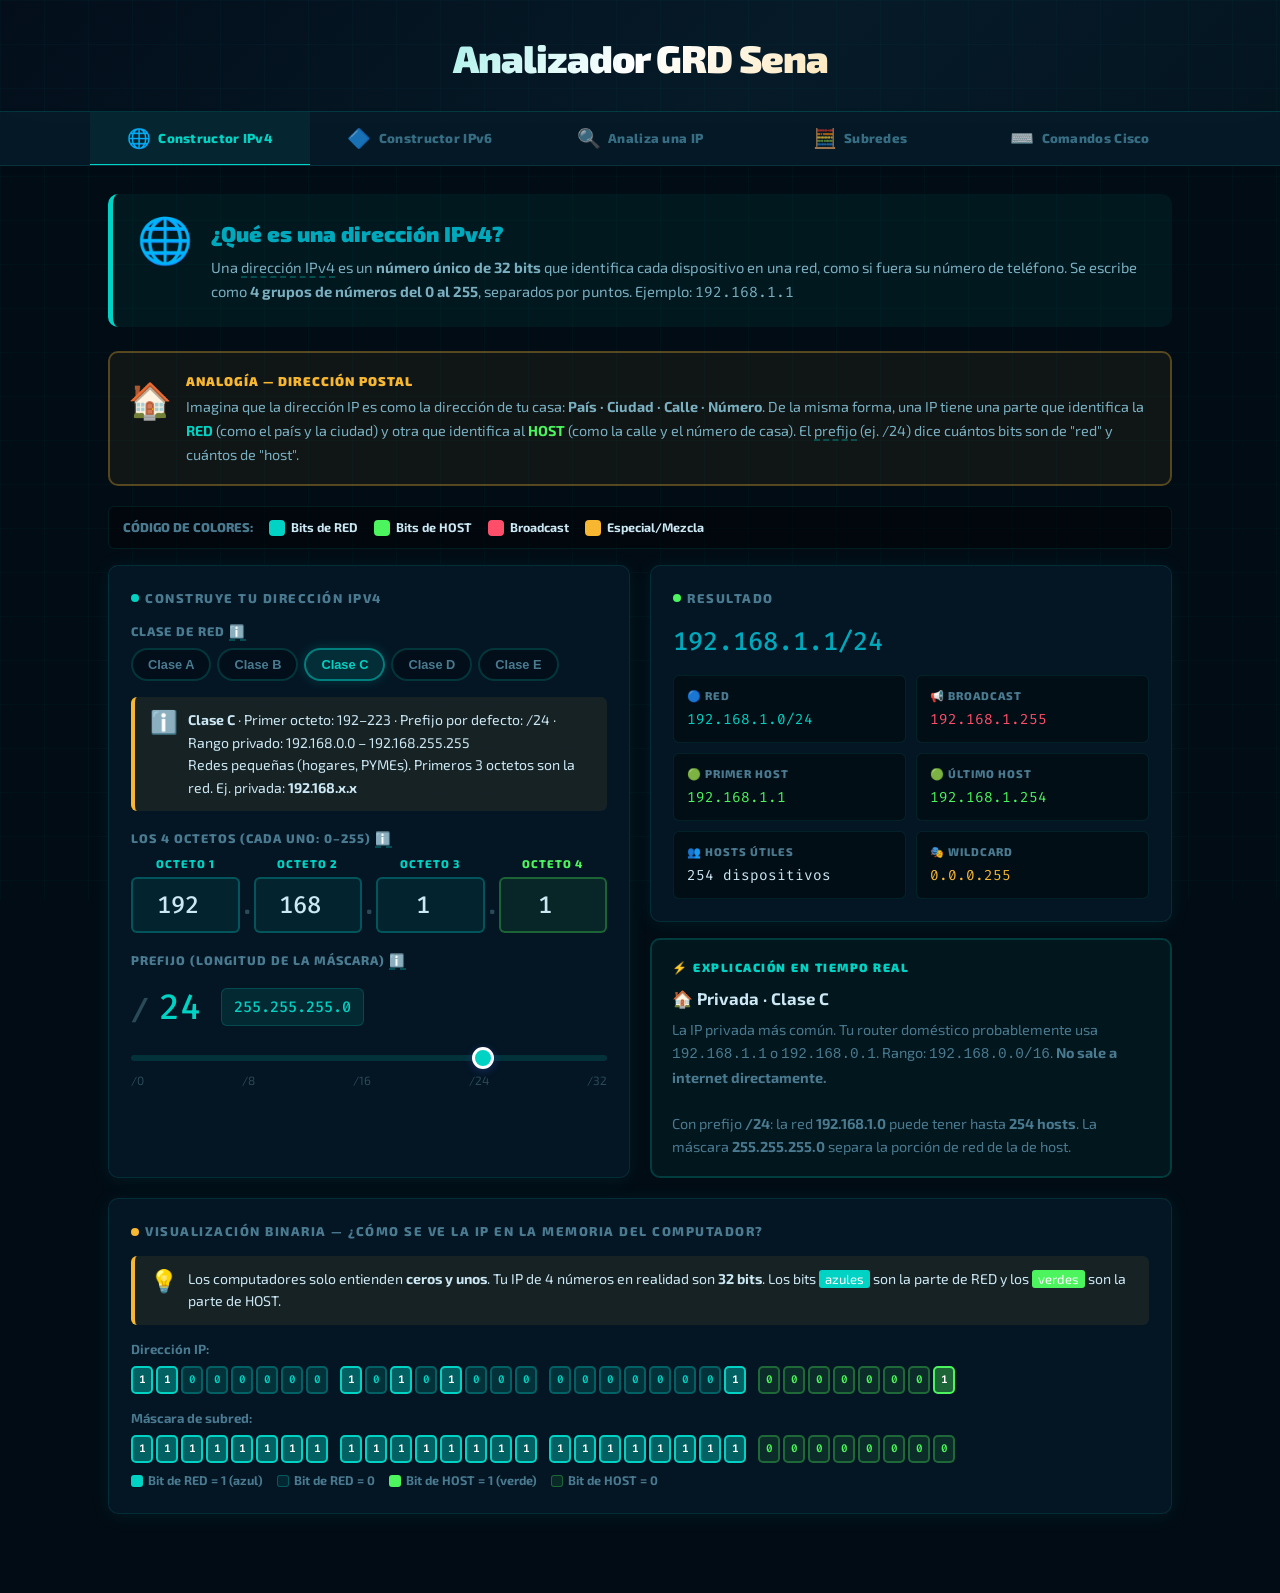
==== Analizador Redes de Datos SENA Dark.html @ 27288c52 "Add files via upload" ====
<!DOCTYPE html>
<html lang="es">
<head>
<meta charset="UTF-8">
<meta name="viewport" content="width=device-width, initial-scale=1.0">
<title>RedesAprende — Aprende Redes desde Cero</title>
<link href="https://fonts.googleapis.com/css2?family=Exo+2:ital,wght@0,300;0,400;0,600;0,700;0,800;0,900;1,300&family=Fira+Code:wght@300;400;500&display=swap" rel="stylesheet">
<style>
:root{
  --bg:#020c15;--white:#061a28;
  --blue:#00d2c3;--blue2:#00a8bc;--blue-l:rgba(0,210,195,0.09);--blue-m:rgba(0,210,195,0.3);
  --green:#4cf55e;--green-l:rgba(76,245,94,0.09);--green-m:rgba(76,245,94,0.3);
  --orange:#f7b731;--orange-l:rgba(247,183,49,0.09);--orange-m:rgba(247,183,49,0.3);
  --purple:#bd7cf6;--purple-l:rgba(189,124,246,0.09);--purple-m:rgba(189,124,246,0.3);
  --red:#ff4e6a;--red-l:rgba(255,78,106,0.09);--red-m:rgba(255,78,106,0.3);
  --yellow:#f7b731;--yellow-l:rgba(247,183,49,0.07);--yellow-m:rgba(247,183,49,0.25);
  --teal:#00d2c3;--teal-l:rgba(0,210,195,0.09);--teal-m:rgba(0,210,195,0.3);
  --g50:#020c15;--g100:#061a28;--g200:#0b2435;--g400:#2a4a58;--g600:#4a7a90;--g800:#7aafc0;--g900:#cce8f4;
  --sh:0 2px 20px rgba(0,210,195,0.08);--sh2:0 0 30px rgba(0,210,195,0.2);
  --r:10px;--r2:8px;--r3:6px;
  --font:'Exo 2',sans-serif;--mono:'Fira Code',monospace;
}
*{box-sizing:border-box;margin:0;padding:0}
body{background:var(--bg);color:var(--g900);font-family:var(--font);min-height:100vh;font-size:15px;line-height:1.6}
a{color:var(--blue)}
/* HEADER */
.hdr{background:linear-gradient(135deg,var(--blue2) 0%,var(--blue) 100%);color:#fff;padding:28px 24px 22px;text-align:center}
.hdr-logo{font-size:2.4rem;font-weight:900;letter-spacing:-1px}
.hdr-logo span{color:#a5b4fc}
.hdr-sub{font-size:1rem;opacity:.85;margin-top:4px;font-weight:600}
.hdr-pills{display:flex;justify-content:center;gap:8px;flex-wrap:wrap;margin-top:16px}
.hdr-pill{background:rgba(255,255,255,0.15);border:1px solid rgba(255,255,255,0.3);border-radius:20px;padding:4px 14px;font-size:.78rem;font-weight:700;letter-spacing:.5px}
/* TABS */
.tabs-wrap{background:rgba(6,26,40,0.8);border-bottom:2px solid var(--g100);position:sticky;top:0;z-index:100;box-shadow:0 2px 8px rgba(0,0,0,.06)}
.tabs{display:flex;overflow-x:auto;max-width:1100px;margin:0 auto}
.tabs::-webkit-scrollbar{height:3px}
.tabs::-webkit-scrollbar-thumb{background:var(--blue);border-radius:2px}
.tab{flex:1;min-width:140px;padding:14px 10px;font-family:var(--font);font-size:.82rem;font-weight:800;border:none;background:transparent;cursor:pointer;transition:all .2s;color:var(--g600);display:flex;align-items:center;justify-content:center;gap:7px;letter-spacing:.3px;border-bottom:3px solid transparent;margin-bottom:-2px;white-space:nowrap}
.tab:hover{color:var(--blue);background:var(--blue-l)}
.tab.act{color:var(--blue);border-bottom-color:var(--blue);background:var(--blue-l)}
.tab .ti{font-size:1.2rem}
/* CONTAINER */
.wrap{max-width:1100px;margin:0 auto;padding:28px 18px 80px}
/* PANELS */
.panel{display:none;animation:up .3s ease}
.panel.act{display:block}
@keyframes up{from{opacity:0;transform:translateY(10px)}to{opacity:1;transform:translateY(0)}}
/* CONCEPT BANNER */
.concept{border-radius:var(--r);padding:22px 24px;margin-bottom:24px;display:flex;gap:18px;align-items:flex-start}
.concept-icon{font-size:2.8rem;flex-shrink:0;line-height:1}
.concept-title{font-size:1.35rem;font-weight:900;margin-bottom:4px}
.concept-desc{font-size:.92rem;line-height:1.65;color:var(--g800)}
.concept-desc strong{color:inherit}
.cb{background:var(--blue-l);border-left:5px solid var(--blue)}
.cb .concept-title{color:var(--blue2)}
.cg{background:var(--green-l);border-left:5px solid var(--green)}
.cg .concept-title{color:#4cf55e}
.co{background:var(--orange-l);border-left:5px solid var(--orange)}
.co .concept-title{color:#f7b731}
.cv{background:var(--purple-l);border-left:5px solid var(--purple)}
.cv .concept-title{color:var(--purple)}
/* GRID */
.g2{display:grid;grid-template-columns:1fr 1fr;gap:20px;margin-bottom:20px}
.g3{display:grid;grid-template-columns:1fr 1fr 1fr;gap:16px;margin-bottom:20px}
@media(max-width:720px){.g2,.g3{grid-template-columns:1fr}}
/* CARD */
.card{background:rgba(6,26,40,0.8);border-radius:var(--r);padding:22px;box-shadow:var(--sh);border:1px solid var(--g100)}
.card-title{font-size:.8rem;font-weight:800;text-transform:uppercase;letter-spacing:1.5px;color:var(--g600);margin-bottom:14px;display:flex;align-items:center;gap:6px}
.card-title .dot{width:8px;height:8px;border-radius:50%;flex-shrink:0}
/* FORM */
.fl{display:block;font-size:.78rem;font-weight:800;text-transform:uppercase;letter-spacing:1px;color:var(--g600);margin-bottom:6px;margin-top:14px}
.fl:first-child{margin-top:0}
input[type="number"],input[type="text"],select,textarea{width:100%;background:rgba(6,26,40,0.8);border:2px solid var(--g200);border-radius:var(--r3);color:var(--g900);font-family:var(--font);font-size:.95rem;padding:10px 13px;outline:none;transition:border-color .2s,box-shadow .2s;-webkit-appearance:none;appearance:none}
input:focus,select:focus{border-color:var(--blue);box-shadow:0 0 0 3px rgba(67,97,238,.12)}
select option{background:#fff}
input[type="range"]{-webkit-appearance:none;width:100%;height:6px;background:var(--g200);border-radius:3px;outline:none;cursor:pointer}
input[type="range"]::-webkit-slider-thumb{-webkit-appearance:none;width:22px;height:22px;background:var(--blue);border-radius:50%;box-shadow:0 2px 8px rgba(67,97,238,.3);cursor:pointer;border:3px solid #fff}
.range-labels{display:flex;justify-content:space-between;font-size:.75rem;color:var(--g400);margin-top:4px}
/* OCTET GRID */
.oct-wrap{display:grid;grid-template-columns:repeat(4,1fr);gap:8px;margin:6px 0}
.oct-box{text-align:center}
.oct-box label{font-size:.7rem;font-weight:800;text-transform:uppercase;letter-spacing:1px;display:block;margin-bottom:4px}
.oct-box input{font-family:var(--mono);font-size:1.5rem;text-align:center;padding:10px 4px;border-width:2px;font-weight:500}
.oct-box.net label{color:var(--blue)}
.oct-box.net input{border-color:var(--blue-m);background:var(--blue-l)}
.oct-box.net input:focus{border-color:var(--blue)}
.oct-box.host label{color:var(--green)}
.oct-box.host input{border-color:var(--green-m);background:var(--green-l)}
.oct-box.host input:focus{border-color:var(--green)}
.oct-box.mix label{color:var(--orange)}
.oct-box.mix input{border-color:var(--orange-m);background:var(--orange-l)}
.oct-sep{display:flex;align-items:flex-end;justify-content:center;font-size:1.6rem;color:var(--g400);padding-bottom:8px;font-weight:800}
/* PREFIX DISPLAY */
.pfx-show{display:flex;align-items:center;gap:10px;margin:8px 0}
.pfx-num{font-family:var(--mono);font-size:2.2rem;font-weight:500;color:var(--blue);min-width:52px}
.pfx-slash{font-size:2rem;color:var(--g400);font-weight:700}
.pfx-mask{font-family:var(--mono);font-size:.95rem;background:var(--blue-l);color:var(--blue2);padding:6px 12px;border-radius:var(--r3);font-weight:500}
/* RESULT BADGE */
.rbadge{display:inline-flex;align-items:center;gap:6px;padding:6px 14px;border-radius:20px;font-size:.82rem;font-weight:800;letter-spacing:.3px}
.rb-blue{background:var(--blue-l);color:var(--blue2)}
.rb-green{background:var(--green-l);color:#4cf55e}
.rb-orange{background:var(--orange-l);color:#f7b731}
.rb-red{background:var(--red-l);color:#ff4e6a}
.rb-purple{background:var(--purple-l);color:var(--purple)}
.rb-yellow{background:var(--yellow-l);color:#7a5800}
/* INFO VALS */
.iv-grid{display:grid;grid-template-columns:repeat(auto-fit,minmax(170px,1fr));gap:10px}
.iv{background:var(--g50);border:1px solid var(--g100);border-radius:var(--r3);padding:11px 13px}
.iv-label{font-size:.7rem;font-weight:800;text-transform:uppercase;letter-spacing:1px;color:var(--g600);margin-bottom:3px}
.iv-val{font-family:var(--mono);font-size:.9rem;color:var(--g900);word-break:break-all}
.iv-val.blue{color:var(--blue2)}
.iv-val.green{color:#4cf55e}
.iv-val.red{color:var(--red)}
.iv-val.orange{color:#f7b731}
.iv-val.purple{color:var(--purple)}
/* BITS */
.bits-container{margin-top:10px}
.bits-label-row{display:flex;margin-bottom:2px}
.bits-row{display:flex;flex-wrap:wrap;gap:3px}
.bit-cell{width:22px;height:28px;display:flex;align-items:center;justify-content:center;font-family:var(--mono);font-size:11px;border-radius:5px;font-weight:600;border:2px solid transparent;transition:all .15s;flex-shrink:0}
.bit-net{background:var(--blue-l);border-color:var(--blue-m);color:var(--blue2)}
.bit-net.one{background:var(--blue);border-color:var(--blue2);color:#fff}
.bit-host{background:var(--green-l);border-color:var(--green-m);color:#4cf55e}
.bit-host.one{background:var(--green);border-color:#4cf55e;color:#fff}
.bit-sep{width:6px;flex-shrink:0}
.bits-legend{display:flex;gap:14px;margin-top:8px;flex-wrap:wrap}
.bl-item{display:flex;align-items:center;gap:5px;font-size:.78rem;font-weight:700;color:var(--g600)}
.bl-dot{width:12px;height:12px;border-radius:3px}
/* TOOLTIP */
.tooltip{position:relative;cursor:help;border-bottom:2px dashed var(--blue-m)}
.tooltip::after{content:attr(data-tip);position:absolute;bottom:calc(100%+8px);left:50%;transform:translateX(-50%);background:var(--g800);color:#fff;font-size:.75rem;padding:6px 10px;border-radius:var(--r3);white-space:nowrap;opacity:0;pointer-events:none;transition:opacity .2s;z-index:200;font-family:var(--font);font-weight:600;max-width:240px;white-space:normal;text-align:center;line-height:1.4}
.tooltip:hover::after{opacity:1}
/* TIP BOX */
.tipbox{border-radius:var(--r3);padding:12px 15px;font-size:.88rem;line-height:1.6;display:flex;gap:10px;margin-top:14px}
.tipbox-y{background:var(--yellow-l);border-left:4px solid var(--yellow)}
.tipbox-b{background:var(--blue-l);border-left:4px solid var(--blue)}
.tipbox-g{background:var(--green-l);border-left:4px solid var(--green)}
.tipbox-o{background:var(--orange-l);border-left:4px solid var(--orange)}
.tipbox .tip-ico{font-size:1.4rem;flex-shrink:0;line-height:1.2}
.tipbox strong{color:var(--g900)}
/* STEP */
.step-list{counter-reset:steps}
.step-item{display:flex;gap:14px;padding:14px 0;border-bottom:1px solid var(--g100);align-items:flex-start}
.step-item:last-child{border-bottom:none;padding-bottom:0}
.step-num{width:30px;height:30px;border-radius:50%;display:flex;align-items:center;justify-content:center;font-weight:900;font-size:.88rem;flex-shrink:0}
.sn-blue{background:var(--blue);color:#fff}
.sn-green{background:var(--green);color:#fff}
.sn-orange{background:var(--orange);color:#fff}
.sn-purple{background:var(--purple);color:#fff}
.step-text{font-size:.9rem;line-height:1.65;color:var(--g800)}
.step-text strong{color:var(--g900)}
.step-text code{font-family:var(--mono);font-size:.82rem;background:var(--g100);padding:1px 6px;border-radius:4px;color:var(--blue2)}
/* TABS IP CLASS */
.cls-tabs{display:flex;gap:6px;flex-wrap:wrap;margin-bottom:16px}
.cls-tab{padding:7px 15px;border-radius:20px;border:2px solid var(--g200);background:rgba(6,26,40,0.8);font-size:.8rem;font-weight:800;cursor:pointer;transition:all .2s;color:var(--g600)}
.cls-tab:hover{border-color:var(--blue);color:var(--blue)}
.cls-tab.act{background:var(--blue);border-color:var(--blue);color:#fff;box-shadow:0 3px 10px rgba(67,97,238,.3)}
/* LIVE EXPLAIN */
.live-explain{background:rgba(0,210,195,0.06);border:2px solid var(--blue-m);border-radius:var(--r);padding:18px 20px;margin-top:16px}
.live-explain .le-title{font-size:.75rem;font-weight:900;text-transform:uppercase;letter-spacing:1.5px;color:var(--blue);margin-bottom:8px;display:flex;align-items:center;gap:6px}
.live-explain .le-main{font-size:1.05rem;font-weight:700;color:var(--g900);margin-bottom:6px}
.live-explain .le-sub{font-size:.9rem;color:var(--g600);line-height:1.6}
/* ANALYZER */
.ana-input-wrap{position:relative}
.ana-input-wrap input{font-family:var(--mono);font-size:1.3rem;padding:15px 130px 15px 18px;border-radius:var(--r);border-width:2px}
.ana-input-wrap input:focus{border-color:var(--teal);box-shadow:0 0 0 3px rgba(0,150,199,.12)}
.ana-btn{position:absolute;right:8px;top:50%;transform:translateY(-50%);padding:9px 20px;background:var(--teal);border:none;border-radius:var(--r3);color:#fff;font-family:var(--font);font-weight:800;font-size:.82rem;cursor:pointer;letter-spacing:.5px;transition:background .2s}
.ana-btn:hover{background:var(--blue)}
/* CLASS CARD */
.cls-card{border-radius:var(--r);padding:20px;display:flex;gap:16px;align-items:center;flex-wrap:wrap;margin-bottom:16px}
.cls-letter{font-family:var(--mono);font-size:3rem;font-weight:700;line-height:1}
.cls-info h3{font-size:1.15rem;font-weight:900;margin-bottom:3px}
.cls-info p{font-size:.88rem;line-height:1.55;color:var(--g700)}
/* OCTET VIS */
.oct-vis-row{display:flex;gap:4px;align-items:stretch;flex-wrap:wrap;margin:12px 0}
.oct-vis{flex:1;min-width:64px;border-radius:var(--r3);padding:10px 8px;text-align:center;border:2px solid transparent}
.oct-vis .ov-num{font-family:var(--mono);font-size:1.8rem;font-weight:500;line-height:1}
.oct-vis .ov-bin{font-family:var(--mono);font-size:9px;color:var(--g600);margin-top:4px;letter-spacing:.5px}
.oct-vis .ov-role{font-size:9px;font-weight:800;text-transform:uppercase;letter-spacing:1.5px;margin-top:5px;opacity:.7}
.oct-dot{display:flex;align-items:center;padding:0 2px;font-size:1.5rem;color:var(--g300);font-weight:800;padding-bottom:10px}
/* SUBNET */
.sub-mode-btns{display:grid;grid-template-columns:1fr 1fr;gap:10px;margin-bottom:16px}
.smb{border:2px solid var(--g200);border-radius:var(--r3);padding:14px;text-align:center;cursor:pointer;transition:all .2s;background:#fff}
.smb:hover{border-color:var(--purple)}
.smb.act{border-color:var(--purple);background:var(--purple-l);box-shadow:0 0 0 3px rgba(123,45,139,.1)}
.smb .smb-icon{font-size:1.8rem;margin-bottom:4px}
.smb .smb-title{font-weight:800;color:var(--purple);font-size:.9rem}
.smb .smb-desc{font-size:.78rem;color:var(--g600);margin-top:2px}
.sub-calc-btn{width:100%;padding:14px;background:linear-gradient(135deg,var(--purple),var(--blue));border:none;border-radius:var(--r3);color:#fff;font-family:var(--font);font-weight:800;font-size:.95rem;cursor:pointer;letter-spacing:.5px;transition:opacity .2s;margin-top:6px}
.sub-calc-btn:hover{opacity:.88}
/* STATS ROW */
.stats-row{display:grid;grid-template-columns:repeat(auto-fit,minmax(140px,1fr));gap:12px;margin-bottom:20px}
.stat-box{background:rgba(6,26,40,0.7);border-radius:var(--r3);padding:14px;text-align:center;border:1px solid var(--g100);box-shadow:var(--sh)}
.stat-box .sv{font-family:var(--mono);font-size:1.4rem;font-weight:500;color:var(--blue2)}
.stat-box .sl{font-size:.72rem;font-weight:800;text-transform:uppercase;letter-spacing:1px;color:var(--g600);margin-top:4px}
/* SUBNET DIAGRAM */
.sdiag{border-radius:var(--r3);overflow:hidden;border:2px solid var(--g100);margin-bottom:20px}
.sdiag-header{background:linear-gradient(90deg,var(--purple),var(--blue));color:#fff;padding:10px 16px;font-size:.82rem;font-weight:800}
.sdiag-body{padding:16px;background:rgba(6,26,40,0.8);overflow-x:auto}
.sdiag-net{background:var(--g50);border:2px dashed var(--g300);border-radius:var(--r3);padding:12px 14px;margin-bottom:12px;font-family:var(--mono);font-size:.9rem;color:var(--g800)}
.sdiag-blocks{display:flex;flex-wrap:wrap;gap:8px}
.sdiag-block{border-radius:var(--r3);padding:10px 12px;cursor:default;transition:transform .15s,box-shadow .15s;min-width:120px;flex:1}
.sdiag-block:hover{transform:translateY(-2px);box-shadow:0 4px 16px rgba(0,0,0,.12)}
.sdiag-block .sb-idx{font-size:.7rem;font-weight:800;text-transform:uppercase;letter-spacing:1px;opacity:.75;margin-bottom:3px}
.sdiag-block .sb-net{font-family:var(--mono);font-size:.85rem;font-weight:500}
.sdiag-block .sb-info{font-size:.73rem;margin-top:3px;opacity:.75}
/* TABLE */
.tbl-wrap{border-radius:var(--r3);overflow:hidden;border:1px solid var(--g200);margin-bottom:20px}
.tbl{width:100%;border-collapse:collapse}
.tbl th{background:var(--g50);font-size:.73rem;font-weight:800;text-transform:uppercase;letter-spacing:1px;color:var(--g600);padding:10px 14px;text-align:left;border-bottom:2px solid var(--g200)}
.tbl td{font-family:var(--mono);font-size:.82rem;padding:9px 14px;border-bottom:1px solid var(--g100);color:var(--g800)}
.tbl tr:last-child td{border-bottom:none}
.tbl tr:hover td{background:var(--blue-l)}
/* CISCO */
.topic-grid{display:grid;grid-template-columns:repeat(auto-fit,minmax(150px,1fr));gap:10px;margin-bottom:22px}
.topic-card{background:rgba(6,26,40,0.8);border-radius:var(--r3);border:2px solid var(--g200);padding:16px 12px;text-align:center;cursor:pointer;transition:all .2s;box-shadow:var(--sh)}
.topic-card:hover{border-color:var(--blue);transform:translateY(-2px)}
.topic-card.act{border-color:var(--blue);background:var(--blue-l);box-shadow:0 4px 16px rgba(67,97,238,.2)}
.topic-card .tc-i{font-size:1.8rem;margin-bottom:6px}
.topic-card .tc-n{font-size:.82rem;font-weight:800;color:var(--blue2)}
.topic-card .tc-d{font-size:.72rem;color:var(--g600);margin-top:2px}
.cisco-form{background:rgba(6,26,40,0.8);border-radius:var(--r);padding:22px;box-shadow:var(--sh);border:1px solid var(--g100);margin-bottom:20px}
.vlan-table{width:100%;border-collapse:collapse;margin-bottom:12px}
.vlan-table th{font-size:.72rem;font-weight:800;text-transform:uppercase;letter-spacing:1px;color:var(--g600);padding:8px 10px;border-bottom:2px solid var(--g200);text-align:left;background:var(--g50)}
.vlan-table td{padding:5px 5px}
.vlan-table td input,.vlan-table td select{padding:7px 9px;font-size:.85rem;border-width:1.5px}
.vlan-table tr:hover td{background:var(--g50)}
.add-btn{padding:6px 16px;border:2px dashed var(--blue-m);border-radius:var(--r3);background:transparent;color:var(--blue);font-family:var(--font);font-size:.8rem;font-weight:800;cursor:pointer;transition:all .2s}
.add-btn:hover{background:var(--blue-l)}
.del-btn{padding:4px 10px;border:1.5px solid var(--red-m);border-radius:var(--r3);background:rgba(6,26,40,0.8);color:var(--red);font-size:.82rem;cursor:pointer;transition:all .2s}
.del-btn:hover{background:var(--red-l)}
.gen-btn{width:100%;padding:13px;background:linear-gradient(135deg,var(--blue2),var(--blue));border:none;border-radius:var(--r3);color:#fff;font-family:var(--font);font-weight:800;font-size:.95rem;cursor:pointer;margin-top:10px;transition:opacity .2s;letter-spacing:.5px}
.gen-btn:hover{opacity:.88}
/* CLI OUTPUT */
.cli-wrap{background:#1e1e2e;border-radius:var(--r);overflow:hidden;border:2px solid #313244}
.cli-topbar{background:#313244;padding:10px 16px;display:flex;justify-content:space-between;align-items:center}
.cli-title{font-size:.78rem;font-weight:800;color:#cdd6f4;letter-spacing:1px}
.cli-copy{padding:5px 14px;background:#89b4fa;border:none;border-radius:5px;color:#1e1e2e;font-family:var(--font);font-size:.75rem;font-weight:800;cursor:pointer;transition:background .2s}
.cli-copy:hover{background:#b4cef7}
.cli-body{padding:18px 20px;overflow-x:auto}
.cli-pre{font-family:var(--mono);font-size:.82rem;line-height:2;color:#cdd6f4;white-space:pre}
.cc{color:#6c7086;font-style:italic}
.ck{color:#89b4fa;font-weight:500}
.cv2{color:#a6e3a1}
.cm{color:#f9e2af}
.cp2{color:#cba6f7}
/* EXPLAIN PANEL */
.exp-panel{background:rgba(6,26,40,0.8);border-radius:var(--r);padding:22px;box-shadow:var(--sh);border:1px solid var(--g100);margin-top:16px}
.exp-title{font-size:.9rem;font-weight:900;color:var(--g900);margin-bottom:14px;display:flex;align-items:center;gap:8px}
.cmd-explain{display:flex;gap:12px;padding:11px 0;border-bottom:1px solid var(--g100);align-items:flex-start}
.cmd-explain:last-child{border-bottom:none;padding-bottom:0}
.cmd-explain .ce-cmd{font-family:var(--mono);font-size:.8rem;background:var(--g800);color:#a6e3a1;padding:4px 10px;border-radius:5px;flex-shrink:0;white-space:nowrap}
.cmd-explain .ce-txt{font-size:.85rem;color:var(--g700);line-height:1.55}
.cmd-explain .ce-txt strong{color:var(--g900)}
/* LEGEND STRIP */
.legend-strip{display:flex;gap:16px;flex-wrap:wrap;padding:10px 14px;background:var(--g50);border-radius:var(--r3);margin-bottom:16px;align-items:center}
.ls-item{display:flex;align-items:center;gap:6px;font-size:.78rem;font-weight:700}
.ls-swatch{width:16px;height:16px;border-radius:4px}
/* ERROR */
.err-msg{color:var(--red);font-size:.82rem;font-weight:700;margin-top:5px;display:none}
.err-msg.show{display:block}
/* BTN COPY SMALL */
.copy-sm{padding:4px 12px;border:1.5px solid var(--g200);border-radius:5px;background:rgba(6,26,40,0.8);font-family:var(--font);font-size:.75rem;font-weight:700;cursor:pointer;color:var(--g600);transition:all .2s}
.copy-sm:hover{border-color:var(--blue);color:var(--blue)}
.copy-sm.ok{border-color:var(--green);color:var(--green)}
/* ANALOGY CARD */
.analogy{background:rgba(247,183,49,0.07);border:2px solid var(--yellow-m);border-radius:var(--r);padding:18px;margin-bottom:20px;display:flex;gap:14px;align-items:flex-start}
.analogy .an-ico{font-size:2.2rem;flex-shrink:0}
.analogy .an-title{font-size:.8rem;font-weight:900;text-transform:uppercase;letter-spacing:1px;color:var(--yellow);margin-bottom:4px}
.analogy .an-text{font-size:.9rem;line-height:1.65;color:var(--g800)}
/* IPv6 TYPE CARDS */
.v6-type-grid{display:grid;grid-template-columns:repeat(auto-fit,minmax(148px,1fr));gap:10px;margin-bottom:4px}
.v6tcard{background:var(--g50);border:2px solid var(--g200);border-radius:var(--r3);padding:13px 10px;text-align:center;cursor:pointer;transition:all .2s}
.v6tcard:hover{border-color:var(--purple);background:var(--purple-l)}
.v6tcard.act{background:var(--purple-l);border-color:var(--purple);box-shadow:0 0 0 3px rgba(123,45,139,.1)}
.v6tcard .v6t-ico{font-size:1.6rem;margin-bottom:5px}
.v6tcard .v6t-name{font-size:.82rem;font-weight:800;color:var(--purple)}
.v6tcard .v6t-range{font-family:var(--mono);font-size:.72rem;color:var(--g600);margin-top:2px}
.v6tcard .v6t-desc{font-size:.72rem;color:var(--g600);margin-top:5px;line-height:1.4}
/* HEX GRID */
.hex-grid{display:flex;align-items:flex-end;flex-wrap:wrap;gap:2px;margin-bottom:4px}
.hx-group{display:flex;flex-direction:column;flex:1;min-width:70px}
.hx-lbl{font-size:.65rem;font-weight:800;text-transform:uppercase;letter-spacing:.8px;color:var(--purple);margin-bottom:4px;text-align:center}
.hx-inp{font-family:var(--mono);font-size:1rem;text-align:center;padding:9px 4px;border:2px solid var(--purple-m);background:var(--purple-l);color:var(--purple);border-radius:var(--r3);width:100%;outline:none;text-transform:uppercase}
.hx-inp:focus{border-color:var(--purple);box-shadow:0 0 0 3px rgba(123,45,139,.12)}
.hx-inp:disabled{opacity:.4;background:var(--g50)}
.hx-sep{padding:0 2px;font-size:1.5rem;color:var(--g400);font-weight:700;padding-bottom:10px;flex-shrink:0}
.hx-sep-mid{color:var(--purple);font-weight:900}
/* IPv6 BIT CELLS */
.bit-net6{background:var(--purple-l);border:2px solid var(--purple-m);color:var(--purple)}
.bit-net6.one{background:var(--purple);border-color:#5a1a6a;color:#fff}
.bit-iid{background:var(--teal-l);border:2px solid var(--teal-m);color:var(--teal)}
.bit-iid.one{background:var(--teal);border-color:#006994;color:#fff}
/* COMPRESSION EXAMPLES */
.v6-example-list{display:flex;flex-direction:column;gap:8px}
.v6ex{background:var(--g50);border:1px solid var(--g200);border-radius:var(--r3);padding:8px 12px}
.v6ex-full{font-family:var(--mono);font-size:.72rem;color:var(--g600);margin-bottom:3px}
.v6ex-arrow{font-size:.75rem;color:var(--g400);margin:1px 0}
.v6ex-comp{font-family:var(--mono);font-size:.85rem;color:#4cf55e;font-weight:600}

::-webkit-scrollbar{width:6px;height:6px}
::-webkit-scrollbar-track{background:var(--g50)}
::-webkit-scrollbar-thumb{background:var(--g400);border-radius:3px}
::-webkit-scrollbar-thumb:hover{background:var(--blue)}


/* NET COLOR BLOCKS */
.blk1{background:rgba(0,210,195,0.1);border:2px solid rgba(0,210,195,0.4);color:#00d2c3}
.blk2{background:rgba(76,245,94,0.1);border:2px solid rgba(76,245,94,0.4);color:#4cf55e}
.blk3{background:rgba(255,78,106,0.1);border:2px solid rgba(255,78,106,0.4);color:#ff4e6a}
.blk4{background:rgba(247,183,49,0.1);border:2px solid rgba(247,183,49,0.4);color:#f7b731}
.blk5{background:rgba(189,124,246,0.1);border:2px solid rgba(189,124,246,0.4);color:#bd7cf6}
.blk6{background:rgba(0,210,195,0.08);border:2px solid rgba(0,210,195,0.35);color:#7fd4ee}
.blk7{background:rgba(189,124,246,0.08);border:2px solid rgba(189,124,246,0.35);color:#d4a8f8}
.blk8{background:rgba(76,245,94,0.08);border:2px solid rgba(76,245,94,0.35);color:#8effa0}
.blk9{background:rgba(247,183,49,0.08);border:2px solid rgba(247,183,49,0.35);color:#ffd066}
.blkc0{background:rgba(100,160,200,0.1);border:2px solid rgba(100,160,200,0.35);color:#7aafc0}
.blkc1{background:rgba(255,78,106,0.08);border:2px solid rgba(255,78,106,0.3);color:#ff7090}
.blkc2{background:rgba(0,210,195,0.08);border:2px solid rgba(0,210,195,0.3);color:#00d2c3}

/* ═══ DARK THEME OVERRIDES ═══ */
/* Grid background */
body::before{content:'';position:fixed;inset:0;background-image:linear-gradient(rgba(0,210,195,0.03) 1px,transparent 1px),linear-gradient(90deg,rgba(0,210,195,0.03) 1px,transparent 1px);background-size:44px 44px;pointer-events:none;z-index:0}
.wrap{position:relative;z-index:1}

/* Header glow */
.hdr{background:linear-gradient(135deg,#030e1a 0%,#061a28 60%,#041520 100%);border-bottom:1px solid rgba(0,210,195,0.2);box-shadow:0 4px 30px rgba(0,210,195,0.1)}
.hdr-logo{background:linear-gradient(135deg,#00d2c3,#fff,#f7b731);-webkit-background-clip:text;-webkit-text-fill-color:transparent;background-clip:text;text-shadow:none}
.hdr-logo span{-webkit-text-fill-color:transparent}

/* Tabs dark */
.tabs-wrap{background:rgba(6,26,40,0.95);border-bottom:1px solid rgba(0,210,195,0.15);backdrop-filter:blur(10px)}
.tab{color:rgba(76,145,170,0.7)}
.tab:hover{color:#00d2c3;background:rgba(0,210,195,0.06)}
.tab.act{color:#00d2c3;border-bottom-color:#00d2c3;background:rgba(0,210,195,0.07)}

/* Cards glow borders */
.card{background:rgba(6,26,40,0.8);border:1px solid rgba(0,210,195,0.12);backdrop-filter:blur(4px)}
.card:hover{border-color:rgba(0,210,195,0.22)}

/* Concept banners dark */
.concept.cb{background:rgba(0,210,195,0.06);border-left-color:#00d2c3}
.concept.cg{background:rgba(76,245,94,0.06);border-left-color:#4cf55e}
.concept.co{background:rgba(247,183,49,0.06);border-left-color:#f7b731}
.concept.cv{background:rgba(189,124,246,0.06);border-left-color:#bd7cf6}
.concept-title{color:#cce8f4}

/* Inputs dark */
input[type="number"],input[type="text"],select,textarea{background:rgba(0,0,0,0.4);border-color:rgba(0,210,195,0.2);color:#cce8f4}
input:focus,select:focus{border-color:#00d2c3;box-shadow:0 0 0 3px rgba(0,210,195,0.12)}
select option{background:#061a28}
input[type="range"]{background:rgba(0,210,195,0.15)}

/* Octets */
.oct-box.net input{background:rgba(0,210,195,0.07);border-color:rgba(0,210,195,0.3)}
.oct-box.host input{background:rgba(76,245,94,0.07);border-color:rgba(76,245,94,0.3)}
.oct-box.mix input{background:rgba(247,183,49,0.07);border-color:rgba(247,183,49,0.3)}

/* Prefix display */
.pfx-mask{background:rgba(0,210,195,0.1);color:#00d2c3;border:1px solid rgba(0,210,195,0.2)}

/* Results */
.iv{background:rgba(0,0,0,0.35);border-color:rgba(0,210,195,0.1)}
.iv-val{color:#cce8f4}
.iv-val.blue{color:#00d2c3}
.iv-val.green{color:#4cf55e}
.iv-val.red{color:#ff4e6a}
.iv-val.orange{color:#f7b731}
.iv-val.purple{color:#bd7cf6}

/* Live explain */
.live-explain{background:rgba(0,210,195,0.05);border-color:rgba(0,210,195,0.2)}

/* Analogy */
.analogy{background:rgba(247,183,49,0.06);border-color:rgba(247,183,49,0.3)}

/* Tip boxes */
.tipbox-y{background:rgba(247,183,49,0.07);border-left-color:#f7b731}
.tipbox-b{background:rgba(0,210,195,0.07);border-left-color:#00d2c3}
.tipbox-g{background:rgba(76,245,94,0.07);border-left-color:#4cf55e}
.tipbox-o{background:rgba(247,183,49,0.07);border-left-color:#f7b731}

/* Steps */
.step-item{border-bottom-color:rgba(0,210,195,0.1)}

/* Legend strip */
.legend-strip{background:rgba(0,0,0,0.35);border:1px solid rgba(0,210,195,0.1)}

/* Class tabs */
.cls-tab{background:rgba(0,0,0,0.3);border-color:rgba(0,210,195,0.2);color:#4a7a90}
.cls-tab.act{background:rgba(0,210,195,0.12);border-color:rgba(0,210,195,0.5);color:#00d2c3;box-shadow:0 0 12px rgba(0,210,195,0.2)}

/* IPv6 type cards */
.v6tcard{background:rgba(0,0,0,0.3);border-color:rgba(189,124,246,0.2)}
.v6tcard:hover{background:rgba(189,124,246,0.07);border-color:rgba(189,124,246,0.4)}
.v6tcard.act{background:rgba(189,124,246,0.1);border-color:rgba(189,124,246,0.5);box-shadow:0 0 14px rgba(189,124,246,0.2)}
.hx-inp{background:rgba(0,0,0,0.4);border-color:rgba(189,124,246,0.3);color:#bd7cf6}
.hx-inp:focus{border-color:#bd7cf6;box-shadow:0 0 0 3px rgba(189,124,246,0.12)}
.hx-inp:disabled{background:rgba(0,0,0,0.2)}

/* Subnet */
.smb{background:rgba(0,0,0,0.3);border-color:rgba(189,124,246,0.2)}
.smb:hover{border-color:rgba(189,124,246,0.5)}
.smb.act{background:rgba(189,124,246,0.1);border-color:rgba(189,124,246,0.5);box-shadow:0 0 12px rgba(189,124,246,0.2)}
.sub-calc-btn{background:linear-gradient(135deg,rgba(189,124,246,0.2),rgba(0,210,195,0.1));border-color:rgba(189,124,246,0.4)}
.sub-calc-btn:hover{background:linear-gradient(135deg,rgba(189,124,246,0.35),rgba(0,210,195,0.2));box-shadow:0 0 20px rgba(189,124,246,0.25)}
.stat-box{background:rgba(6,26,40,0.8);border-color:rgba(0,210,195,0.12)}
.stat-box .sv{color:#00d2c3}
.sdiag{border-color:rgba(189,124,246,0.2)}
.sdiag-header{background:linear-gradient(90deg,rgba(189,124,246,0.5),rgba(0,210,195,0.3))}
.sdiag-body{background:rgba(6,26,40,0.7)}
.sdiag-net{background:rgba(0,0,0,0.3);border-color:rgba(189,124,246,0.25);color:#8ab0c0}
.tbl-wrap{border-color:rgba(0,210,195,0.15)}
.tbl th{background:rgba(0,210,195,0.07);color:#00d2c3;border-bottom-color:rgba(0,210,195,0.2)}
.tbl td{border-bottom-color:rgba(0,210,195,0.07);color:#cce8f4}
.tbl tr:hover td{background:rgba(0,210,195,0.05)}

/* Cisco */
.topic-card{background:rgba(6,26,40,0.8);border-color:rgba(0,210,195,0.15)}
.topic-card:hover{border-color:#00d2c3;transform:translateY(-2px);box-shadow:0 4px 20px rgba(0,210,195,0.15)}
.topic-card.act{background:rgba(0,210,195,0.1);border-color:rgba(0,210,195,0.5);box-shadow:0 0 20px rgba(0,210,195,0.2)}
.topic-card .tc-n{color:#00d2c3}
.cisco-form{background:rgba(6,26,40,0.8);border-color:rgba(0,210,195,0.12)}
.vlan-table th{background:rgba(0,0,0,0.3);color:#4a7a90}
.vlan-table tr:hover td{background:rgba(0,210,195,0.04)}
.add-btn{border-color:rgba(0,210,195,0.3);color:#00d2c3}
.add-btn:hover{background:rgba(0,210,195,0.08)}
.gen-btn{background:linear-gradient(135deg,rgba(0,210,195,0.2),rgba(0,210,195,0.07));border-color:rgba(0,210,195,0.4);color:#00d2c3}
.gen-btn:hover{background:linear-gradient(135deg,rgba(0,210,195,0.35),rgba(0,210,195,0.15));box-shadow:0 0 20px rgba(0,210,195,0.2)}
.exp-panel{background:rgba(6,26,40,0.8);border-color:rgba(0,210,195,0.12)}
.cmd-explain{border-bottom-color:rgba(0,210,195,0.08)}

/* Toasts dark */
.toast{background:rgba(6,26,40,0.95);border:1px solid rgba(0,210,195,0.2);backdrop-filter:blur(10px)}
.toast-title{color:#cce8f4}
.toast-msg{color:#4a7a90}
.toast-msg strong{color:#cce8f4}
.toast-close{color:#4a7a90}
.toast-close:hover{color:#cce8f4}
.toast-info{border-left-color:#00d2c3}
.toast-tip{border-left-color:#f7b731}
.toast-success{border-left-color:#4cf55e}
.toast-warning{border-left-color:#f7b731}
.toast-network{border-left-color:#bd7cf6}
.toast-concept{border-left-color:#00d2c3}

/* Comparison cards */
.cls-card{border-color:rgba(0,210,195,0.15)!important}

/* Badges */
.rbadge.rb-blue{background:rgba(0,210,195,0.12);color:#00d2c3}
.rbadge.rb-green{background:rgba(76,245,94,0.12);color:#4cf55e}
.rbadge.rb-orange{background:rgba(247,183,49,0.12);color:#f7b731}
.rbadge.rb-red{background:rgba(255,78,106,0.12);color:#ff4e6a}
.rbadge.rb-purple{background:rgba(189,124,246,0.12);color:#bd7cf6}
.rbadge.rb-yellow{background:rgba(247,183,49,0.12);color:#f7b731}

/* Error */
.err-msg{color:#ff4e6a}

/* Copy button */
.copy-sm{background:rgba(0,0,0,0.3);border-color:rgba(0,210,195,0.2);color:#4a7a90}
.copy-sm:hover{border-color:#00d2c3;color:#00d2c3}
.copy-sm.ok{border-color:#4cf55e;color:#4cf55e}

/* Bits - update for dark */
.bit-net{background:rgba(0,210,195,0.15);border-color:rgba(0,210,195,0.3);color:#00d2c3}
.bit-net.one{background:rgba(0,210,195,0.4);border-color:#00d2c3;color:#fff}
.bit-host{background:rgba(76,245,94,0.1);border-color:rgba(76,245,94,0.3);color:#4cf55e}
.bit-host.one{background:rgba(76,245,94,0.35);border-color:#4cf55e;color:#fff}
.bit-net6{background:rgba(189,124,246,0.12);border-color:rgba(189,124,246,0.3);color:#bd7cf6}
.bit-net6.one{background:rgba(189,124,246,0.4);border-color:#bd7cf6;color:#fff}
.bit-iid{background:rgba(0,210,195,0.1);border-color:rgba(0,210,195,0.25);color:#00d2c3}
.bit-iid.one{background:rgba(0,210,195,0.35);border-color:#00d2c3;color:#fff}

/* IPv6 examples */
.v6ex{background:rgba(0,0,0,0.3);border-color:rgba(0,210,195,0.1)}
.v6ex-full{color:#4a7a90}
.v6ex-comp{color:#4cf55e}

/* ANA input */
.ana-wrap input:focus{border-color:#00d2c3;box-shadow:0 0 0 3px rgba(0,210,195,0.12)}
.ana-btn{background:linear-gradient(135deg,#00d2c3,#0096c7)}
.ana-btn:hover{background:linear-gradient(135deg,#00a8bc,#0078a0)}

/* Pfx display */
.pfx-val{color:#00d2c3;text-shadow:0 0 12px rgba(0,210,195,0.4)}

/* Scrollbar */
::-webkit-scrollbar-track{background:rgba(6,26,40,0.5)}
::-webkit-scrollbar-thumb{background:#2a4a58}
::-webkit-scrollbar-thumb:hover{background:#00d2c3}

</style>
</head>
<body>

<div class="hdr">
  <div class="hdr-logo">Analizador <span>GRD Sena</span></div>
</div>

<div class="tabs-wrap">
  <div class="tabs">
    <button class="tab act" onclick="swTab('ipv4',this)"><span class="ti">🌐</span>Constructor IPv4</button>
    <button class="tab" onclick="swTab('ipv6',this)"><span class="ti">🔷</span>Constructor IPv6</button>
    <button class="tab" onclick="swTab('ana',this)"><span class="ti">🔍</span>Analiza una IP</button>
    <button class="tab" onclick="swTab('sub',this)"><span class="ti">🧮</span>Subredes</button>
    <button class="tab" onclick="swTab('cisco',this)"><span class="ti">⌨️</span>Comandos Cisco</button>
  </div>
</div>

<div class="wrap">

<!-- ═══════════════════════════════════════
     PANEL 1 — IPv4 BUILDER
═══════════════════════════════════════ -->
<div class="panel act" id="panel-ipv4">

  <div class="concept cb">
    <div class="concept-icon">🌐</div>
    <div>
      <div class="concept-title">¿Qué es una dirección IPv4?</div>
      <div class="concept-desc">
        Una <span class="tooltip" data-tip="Protocolo de Internet versión 4 — el sistema de direcciones más usado en redes hoy">dirección IPv4</span> es un <strong>número único de 32 bits</strong> que identifica cada dispositivo en una red, como si fuera su número de teléfono. Se escribe como <strong>4 grupos de números del 0 al 255</strong>, separados por puntos. Ejemplo: <code style="font-family:var(--mono)">192.168.1.1</code>
      </div>
    </div>
  </div>

  <div class="analogy">
    <div class="an-ico">🏠</div>
    <div>
      <div class="an-title">Analogía — Dirección Postal</div>
      <div class="an-text">
        Imagina que la dirección IP es como la dirección de tu casa: <strong>País · Ciudad · Calle · Número</strong>. De la misma forma, una IP tiene una parte que identifica la <strong style="color:var(--blue)">RED</strong> (como el país y la ciudad) y otra que identifica al <strong style="color:var(--green)">HOST</strong> (como la calle y el número de casa). El <span class="tooltip" data-tip="Longitud del prefijo: cuántos bits identifican la red. A mayor prefijo, red más pequeña">prefijo</span> (ej. /24) dice cuántos bits son de "red" y cuántos de "host".
      </div>
    </div>
  </div>

  <div class="legend-strip">
    <span style="font-size:.8rem;font-weight:800;color:var(--g600)">CÓDIGO DE COLORES:</span>
    <div class="ls-item"><div class="ls-swatch" style="background:var(--blue)"></div> Bits de RED</div>
    <div class="ls-item"><div class="ls-swatch" style="background:var(--green)"></div> Bits de HOST</div>
    <div class="ls-item"><div class="ls-swatch" style="background:var(--red)"></div> Broadcast</div>
    <div class="ls-item"><div class="ls-swatch" style="background:var(--orange)"></div> Especial/Mezcla</div>
  </div>

  <div class="g2">
    <!-- LEFT: Builder -->
    <div class="card">
      <div class="card-title"><div class="dot" style="background:var(--blue)"></div>Construye tu dirección IPv4</div>

      <label class="fl">Clase de red <span class="tooltip" data-tip="A/B/C definen el tamaño de la red. Las más usadas son A (redes enormes), B (medianas) y C (pequeñas, las más comunes)">ℹ️</span></label>
      <div class="cls-tabs" id="cls-tabs">
        <button class="cls-tab act" onclick="setCls('A',this)">Clase A</button>
        <button class="cls-tab" onclick="setCls('B',this)">Clase B</button>
        <button class="cls-tab" onclick="setCls('C',this)">Clase C</button>
        <button class="cls-tab" onclick="setCls('D',this)">Clase D</button>
        <button class="cls-tab" onclick="setCls('E',this)">Clase E</button>
      </div>

      <div class="tipbox tipbox-b" id="cls-tip">
        <span class="tip-ico">ℹ️</span>
        <div>Selecciona una clase para ver qué significa.</div>
      </div>

      <label class="fl" style="margin-top:18px">Los 4 octetos (cada uno: 0–255) <span class="tooltip" data-tip="Un octeto = 8 bits = un número del 0 al 255. La IP tiene 4 octetos = 32 bits en total">ℹ️</span></label>
      <div style="display:flex;align-items:flex-end;gap:4px">
        <div class="oct-box" id="ob1" style="flex:1"><label>Octeto 1</label><input type="number" id="o1" min="0" max="255" placeholder="192" oninput="vOct(this);upd4()"></div>
        <div class="oct-sep">.</div>
        <div class="oct-box" id="ob2" style="flex:1"><label>Octeto 2</label><input type="number" id="o2" min="0" max="255" placeholder="168" oninput="vOct(this);upd4()"></div>
        <div class="oct-sep">.</div>
        <div class="oct-box" id="ob3" style="flex:1"><label>Octeto 3</label><input type="number" id="o3" min="0" max="255" placeholder="1" oninput="vOct(this);upd4()"></div>
        <div class="oct-sep">.</div>
        <div class="oct-box" id="ob4" style="flex:1"><label>Octeto 4</label><input type="number" id="o4" min="0" max="255" placeholder="1" oninput="vOct(this);upd4()"></div>
      </div>

      <label class="fl" style="margin-top:18px">Prefijo (longitud de la máscara) <span class="tooltip" data-tip="Define cuántos bits son de RED. /8=Clase A · /16=Clase B · /24=Clase C">ℹ️</span></label>
      <div class="pfx-show">
        <span class="pfx-slash">/</span>
        <span class="pfx-num" id="pfx-num">24</span>
        <span class="pfx-mask" id="pfx-mask">255.255.255.0</span>
      </div>
      <input type="range" id="pfx-slider" min="0" max="32" value="24" oninput="upd4()">
      <div class="range-labels"><span>/0</span><span>/8</span><span>/16</span><span>/24</span><span>/32</span></div>
    </div>

    <!-- RIGHT: Live explanation -->
    <div>
      <div class="card" style="margin-bottom:16px">
        <div class="card-title"><div class="dot" style="background:var(--green)"></div>Resultado</div>
        <div style="font-family:var(--mono);font-size:1.6rem;font-weight:500;color:var(--blue2);margin-bottom:12px" id="ip-full">—.—.—.—/—</div>
        <div class="iv-grid">
          <div class="iv"><div class="iv-label">🔵 Red</div><div class="iv-val blue" id="res-net">—</div></div>
          <div class="iv"><div class="iv-label">📢 Broadcast</div><div class="iv-val red" id="res-bc">—</div></div>
          <div class="iv"><div class="iv-label">🟢 Primer Host</div><div class="iv-val green" id="res-fh">—</div></div>
          <div class="iv"><div class="iv-label">🟢 Último Host</div><div class="iv-val green" id="res-lh">—</div></div>
          <div class="iv"><div class="iv-label">👥 Hosts útiles</div><div class="iv-val" id="res-hs">—</div></div>
          <div class="iv"><div class="iv-label">🎭 Wildcard</div><div class="iv-val orange" id="res-wc">—</div></div>
        </div>
      </div>

      <div class="live-explain" id="live-exp">
        <div class="le-title">⚡ Explicación en tiempo real</div>
        <div class="le-main" id="le-main">Completa la dirección IP para ver la explicación</div>
        <div class="le-sub" id="le-sub"></div>
      </div>
    </div>
  </div>

  <!-- BITS VISUALIZATION -->
  <div class="card">
    <div class="card-title"><div class="dot" style="background:var(--orange)"></div>Visualización Binaria — ¿Cómo se ve la IP en la memoria del computador?</div>
    <div class="tipbox tipbox-y" style="margin-bottom:14px">
      <span class="tip-ico">💡</span>
      <div>Los computadores solo entienden <strong>ceros y unos</strong>. Tu IP de 4 números en realidad son <strong>32 bits</strong>. Los bits <span style="background:var(--blue);color:#fff;padding:1px 6px;border-radius:3px;font-size:.82rem">azules</span> son la parte de RED y los <span style="background:var(--green);color:#fff;padding:1px 6px;border-radius:3px;font-size:.82rem">verdes</span> son la parte de HOST.</div>
    </div>
    <div style="font-size:.82rem;font-weight:700;color:var(--g600);margin-bottom:6px">Dirección IP:</div>
    <div class="bits-row" id="addr-bits"></div>
    <div style="font-size:.82rem;font-weight:700;color:var(--g600);margin:14px 0 6px">Máscara de subred:</div>
    <div class="bits-row" id="mask-bits"></div>
    <div class="bits-legend" id="bits-legend">
      <div class="bl-item"><div class="bl-dot" style="background:var(--blue)"></div>Bit de RED = 1 (azul)</div>
      <div class="bl-item"><div class="bl-dot" style="background:var(--blue-l);border:1.5px solid var(--blue-m)"></div>Bit de RED = 0</div>
      <div class="bl-item"><div class="bl-dot" style="background:var(--green)"></div>Bit de HOST = 1 (verde)</div>
      <div class="bl-item"><div class="bl-dot" style="background:var(--green-l);border:1.5px solid var(--green-m)"></div>Bit de HOST = 0</div>
    </div>
  </div>
</div>

<!-- ═══════════════════════════════════════
     PANEL 2 — IPv6 BUILDER
═══════════════════════════════════════ -->
<div class="panel" id="panel-ipv6">

  <div class="concept" style="background:rgba(189,124,246,0.07);border-left:5px solid var(--purple)">
    <div class="concept-icon">🔷</div>
    <div>
      <div class="concept-title" style="color:var(--purple)">¿Qué es una dirección IPv6?</div>
      <div class="concept-desc">
        IPv4 se está quedando sin direcciones — solo hay ~4,300 millones y ya se agotaron. <strong>IPv6 tiene 340 sextillones de direcciones</strong> (un 3 seguido de 38 ceros). En lugar de 32 bits, usa <span class="tooltip" data-tip="128 bits = 16 bytes = 8 grupos de 16 bits cada uno">128 bits</span> escritos en <strong>8 grupos hexadecimales</strong> separados por dos puntos. Ejemplo: <code style="font-family:var(--mono)">2001:0db8:85a3::8a2e:0370:7334</code>
      </div>
    </div>
  </div>

  <div class="analogy">
    <div class="an-ico">🏙️</div>
    <div>
      <div class="an-title">Analogía — De casa a ciudad galáctica</div>
      <div class="an-text">
        IPv4 es como tener códigos postales de 4 dígitos — pronto se acaban. IPv6 es como si cada <strong>átomo del universo</strong> tuviera su propio número de teléfono y aún sobraran números. La dirección tiene dos partes: <strong style="color:var(--purple)">Prefijo de Red</strong> (los primeros 64 bits, como el país+ciudad) e <strong style="color:var(--teal)">Interface ID</strong> (los últimos 64 bits, como el número de casa).
      </div>
    </div>
  </div>

  <!-- IPv6 vs IPv4 comparison -->
  <div class="g2" style="margin-bottom:20px">
    <div class="card" style="border-left:4px solid var(--blue)">
      <div class="card-title"><div class="dot" style="background:var(--blue)"></div>IPv4 — Lo que ya conoces</div>
      <div style="font-family:var(--mono);font-size:1.1rem;color:var(--blue2);margin-bottom:8px">192.168.1.1</div>
      <div class="iv-grid">
        <div class="iv"><div class="iv-label">Bits</div><div class="iv-val">32 bits</div></div>
        <div class="iv"><div class="iv-label">Notación</div><div class="iv-val">Decimal (0–255)</div></div>
        <div class="iv"><div class="iv-label">Grupos</div><div class="iv-val">4 octetos</div></div>
        <div class="iv"><div class="iv-label">Total dirs.</div><div class="iv-val">~4,300 millones</div></div>
      </div>
    </div>
    <div class="card" style="border-left:4px solid var(--purple)">
      <div class="card-title"><div class="dot" style="background:var(--purple)"></div>IPv6 — La nueva generación</div>
      <div style="font-family:var(--mono);font-size:.95rem;color:var(--purple);margin-bottom:8px">2001:0db8::1</div>
      <div class="iv-grid">
        <div class="iv"><div class="iv-label">Bits</div><div class="iv-val blue" style="color:var(--purple)">128 bits</div></div>
        <div class="iv"><div class="iv-label">Notación</div><div class="iv-val" style="color:var(--purple)">Hexadecimal (0–F)</div></div>
        <div class="iv"><div class="iv-label">Grupos</div><div class="iv-val" style="color:var(--purple)">8 hextets</div></div>
        <div class="iv"><div class="iv-label">Total dirs.</div><div class="iv-val green">340 sextillones</div></div>
      </div>
    </div>
  </div>

  <div class="legend-strip">
    <span style="font-size:.8rem;font-weight:800;color:var(--g600)">CÓDIGO DE COLORES IPv6:</span>
    <div class="ls-item"><div class="ls-swatch" style="background:var(--purple)"></div> Prefijo de Red (primeros 64 bits)</div>
    <div class="ls-item"><div class="ls-swatch" style="background:var(--teal)"></div> Interface ID (últimos 64 bits)</div>
    <div class="ls-item"><div class="ls-swatch" style="background:var(--orange)"></div> Bits del tipo de dirección</div>
  </div>

  <!-- TYPE SELECTOR -->
  <div class="card" style="margin-bottom:20px">
    <div class="card-title"><div class="dot" style="background:var(--purple)"></div>Tipos de dirección IPv6 — ¿Cuál necesitas?</div>
    <div class="v6-type-grid" id="v6-type-grid">
      <div class="v6tcard act" onclick="setV6Type('global',this)">
        <div class="v6t-ico">🌍</div>
        <div class="v6t-name">Global Unicast</div>
        <div class="v6t-range">2000::/3</div>
        <div class="v6t-desc">Equivale a una IP pública de IPv4. Enrutable en internet.</div>
      </div>
      <div class="v6tcard" onclick="setV6Type('link-local',this)">
        <div class="v6t-ico">🔗</div>
        <div class="v6t-name">Link-Local</div>
        <div class="v6t-range">FE80::/10</div>
        <div class="v6t-desc">Solo funciona en el enlace local (tu red directa). Como APIPA en IPv4.</div>
      </div>
      <div class="v6tcard" onclick="setV6Type('unique-local',this)">
        <div class="v6t-ico">🏢</div>
        <div class="v6t-name">Unique Local</div>
        <div class="v6t-range">FC00::/7</div>
        <div class="v6t-desc">Equivale a las IPs privadas de IPv4. Usada dentro de organizaciones.</div>
      </div>
      <div class="v6tcard" onclick="setV6Type('loopback',this)">
        <div class="v6t-ico">🔄</div>
        <div class="v6t-name">Loopback</div>
        <div class="v6t-range">::1/128</div>
        <div class="v6t-desc">El mismo dispositivo. Equivale a 127.0.0.1 en IPv4.</div>
      </div>
      <div class="v6tcard" onclick="setV6Type('multicast',this)">
        <div class="v6t-ico">📡</div>
        <div class="v6t-name">Multicast</div>
        <div class="v6t-range">FF00::/8</div>
        <div class="v6t-desc">Para grupos de dispositivos. Reemplaza al broadcast de IPv4.</div>
      </div>
      <div class="v6tcard" onclick="setV6Type('custom',this)">
        <div class="v6t-ico">✏️</div>
        <div class="v6t-name">Personalizado</div>
        <div class="v6t-range">Manual</div>
        <div class="v6t-desc">Ingresa cualquier valor en los 8 grupos.</div>
      </div>
    </div>
    <div class="tipbox tipbox-b" id="v6-type-tip" style="margin-top:14px">
      <span class="tip-ico">ℹ️</span>
      <div id="v6-type-tip-txt">Las <strong>Global Unicast</strong> son las más comunes — funcionan en internet igual que las IPs públicas de IPv4. Tu ISP te asigna un prefijo /48 o /56 y tú subneteás desde ahí.</div>
    </div>
  </div>

  <div class="g2">
    <!-- LEFT: Builder -->
    <div class="card">
      <div class="card-title"><div class="dot" style="background:var(--purple)"></div>Construye tu dirección IPv6</div>

      <label class="fl">Los 8 grupos hexadecimales <span class="tooltip" data-tip="Cada grupo = 16 bits = 4 dígitos hexadecimales (0-9 y A-F). Total: 8 × 16 = 128 bits">ℹ️</span></label>
      <div class="tipbox tipbox-y" style="margin-bottom:12px;padding:8px 12px">
        <span class="tip-ico" style="font-size:1rem">💡</span>
        <div style="font-size:.82rem">El hexadecimal usa los dígitos <strong>0–9</strong> y las letras <strong>A–F</strong>. Por ejemplo: F = 15, FF = 255, FFFF = 65535.</div>
      </div>
      <div class="hex-grid" id="hex-grid">
        <div class="hx-group" id="hg0"><label class="hx-lbl">Grupo 1</label><input type="text" class="hx-inp" maxlength="4" placeholder="2001" oninput="sanHex(this);updV6()"></div>
        <div class="hx-sep">:</div>
        <div class="hx-group" id="hg1"><label class="hx-lbl">Grupo 2</label><input type="text" class="hx-inp" maxlength="4" placeholder="0db8" oninput="sanHex(this);updV6()"></div>
        <div class="hx-sep">:</div>
        <div class="hx-group" id="hg2"><label class="hx-lbl">Grupo 3</label><input type="text" class="hx-inp" maxlength="4" placeholder="85a3" oninput="sanHex(this);updV6()"></div>
        <div class="hx-sep">:</div>
        <div class="hx-group" id="hg3"><label class="hx-lbl">Grupo 4</label><input type="text" class="hx-inp" maxlength="4" placeholder="0000" oninput="sanHex(this);updV6()"></div>
        <div class="hx-sep hx-sep-mid">:</div>
        <div class="hx-group" id="hg4"><label class="hx-lbl">Grupo 5</label><input type="text" class="hx-inp" maxlength="4" placeholder="0000" oninput="sanHex(this);updV6()"></div>
        <div class="hx-sep">:</div>
        <div class="hx-group" id="hg5"><label class="hx-lbl">Grupo 6</label><input type="text" class="hx-inp" maxlength="4" placeholder="8a2e" oninput="sanHex(this);updV6()"></div>
        <div class="hx-sep">:</div>
        <div class="hx-group" id="hg6"><label class="hx-lbl">Grupo 7</label><input type="text" class="hx-inp" maxlength="4" placeholder="0370" oninput="sanHex(this);updV6()"></div>
        <div class="hx-sep">:</div>
        <div class="hx-group" id="hg7"><label class="hx-lbl">Grupo 8</label><input type="text" class="hx-inp" maxlength="4" placeholder="7334" oninput="sanHex(this);updV6()"></div>
      </div>

      <label class="fl" style="margin-top:18px">Longitud de prefijo <span class="tooltip" data-tip="En IPv6 casi siempre es /64: los primeros 64 bits son la red y los últimos 64 son el host. /128 = un solo host.">ℹ️</span></label>
      <div class="pfx-show">
        <span class="pfx-slash">/</span>
        <span class="pfx-num" style="color:var(--purple)" id="v6pfx-num">64</span>
        <span class="pfx-mask" style="background:var(--purple-l);color:var(--purple)" id="v6pfx-hint">Red /64 · Interface ID /64</span>
      </div>
      <input type="range" id="v6-pfx" min="0" max="128" value="64" oninput="updV6()" style="accent-color:var(--purple)">
      <div class="range-labels"><span>/0</span><span>/32</span><span>/64</span><span>/96</span><span>/128</span></div>

      <div class="tipbox tipbox-b" style="margin-top:14px">
        <span class="tip-ico">📏</span>
        <div style="font-size:.85rem"><strong>Prefijos más comunes:</strong> <code>/64</code> = subred estándar (el 99% de los casos) · <code>/48</code> = asignado a una organización · <code>/128</code> = un solo dispositivo · <code>/10</code> = link-local</div>
      </div>
    </div>

    <!-- RIGHT: Results -->
    <div>
      <div class="card" style="margin-bottom:16px">
        <div class="card-title"><div class="dot" style="background:var(--purple)"></div>Dirección Resultante</div>
        <div style="margin-bottom:10px">
          <div class="rl" style="font-size:.72rem;font-weight:800;color:var(--g600);text-transform:uppercase;letter-spacing:1px;margin-bottom:4px">Completa (128 bits):</div>
          <div style="font-family:var(--mono);font-size:.95rem;color:var(--purple);word-break:break-all;font-weight:500;background:var(--purple-l);padding:8px 12px;border-radius:var(--r3)" id="v6-full">—</div>
        </div>
        <div style="margin-bottom:10px">
          <div class="rl" style="font-size:.72rem;font-weight:800;color:var(--g600);text-transform:uppercase;letter-spacing:1px;margin-bottom:4px">🗜️ Comprimida (RFC 5952) — la que se usa en la práctica:</div>
          <div style="display:flex;align-items:center;gap:8px">
            <div style="font-family:var(--mono);font-size:1rem;color:#4cf55e;word-break:break-all;font-weight:600;background:var(--green-l);padding:8px 12px;border-radius:var(--r3);flex:1" id="v6-comp">—</div>
            <button class="copy-sm" onclick="cpV6()">Copiar</button>
          </div>
        </div>
        <div class="iv-grid">
          <div class="iv"><div class="iv-label">🔷 Prefijo de Red</div><div class="iv-val" style="color:var(--purple);font-size:.82rem" id="v6-net">—</div></div>
          <div class="iv"><div class="iv-label">🔗 Interface ID</div><div class="iv-val" style="color:var(--teal);font-size:.82rem" id="v6-iid">—</div></div>
          <div class="iv"><div class="iv-label">📏 Prefijo</div><div class="iv-val" style="color:var(--purple)" id="v6-pfxv">—</div></div>
          <div class="iv"><div class="iv-label">📦 Espacio de dirs.</div><div class="iv-val green" id="v6-space">—</div></div>
        </div>
      </div>

      <div class="card" style="background:rgba(189,124,246,0.06);border:2px solid var(--purple-m)">
        <div class="card-title"><div class="dot" style="background:var(--purple)"></div>⚡ Explicación en tiempo real</div>
        <div style="font-size:1rem;font-weight:800;color:var(--purple);margin-bottom:6px" id="v6-le-main">Selecciona un tipo y completa los grupos</div>
        <div style="font-size:.88rem;color:var(--g700);line-height:1.65" id="v6-le-sub"></div>
      </div>
    </div>
  </div>

  <!-- COMPRESSION RULES -->
  <div class="card" style="margin-bottom:20px">
    <div class="card-title"><div class="dot" style="background:var(--orange)"></div>📐 Las 2 Reglas de Compresión de IPv6 — ¡Muy importante!</div>
    <div class="g2">
      <div>
        <div class="tipbox tipbox-b" style="margin-bottom:12px">
          <span class="tip-ico">1️⃣</span>
          <div>
            <strong>Omitir ceros a la izquierda</strong> dentro de cada grupo.<br>
            <code style="font-family:var(--mono)">0db8</code> → <code style="font-family:var(--mono)">db8</code> &nbsp;·&nbsp; <code style="font-family:var(--mono)">0001</code> → <code style="font-family:var(--mono)">1</code> &nbsp;·&nbsp; <code style="font-family:var(--mono)">0000</code> → <code style="font-family:var(--mono)">0</code>
          </div>
        </div>
        <div class="tipbox tipbox-g">
          <span class="tip-ico">2️⃣</span>
          <div>
            <strong>Reemplazar grupos consecutivos de 0000 con ::</strong> (solo una vez).<br>
            <code style="font-family:var(--mono)">2001:0db8:0000:0000:0000:0000:0000:0001</code><br>
            → <code style="font-family:var(--mono)">2001:db8::1</code>
          </div>
        </div>
      </div>
      <div>
        <div style="font-size:.82rem;font-weight:800;color:var(--g600);margin-bottom:8px;text-transform:uppercase;letter-spacing:1px">Ejemplos reales de compresión:</div>
        <div class="v6-example-list">
          <div class="v6ex"><div class="v6ex-full">FE80:0000:0000:0000:0200:00FF:FE00:0001</div><div class="v6ex-arrow">→</div><div class="v6ex-comp">fe80::200:ff:fe00:1</div></div>
          <div class="v6ex"><div class="v6ex-full">0000:0000:0000:0000:0000:0000:0000:0001</div><div class="v6ex-arrow">→</div><div class="v6ex-comp">::1</div></div>
          <div class="v6ex"><div class="v6ex-full">2001:0DB8:0000:0001:0000:0000:0000:0001</div><div class="v6ex-arrow">→</div><div class="v6ex-comp">2001:db8:0:1::1</div></div>
          <div class="v6ex"><div class="v6ex-full">FF02:0000:0000:0000:0000:0000:0000:0001</div><div class="v6ex-arrow">→</div><div class="v6ex-comp">ff02::1</div></div>
        </div>
      </div>
    </div>
  </div>

  <!-- BITS VISUALIZATION -->
  <div class="card">
    <div class="card-title"><div class="dot" style="background:var(--orange)"></div>Visualización de los 128 bits (primeros 64 bits)</div>
    <div class="tipbox tipbox-y" style="margin-bottom:14px">
      <span class="tip-ico">💡</span>
      <div>IPv6 tiene 128 bits en total — mostrar todos haría la pantalla muy pequeña. Aquí se muestran los <strong>primeros 64 bits</strong> (los 4 primeros grupos). Los bits <span style="background:var(--purple);color:#fff;padding:1px 6px;border-radius:3px;font-size:.82rem">morados</span> son la parte de RED y los <span style="background:var(--teal);color:#fff;padding:1px 6px;border-radius:3px;font-size:.82rem">teal</span> son parte del Interface ID.</div>
    </div>
    <div style="font-size:.82rem;font-weight:700;color:var(--g600);margin-bottom:6px">Grupos 1–4 (bits 0–63):</div>
    <div class="bits-row" id="v6-bits-row"></div>
    <div class="bits-legend" style="margin-top:10px">
      <div class="bl-item"><div class="bl-dot" style="background:var(--purple)"></div>Bit de RED = 1</div>
      <div class="bl-item"><div class="bl-dot" style="background:var(--purple-l);border:1.5px solid var(--purple-m)"></div>Bit de RED = 0</div>
      <div class="bl-item"><div class="bl-dot" style="background:var(--teal)"></div>Bit de Interface ID = 1</div>
      <div class="bl-item"><div class="bl-dot" style="background:var(--teal-l);border:1.5px solid var(--teal-m)"></div>Bit de Interface ID = 0</div>
    </div>
  </div>

</div><!-- /panel-ipv6 -->

<!-- ═══════════════════════════════════════
     PANEL 3 — IP ANALYZER
═══════════════════════════════════════ -->
<div class="panel" id="panel-ana">
  <div class="concept" style="background:var(--teal-l);border-left:5px solid var(--teal)">
    <div class="concept-icon">🔍</div>
    <div>
      <div class="concept-title" style="color:#00d2c3">Analiza cualquier dirección IP</div>
      <div class="concept-desc">Escribe cualquier dirección IPv4 y te explicamos <strong>todo lo que significa</strong>: a qué clase pertenece, si es pública o privada, cuántos hosts puede tener y mucho más — explicado en lenguaje sencillo.</div>
    </div>
  </div>

  <div class="card" style="margin-bottom:20px">
    <div class="card-title"><div class="dot" style="background:var(--teal)"></div>Ingresa una dirección IPv4 para analizar</div>
    <div class="analogy" style="margin-bottom:16px">
      <div class="an-ico">🕵️</div>
      <div>
        <div class="an-title">¿Qué hace este analizador?</div>
        <div class="an-text">Como un detective de redes: toma cualquier dirección IP y te revela todos sus secretos — clase, tipo, rango de red, broadcast, cuántos dispositivos caben, su representación binaria y hexadecimal.</div>
      </div>
    </div>
    <div class="ana-input-wrap">
      <input type="text" id="ana-inp" placeholder="Ej: 192.168.1.1   o   10.0.0.1   o   172.16.5.100" onkeydown="if(event.key==='Enter')doAna()">
      <button class="ana-btn" onclick="doAna()">🔍 ANALIZAR</button>
    </div>
    <div class="err-msg" id="ana-err">⚠️ Dirección IPv4 no válida. Usa el formato X.X.X.X (cada número del 0 al 255)</div>
    <div style="margin-top:12px;display:flex;flex-wrap:wrap;gap:8px">
      <span style="font-size:.78rem;font-weight:700;color:var(--g600)">Ejemplos rápidos:</span>
      <button class="copy-sm" onclick="setAna('192.168.1.1')">192.168.1.1</button>
      <button class="copy-sm" onclick="setAna('10.0.0.1')">10.0.0.1</button>
      <button class="copy-sm" onclick="setAna('172.16.0.1')">172.16.0.1</button>
      <button class="copy-sm" onclick="setAna('8.8.8.8')">8.8.8.8 (Google DNS)</button>
      <button class="copy-sm" onclick="setAna('127.0.0.1')">127.0.0.1 (loopback)</button>
    </div>
  </div>

  <div id="ana-result" style="display:none"></div>
</div>

<!-- ═══════════════════════════════════════
     PANEL 3 — SUBREDES
═══════════════════════════════════════ -->
<div class="panel" id="panel-sub">
  <div class="concept cv">
    <div class="concept-icon">🧮</div>
    <div>
      <div class="concept-title">Calculadora de Subredes (Subnetting)</div>
      <div class="concept-desc">El <span class="tooltip" data-tip="Proceso de dividir una red grande en redes más pequeñas llamadas subredes">subnetting</span> divide una red grande en redes más pequeñas. <strong>¿Para qué?</strong> Para organizar mejor los dispositivos, mejorar la seguridad y usar las IPs de forma eficiente.</div>
    </div>
  </div>

  <div class="analogy">
    <div class="an-ico">🏘️</div>
    <div>
      <div class="an-title">Analogía — Barrio y Manzanas</div>
      <div class="an-text">
        Imagina una <strong>red grande</strong> como un barrio con 256 casas. Al hacer subnetting, divides ese barrio en <strong>manzanas más pequeñas</strong>. Cada manzana (subred) tiene sus propias casas (hosts). Un guardia (router) controla el acceso entre manzanas.
      </div>
    </div>
  </div>

  <div class="g2">
    <div class="card">
      <div class="card-title"><div class="dot" style="background:var(--purple)"></div>Configura la Red a Subdividir</div>

      <label class="fl">Red base <span class="tooltip" data-tip="La red que quieres dividir. Debe terminar en 0 para ser una dirección de red válida">ℹ️</span></label>
      <div style="display:flex;align-items:flex-end;gap:4px">
        <div style="flex:1"><input type="number" id="sb1" min="0" max="255" placeholder="192" oninput="vOct(this)"></div>
        <div class="oct-sep">.</div>
        <div style="flex:1"><input type="number" id="sb2" min="0" max="255" placeholder="168" oninput="vOct(this)"></div>
        <div class="oct-sep">.</div>
        <div style="flex:1"><input type="number" id="sb3" min="0" max="255" placeholder="1" oninput="vOct(this)"></div>
        <div class="oct-sep">.</div>
        <div style="flex:1"><input type="number" id="sb4" min="0" max="255" placeholder="0" oninput="vOct(this)"></div>
        <div class="oct-sep" style="font-size:1.4rem">/</div>
        <div style="width:70px"><input type="number" id="sb-pfx" min="1" max="30" placeholder="24" style="text-align:center"></div>
      </div>

      <label class="fl" style="margin-top:18px">¿Qué necesitas?</label>
      <div class="sub-mode-btns">
        <div class="smb act" id="smb-subnets" onclick="setSM('subnets')">
          <div class="smb-icon">🔢</div>
          <div class="smb-title">Nº de Subredes</div>
          <div class="smb-desc">Sé cuántas redes necesitas</div>
        </div>
        <div class="smb" id="smb-hosts" onclick="setSM('hosts')">
          <div class="smb-icon">👥</div>
          <div class="smb-title">Hosts por Subred</div>
          <div class="smb-desc">Sé cuántos dispositivos por red</div>
        </div>
      </div>

      <label class="fl" id="sub-cnt-lbl">Número de subredes que necesitas</label>
      <input type="number" id="sub-cnt" min="2" max="1024" value="4" placeholder="4">
      <div class="tipbox tipbox-b" style="margin-top:12px">
        <span class="tip-ico">💡</span>
        <div id="sub-hint">Ingresa cuántas subredes separadas necesitas. Ejemplo: una para Ventas, otra para IT, otra para Gerencia = <strong>3 subredes</strong>.</div>
      </div>
      <button class="sub-calc-btn" onclick="calcSub()">🧮 Calcular Subredes</button>
    </div>

    <div class="card" id="sub-preview-card">
      <div class="card-title"><div class="dot" style="background:var(--purple)"></div>¿Cómo funciona el subnetting?</div>
      <div class="step-list">
        <div class="step-item">
          <div class="step-num sn-blue">1</div>
          <div class="step-text">Tienes una red grande: <code>192.168.1.0/24</code> con 256 direcciones disponibles.</div>
        </div>
        <div class="step-item">
          <div class="step-num sn-blue">2</div>
          <div class="step-text">Para crear 4 subredes, <strong>necesitas 2 bits adicionales</strong> de la parte de host (2² = 4 subredes).</div>
        </div>
        <div class="step-item">
          <div class="step-num sn-blue">3</div>
          <div class="step-text">El nuevo prefijo es <code>/24 + 2 = /26</code>. Cada subred tendrá 64 IPs y <strong>62 hosts útiles</strong>.</div>
        </div>
        <div class="step-item">
          <div class="step-num sn-blue">4</div>
          <div class="step-text">Las subredes son contiguas: .0, .64, .128, .192 — separadas por 64 posiciones.</div>
        </div>
      </div>
    </div>
  </div>

  <div id="sub-result" style="display:none"></div>
</div>

<!-- ═══════════════════════════════════════
     PANEL 4 — CISCO COMMANDS
═══════════════════════════════════════ -->
<div class="panel" id="panel-cisco">
  <div class="concept" style="background:linear-gradient(135deg,#fff5f5,#fff);border-left:5px solid var(--red)">
    <div class="concept-icon">⌨️</div>
    <div>
      <div class="concept-title" style="color:#ff4e6a">Generador de Comandos Cisco IOS</div>
      <div class="concept-desc">
        <span class="tooltip" data-tip="Sistema operativo de routers y switches Cisco. Se controla por línea de comandos (CLI)">Cisco IOS</span> se configura escribiendo comandos de texto. Este generador te da los <strong>comandos exactos</strong> para cada tarea — y te explica qué hace cada uno en lenguaje claro.
      </div>
    </div>
  </div>

  <div class="topic-grid">
    <div class="topic-card act" onclick="setTopic('vlans',this)"><div class="tc-i">🔀</div><div class="tc-n">VLANs</div><div class="tc-d">Redes virtuales en switch</div></div>
    <div class="topic-card" onclick="setTopic('intervlan',this)"><div class="tc-i">🌐</div><div class="tc-n">Inter-VLAN</div><div class="tc-d">Comunicación entre VLANs</div></div>
    <div class="topic-card" onclick="setTopic('acl-std',this)"><div class="tc-i">🛡️</div><div class="tc-n">ACL Estándar</div><div class="tc-d">Filtrar por IP origen</div></div>
    <div class="topic-card" onclick="setTopic('acl-ext',this)"><div class="tc-i">🔒</div><div class="tc-n">ACL Extendida</div><div class="tc-d">Filtrar por protocolo/puerto</div></div>
    <div class="topic-card" onclick="setTopic('ospf',this)"><div class="tc-i">📡</div><div class="tc-n">OSPF</div><div class="tc-d">Enrutamiento dinámico</div></div>
    <div class="topic-card" onclick="setTopic('ssh',this)"><div class="tc-i">🔑</div><div class="tc-n">SSH + Seguridad</div><div class="tc-d">Acceso remoto seguro</div></div>
  </div>

  <div id="cisco-form-area"></div>
  <div id="cisco-out" style="display:none">
    <div class="cli-wrap">
      <div class="cli-topbar">
        <div class="cli-title">📋 COMANDOS GENERADOS</div>
        <button class="cli-copy" onclick="copyCLI()">COPIAR TODO</button>
      </div>
      <div class="cli-body"><div class="cli-pre" id="cli-pre"></div></div>
    </div>
    <div id="cmd-exp-area"></div>
  </div>
</div>

</div><!-- /wrap -->

<script>
// ─── UTILS ─────────────────────────────────────────────────────
const ip2i=ip=>ip.split('.').reduce((a,b)=>((a<<8)|+b)>>>0,0);
const i2ip=n=>[(n>>>24),(n>>>16)&255,(n>>>8)&255,n&255].join('.');
const p2mi=p=>p===0?0:(0xFFFFFFFF<<(32-p))>>>0;
const p2o=p=>{const m=p2mi(p);return[(m>>>24),(m>>>16)&255,(m>>>8)&255,m&255];};
function vOct(el){let v=+el.value;if(isNaN(v))return;if(v<0)el.value=0;if(v>255)el.value=255;}
// ─── TAB SWITCHING ─────────────────────────────────────────────
function swTab(id, btn) {
  document.querySelectorAll('.panel').forEach(p => p.classList.remove('act'));
  document.querySelectorAll('.tab').forEach(b => b.classList.remove('act'));
  document.getElementById('panel-' + id).classList.add('act');
  btn.classList.add('act');
}

function cpText(txt,btn){
  const exec=()=>{const ta=document.createElement('textarea');ta.value=txt;document.body.appendChild(ta);ta.select();document.execCommand('copy');document.body.removeChild(ta);};
  try{navigator.clipboard.writeText(txt).catch(exec);}catch{exec();}
  if(btn){const o=btn.textContent;btn.textContent='✓ Copiado';btn.classList.add('ok');setTimeout(()=>{btn.textContent=o;btn.classList.remove('ok');},1500);}
}

// ─── IPv4 BUILDER ──────────────────────────────────────────────
const clsData={
  A:{r:'1–126',p:8,d:'Redes muy grandes (universidades, ISPs). Primer octeto identifica la red. Ej. privada: <strong>10.x.x.x</strong>',tip:'tipbox-b',pri:'10.0.0.0 – 10.255.255.255'},
  B:{r:'128–191',p:16,d:'Redes medianas (empresas grandes). Primeros 2 octetos son la red. Ej. privada: <strong>172.16.x.x – 172.31.x.x</strong>',tip:'tipbox-g',pri:'172.16.0.0 – 172.31.255.255'},
  C:{r:'192–223',p:24,d:'Redes pequeñas (hogares, PYMEs). Primeros 3 octetos son la red. Ej. privada: <strong>192.168.x.x</strong>',tip:'tipbox-y',pri:'192.168.0.0 – 192.168.255.255'},
  D:{r:'224–239',p:null,d:'<strong>Multicast</strong> — para enviar a grupos de dispositivos. No se usa para hosts normales.',tip:'tipbox-o',pri:'N/A'},
  E:{r:'240–255',p:null,d:'<strong>Experimental/Reservado</strong> — no se usa en redes de producción.',tip:'tipbox-o',pri:'N/A'}
};

function setCls(c,btn){
  document.querySelectorAll('#cls-tabs .cls-tab').forEach(b=>b.classList.remove('act'));
  btn.classList.add('act');
  const d=clsData[c];
  document.getElementById('cls-tip').innerHTML=`<span class="tip-ico">ℹ️</span><div><strong>Clase ${c}</strong> · Primer octeto: ${d.r}${d.p?' · Prefijo por defecto: /'+d.p:''}${d.pri!=='N/A'?' · Rango privado: '+d.pri:''}<br>${d.d}</div>`;
  document.getElementById('cls-tip').className='tipbox '+d.tip;
  const o1=document.getElementById('o1');
  // Map: [o1_min, o1_max, o1_def, o2_def, o3_def, o4_def]
  const map={
    A:[1,126,10,0,0,1],
    B:[128,191,172,16,0,1],
    C:[192,223,192,168,1,1],
    D:[224,239,224,0,0,5],
    E:[240,255,240,0,0,1]
  };
  if(map[c]){
    const[mn,mx,d1,d2,d3,d4]=map[c];
    o1.min=mn; o1.max=mx; o1.value=d1;
    document.getElementById('o2').value=d2;
    document.getElementById('o3').value=d3;
    document.getElementById('o4').value=d4;
  }
  if(d.p) document.getElementById('pfx-slider').value=d.p;
  const roles={A:[1,0,0,0],B:[1,1,0,0],C:[1,1,1,0],D:[0,0,0,0],E:[0,0,0,0]};
  const r=roles[c];
  ['ob1','ob2','ob3','ob4'].forEach((id,i)=>{
    const el=document.getElementById(id);
    el.className='oct-box '+(r[i]?'net':'host');
  });
  upd4();
}

let _lastPfx=-1;
function upd4(){
  const pfx=+document.getElementById('pfx-slider').value;
  const octs=[1,2,3,4].map(i=>{const v=+document.getElementById('o'+i).value;return isNaN(v)?0:Math.min(255,Math.max(0,v));});
  document.getElementById('pfx-num').textContent=pfx;
  const mo=p2o(pfx);
  document.getElementById('pfx-mask').textContent=mo.join('.');
  const ipStr=octs.join('.');
  document.getElementById('ip-full').textContent=ipStr+'/'+pfx;
  const ni=ip2i(ipStr)&p2mi(pfx);
  const bc=ni|(~p2mi(pfx)>>>0);
  document.getElementById('res-net').textContent=i2ip(ni)+(pfx<32?'/'+pfx:'');
  document.getElementById('res-bc').textContent=i2ip(bc);
  if(pfx<=30){const nh=Math.pow(2,32-pfx)-2;document.getElementById('res-fh').textContent=i2ip(ni+1);document.getElementById('res-lh').textContent=i2ip(bc-1);document.getElementById('res-hs').textContent=nh.toLocaleString()+' dispositivos';}
  else{document.getElementById('res-fh').textContent=pfx===32?ipStr:i2ip(ni+1);document.getElementById('res-lh').textContent=pfx===32?ipStr:i2ip(bc-1);document.getElementById('res-hs').textContent=pfx===32?'1 host':'2 hosts';}
  document.getElementById('res-wc').textContent=mo.map(o=>255-o).join('.');
  // Live explanation — cubre TODOS los casos por clase y tipo
  const f=octs[0];
  let tipo='',tipoDesc='';
  if(f===127){
    tipo='🔄 Loopback';
    tipoDesc='El propio dispositivo. Cuando un programa usa <code>127.x.x.x</code>, se comunica <em>consigo mismo</em>. Nunca sale a la red física. Útil para probar que TCP/IP funciona.';
  } else if(f>=1&&f<=126){
    // Clase A
    if(f===10){
      tipo='🔒 Privada · Clase A';
      tipoDesc='RFC 1918. El rango <code>10.0.0.0/8</code> completo es privado. Muy usada en redes corporativas grandes y data centers. <strong>No enrutable en internet.</strong>';
    } else {
      tipo='🌍 Pública · Clase A';
      tipoDesc='IP pública de <strong>Clase A</strong>. Primer octeto 1–126, bits iniciales <code>0xxxxxxx</code>. Las redes Clase A son enormes: cada una admite hasta <strong>16,777,214 hosts</strong>. Solo hay 128 posibles.';
    }
  } else if(f>=128&&f<=191){
    // Clase B
    if(f===169&&octs[1]===254){
      tipo='⚠️ APIPA · Clase B';
      tipoDesc='Asignada automáticamente cuando <strong>no hay servidor DHCP</strong>. Indica un problema de conectividad. Rango: <code>169.254.0.0/16</code>. RFC 3927.';
    } else if(f===172&&octs[1]>=16&&octs[1]<=31){
      tipo='🔒 Privada · Clase B';
      tipoDesc='RFC 1918. Rango privado <code>172.16.0.0 – 172.31.255.255</code>. <strong>No enrutable en internet.</strong> Típica en redes corporativas medianas y VPNs empresariales.';
    } else {
      tipo='🌍 Pública · Clase B';
      tipoDesc='IP pública de <strong>Clase B</strong>. Primer octeto 128–191, bits iniciales <code>10xxxxxx</code>. Hay 16,384 redes Clase B; cada una admite hasta <strong>65,534 hosts</strong>.';
    }
  } else if(f>=192&&f<=223){
    // Clase C
    if(f===192&&octs[1]===168){
      tipo='🏠 Privada · Clase C';
      tipoDesc='La IP privada más común. Tu router doméstico probablemente usa <code>192.168.1.1</code> o <code>192.168.0.1</code>. Rango: <code>192.168.0.0/16</code>. <strong>No sale a internet directamente.</strong>';
    } else if(f===192&&octs[1]===0&&octs[2]===2){
      tipo='📖 Documentación · Clase C';
      tipoDesc='Rango reservado para ejemplos en libros y RFC (<code>192.0.2.0/24</code>). <strong>Nunca se asigna</strong> en redes reales — solo para documentación técnica.';
    } else {
      tipo='🌍 Pública · Clase C';
      tipoDesc='IP pública de <strong>Clase C</strong>. Primer octeto 192–223, bits iniciales <code>110xxxxx</code>. Hay millones de redes Clase C; cada una admite hasta <strong>254 hosts</strong>.';
    }
  } else if(f>=224&&f<=239){
    // Clase D
    const mcDesc={224:'Multicast local (enlace directo)',239:'Multicast de alcance administrativo'};
    tipo='📡 Multicast · Clase D';
    tipoDesc='Dirección de <strong>grupo multicast</strong>. No se asigna a hosts. Ejemplos: <code>224.0.0.5</code>=OSPF AllRouters, <code>224.0.0.9</code>=RIP, <code>224.0.0.251</code>=mDNS, <code>239.255.255.250</code>=SSDP/UPnP.';
  } else {
    // Clase E
    tipo='🔬 Experimental · Clase E';
    tipoDesc='Reservada por IANA para investigación. <strong>Nunca se asigna</strong> en redes de producción. Primer octeto 240–255, bits iniciales <code>1111xxxx</code>. Incluye <code>255.255.255.255</code> (broadcast limitado).';
  }
  const nh=pfx<=30?Math.pow(2,32-pfx)-2:(pfx===31?2:1);
  document.getElementById('le-main').textContent=tipo;
  document.getElementById('le-sub').innerHTML=`${tipoDesc}<br><br>Con prefijo <strong>/${pfx}</strong>: la red <strong>${i2ip(ni)}</strong> puede tener hasta <strong>${nh.toLocaleString()} hosts</strong>. La máscara <strong>${mo.join('.')}</strong> separa la porción de red de la de host.`;
  _lastPfx=pfx;
  // Bits
  renderBits('addr-bits',octs,pfx,false);
  renderBits('mask-bits',mo,pfx,true);
}

function renderBits(id,octs,pfx,isMask){
  const c=document.getElementById(id);c.innerHTML='';let bi=0;
  octs.forEach((oct,oi)=>{
    if(oi>0){const s=document.createElement('div');s.className='bit-sep';c.appendChild(s);}
    for(let b=7;b>=0;b--){
      const d=document.createElement('div');
      const v=(oct>>b)&1;
      const isNet=bi<pfx;
      d.className='bit-cell '+(isNet?'bit-net':'bit-host')+(v?' one':'');
      d.textContent=v;
      d.title=(isNet?'Bit de RED':'Bit de HOST')+' (valor '+v+')';
      c.appendChild(d);bi++;
    }
  });
}

// ─── IPv6 BUILDER ──────────────────────────────────────────────
const V6_TYPES = {
  global:      { vals:['2001','0db8','85a3','0000','0000','8a2e','0370','7334'], lock:[], pfx:48,
    tip:'<strong>Global Unicast (2000::/3)</strong> — Son las IPs públicas de IPv6. Tu ISP te asigna un prefijo (ej. /48) y tú creas subredes /64 para tus redes. Enrutables en todo internet.',
    main:'🌍 Global Unicast — IP Pública IPv6',
    sub:'Esta dirección es enrutable en internet. El rango 2000::/3 abarca todos los bloques que empiezan en 2000 hasta 3FFF. Hoy en día los ISPs asignan prefijos /48 o /56 a sus clientes.' },
  'link-local': { vals:['fe80','0000','0000','0000','0200','00ff','fe00','0001'], lock:[0,1,2,3], pfx:64,
    tip:'<strong>Link-Local (FE80::/10)</strong> — Se generan automáticamente en cada interfaz. Funcionan SOLO en el enlace local (tu red directa). No se enrutan nunca. Son obligatorias en IPv6.',
    main:'🔗 Link-Local — Solo en tu red directa',
    sub:'Cada interfaz genera automáticamente una dirección Link-Local cuando se activa IPv6. Usadas por los protocolos de descubrimiento de vecinos (NDP) y para la comunicación local sin configuración manual.' },
  'unique-local':{ vals:['fd00','0001','0002','0000','0000','0000','0000','0001'], lock:[0], pfx:48,
    tip:'<strong>Unique Local (FC00::/7)</strong> — El equivalente IPv6 de las IPs privadas. FC00 es estático pero FD00 es el rango recomendado. No se enrutan en internet.',
    main:'🏢 Unique Local — IP Privada IPv6',
    sub:'Equivalente a 192.168.x.x y 10.x.x.x de IPv4. Usadas dentro de organizaciones. El prefijo FD00::/8 requiere que los 40 bits siguientes sean un ID global aleatorio para evitar colisiones si dos organizaciones se fusionan.' },
  loopback:     { vals:['0000','0000','0000','0000','0000','0000','0000','0001'], lock:[0,1,2,3,4,5,6,7], pfx:128,
    tip:'<strong>Loopback (::1/128)</strong> — El mismo dispositivo. Equivale exactamente a 127.0.0.1 en IPv4. Nunca sale a la red física.',
    main:'🔄 Loopback — El propio dispositivo',
    sub:'Cuando un programa abre una conexión a ::1, se conecta a sí mismo. Usado para probar que la pila IPv6 funciona correctamente. Es la dirección más corta posible gracias a la compresión: todos los grupos son 0 excepto el último.' },
  multicast:    { vals:['ff02','0000','0000','0000','0000','0000','0000','0001'], lock:[0], pfx:8,
    tip:'<strong>Multicast (FF00::/8)</strong> — Para grupos de dispositivos. En IPv6 NO existe el broadcast — en su lugar se usa multicast. FF02::1 = todos los nodos, FF02::2 = todos los routers.',
    main:'📡 Multicast — Para grupos de dispositivos',
    sub:'IPv6 elimina el broadcast y usa multicast en su lugar. Esto es más eficiente porque solo los dispositivos que pertenecen al grupo procesan el paquete. El segundo byte indica el alcance: 0x1=interfaz, 0x2=enlace, 0xe=global.' },
  custom:       { vals:['2001','0db8','0000','0000','0000','0000','0000','0001'], lock:[], pfx:64,
    tip:'<strong>Modo personalizado</strong> — Ingresa cualquier valor. Usa esto para practicar con cualquier dirección IPv6.',
    main:'✏️ Modo Personalizado',
    sub:'Escribe cualquier valor en los 8 grupos. Recuerda: cada grupo acepta de 1 a 4 dígitos hexadecimales (0-9, A-F). El rango de cada grupo es 0000 a FFFF.' }
};

let curV6Type = 'global';

function setV6Type(type, el) {
  curV6Type = type;
  document.querySelectorAll('.v6tcard').forEach(c => c.classList.remove('act'));
  el.classList.add('act');
  const cfg = V6_TYPES[type];
  document.getElementById('v6-type-tip-txt').innerHTML = cfg.tip;
  document.getElementById('v6-pfx').value = cfg.pfx;
  const inputs = document.querySelectorAll('.hx-inp');
  cfg.vals.forEach((v, i) => {
    inputs[i].value = v.toUpperCase();
    inputs[i].disabled = cfg.lock.includes(i);
  });
  updV6();
}

function sanHex(el) {
  el.value = el.value.replace(/[^0-9a-fA-F]/g, '').toUpperCase();
}

function getV6Groups() {
  return Array.from(document.querySelectorAll('.hx-inp'))
    .map(i => { const v = i.value.trim(); return v ? parseInt(v, 16) : 0; });
}

function compressV6(groups) {
  const hex = groups.map(g => g.toString(16));
  // Find longest run of zeros
  let bestStart = -1, bestLen = 0, curStart = -1, curLen = 0;
  for (let i = 0; i < 8; i++) {
    if (hex[i] === '0') {
      if (curStart === -1) { curStart = i; curLen = 1; } else curLen++;
      if (curLen > bestLen) { bestLen = curLen; bestStart = curStart; }
    } else { curStart = -1; curLen = 0; }
  }
  if (bestLen < 2) return hex.join(':').toUpperCase();
  const left = hex.slice(0, bestStart).join(':').toUpperCase();
  const right = hex.slice(bestStart + bestLen).join(':').toUpperCase();
  return (left && right) ? left + '::' + right : left ? left + '::' : right ? '::' + right : '::';
}

function buildV6Net(groups, pfx) {
  const net = [...groups]; let rem = pfx;
  for (let i = 0; i < 8; i++) {
    if (rem <= 0) net[i] = 0;
    else if (rem >= 16) rem -= 16;
    else { net[i] = net[i] & ((0xFFFF << (16 - rem)) & 0xFFFF); rem = 0; }
  }
  return net;
}

function updV6() {
  const pfx = +document.getElementById('v6-pfx').value;
  document.getElementById('v6pfx-num').textContent = pfx;
  // Prefix hint
  let hint = pfx === 128 ? 'Host único' : pfx === 64 ? 'Red /64 · Interface ID /64' :
    pfx > 64 ? `Red /${pfx} · Interface ID /${128-pfx}` : `Prefijo de red /${pfx}`;
  document.getElementById('v6pfx-hint').textContent = hint;
  const groups = getV6Groups();
  const full = groups.map(g => g.toString(16).padStart(4, '0').toUpperCase()).join(':');
  document.getElementById('v6-full').textContent = full + '/' + pfx;
  const comp = compressV6(groups);
  document.getElementById('v6-comp').textContent = comp + '/' + pfx;
  const netGroups = buildV6Net(groups, pfx);
  document.getElementById('v6-net').textContent = compressV6(netGroups) + '/' + pfx;
  document.getElementById('v6-iid').textContent = groups.slice(4).map(g => g.toString(16).padStart(4, '0').toUpperCase()).join(':');
  document.getElementById('v6-pfxv').textContent = '/' + pfx;
  const hb = 128 - pfx;
  document.getElementById('v6-space').textContent = hb === 0 ? '1 dirección' : hb <= 20 ? Math.pow(2, hb).toLocaleString() + ' dirs.' : '2^' + hb + ' dirs.';
  // Live explanation
  const cfg = V6_TYPES[curV6Type];
  if (cfg) {
    document.getElementById('v6-le-main').textContent = cfg.main;
    document.getElementById('v6-le-sub').innerHTML = cfg.sub + `<br><br>Con prefijo <strong>/${pfx}</strong>: hay <strong>2^${128-pfx}</strong> ${hb<=53?'= '+Math.pow(2,hb<=53?hb:0).toLocaleString():''} direcciones posibles en esta red.`;
  }
  // Bits (first 64 bits = groups 0–3)
  renderV6Bits('v6-bits-row', groups, pfx);
}

function renderV6Bits(id, groups, pfx) {
  const c = document.getElementById(id); c.innerHTML = ''; let bi = 0;
  for (let g = 0; g < 4; g++) {
    if (g > 0) { const s = document.createElement('div'); s.className = 'bit-sep'; c.appendChild(s); }
    const val = groups[g];
    for (let b = 15; b >= 0; b--) {
      const d = document.createElement('div');
      const v = (val >> b) & 1;
      const isNet = bi < pfx;
      d.className = 'bit-cell ' + (isNet ? 'bit-net6' : 'bit-iid') + (v ? ' one' : '');
      d.textContent = v;
      d.title = (isNet ? 'Bit de RED' : 'Bit de Interface ID') + ' (valor ' + v + ')';
      c.appendChild(d); bi++;
    }
  }
  if (pfx > 64) {
    const lbl = document.createElement('div');
    lbl.style.cssText = 'font-size:.75rem;color:var(--purple);font-weight:700;align-self:center;margin-left:8px;white-space:nowrap';
    lbl.textContent = '+' + (pfx - 64) + ' bits red más →';
    c.appendChild(lbl);
  }
}

function cpV6() {
  const txt = document.getElementById('v6-comp').textContent;
  cpText(txt, event.currentTarget);
}


function setAna(v){document.getElementById('ana-inp').value=v;doAna();}
function doAna(){
  const raw=document.getElementById('ana-inp').value.trim();
  const err=document.getElementById('ana-err');err.classList.remove('show');
  const pp=raw.split('/');const addr=pp[0].trim();const uPfx=pp[1]?parseInt(pp[1]):null;
  const octs=addr.split('.').map(Number);
  if(octs.length!==4||octs.some(o=>isNaN(o)||o<0||o>255)){err.classList.add('show');return;}
  const f=octs[0];
  // Class
  let cls,clsBg,clsTxt,clsPfx,clsDesc,clsRange;
  if(f>=1&&f<=126){cls='A';clsBg='var(--blue-l)';clsTxt='var(--blue2)';clsPfx=8;clsRange='1.0.0.0 – 126.255.255.255';clsDesc='Redes muy grandes. Los primeros 8 bits (primer octeto) identifican la red. Hasta 16,777,214 hosts por red.';}
  else if(f===127){cls='Lb';clsBg='#f0fdf4';clsTxt='#166534';clsPfx=8;clsRange='127.0.0.0 – 127.255.255.255';clsDesc='Loopback — dirección de bucle local. El dispositivo se comunica consigo mismo. Nunca se transmite por la red.';}
  else if(f>=128&&f<=191){cls='B';clsBg='var(--green-l)';clsTxt='#166534';clsPfx=16;clsRange='128.0.0.0 – 191.255.255.255';clsDesc='Redes medianas. Los primeros 16 bits (dos octetos) identifican la red. Hasta 65,534 hosts por red.';}
  else if(f>=192&&f<=223){cls='C';clsBg='var(--orange-l)';clsTxt='#b35f00';clsPfx=24;clsRange='192.0.0.0 – 223.255.255.255';clsDesc='Redes pequeñas. Los primeros 24 bits (tres octetos) son la red. Máximo 254 hosts. La más común en hogares y PYMEs.';}
  else if(f>=224&&f<=239){cls='D';clsBg='var(--purple-l)';clsTxt='var(--purple)';clsPfx=null;clsRange='224.0.0.0 – 239.255.255.255';clsDesc='Multicast. No tiene máscara de subred convencional. Se usa para enviar paquetes a grupos de dispositivos.';}
  else{cls='E';clsBg='var(--red-l)';clsTxt='var(--red)';clsPfx=null;clsRange='240.0.0.0 – 255.255.255.255';clsDesc='Experimental/Reservado. No se usa en redes de producción. Reservado por IANA para uso futuro.';}
  // Type
  let tipo,tipoBadge,tipoDesc;
  if(f===127){tipo='Loopback';tipoBadge='rb-green';tipoDesc='127.0.0.1 es la dirección del propio dispositivo. Si haces ping a 127.0.0.1 desde tu PC, te estás enviando el ping a ti mismo — útil para probar que TCP/IP funciona correctamente.';}
  else if(f===10){tipo='Privada · Clase A';tipoBadge='rb-blue';tipoDesc='RFC 1918. Rango: 10.0.0.0 – 10.255.255.255. Típica en redes corporativas grandes. No es enrutable en internet.';}
  else if(f===172&&octs[1]>=16&&octs[1]<=31){tipo='Privada · Clase B';tipoBadge='rb-blue';tipoDesc='RFC 1918. Rango: 172.16.0.0 – 172.31.255.255. Usada en empresas medianas. No es enrutable en internet.';}
  else if(f===192&&octs[1]===168){tipo='Privada · Clase C 🏠';tipoBadge='rb-blue';tipoDesc='La IP privada más común. Tu router doméstico probablemente tiene 192.168.1.1 o 192.168.0.1. Todos los dispositivos de tu casa están en este rango.';}
  else if(f===169&&octs[1]===254){tipo='APIPA ⚠️';tipoBadge='rb-yellow';tipoDesc='Assigned Private IP Address. El sistema operativo asigna esta IP automáticamente cuando no encuentra un servidor DHCP. Generalmente indica un problema de red.';}
  else if(f>=224&&f<=239){tipo='Multicast 📡';tipoBadge='rb-purple';tipoDesc='Para comunicación de grupos. Un solo paquete llega a múltiples destinos. Usado en streaming de video, protocolos de enrutamiento (OSPF usa 224.0.0.5), etc.';}
  else if(f>=240){tipo='Experimental 🔬';tipoBadge='rb-red';tipoDesc='Clase E, reservada para investigación. No se asigna en redes normales.';}
  else{tipo='Pública 🌍';tipoBadge='rb-orange';tipoDesc='Dirección enrutable en internet. Es única a nivel mundial. Tu ISP te asigna una IP pública para conectarte a internet. Ejemplo: los servidores de Google (8.8.8.8) tienen IPs públicas.';}

  const pfx=uPfx!==null?uPfx:(clsPfx||24);
  const mo=p2o(pfx);
  const ni=ip2i(addr)&p2mi(pfx);
  const bc=i2ip(ni|(~p2mi(pfx)>>>0));
  const nh=pfx<=30?Math.pow(2,32-pfx)-2:(pfx===31?2:1);
  const roles=clsPfx?
    (clsPfx===8?['RED','HOST','HOST','HOST']:clsPfx===16?['RED','RED','HOST','HOST']:['RED','RED','RED','HOST']):
    ['—','—','—','—'];
  const octBg=['var(--blue-l)','var(--blue-l)','var(--blue-l)','var(--green-l)'];
  const octBdr=['var(--blue-m)','var(--blue-m)','var(--blue-m)','var(--green-m)'];
  const octClr=['var(--blue2)','var(--blue2)','var(--blue2)','#166534'];
  if(clsPfx===8){octBg[1]=octBg[2]=octBg[3]='var(--green-l)';octBdr[1]=octBdr[2]=octBdr[3]='var(--green-m)';octClr[1]=octClr[2]=octClr[3]='#166534';}
  if(clsPfx===16){octBg[2]=octBg[3]='var(--green-l)';octBdr[2]=octBdr[3]='var(--green-m)';octClr[2]=octClr[3]='#166534';}

  const COLORS=['blk1','blk2','blk3','blk4','blk5','blk6'];

  document.getElementById('ana-result').style.display='block';
  document.getElementById('ana-result').innerHTML=`
  <div class="cls-card" style="background:${clsBg};border:2px solid ${clsTxt}25">
    <div class="cls-letter" style="color:${clsTxt}">CL${cls}</div>
    <div class="cls-info" style="flex:1">
      <h3 style="color:${clsTxt}">Clase ${cls} — ${addr}${uPfx?'/'+uPfx:''}</h3>
      <p>${clsRange}</p>
      <p style="margin-top:4px">${clsDesc}</p>
    </div>
    <div style="display:flex;gap:6px;flex-wrap:wrap">
      <span class="rbadge ${tipoBadge}">${tipo}</span>
    </div>
  </div>

  <div class="g2">
    <div class="card">
      <div class="card-title"><div class="dot" style="background:var(--teal)"></div>Desglose Visual de Octetos</div>
      <div class="oct-vis-row">
        ${octs.map((o,i)=>`
          <div class="oct-vis" style="background:${octBg[i]};border-color:${octBdr[i]}">
            <div class="ov-num" style="color:${octClr[i]}">${o}</div>
            <div class="ov-bin">${o.toString(2).padStart(8,'0')}</div>
            <div class="ov-role" style="color:${octClr[i]}">${roles[i]}</div>
          </div>
          ${i<3?`<div class="oct-dot">.</div>`:''}
        `).join('')}
      </div>
      <div style="margin-top:12px">
        <div style="font-size:.78rem;font-weight:700;color:var(--g600);margin-bottom:6px">Representación binaria completa:</div>
        <div class="bits-row" id="ana-bits"></div>
      </div>
    </div>

    <div class="card">
      <div class="card-title"><div class="dot" style="background:var(--orange)"></div>Datos Calculados</div>
      <div class="iv-grid">
        <div class="iv"><div class="iv-label">Dirección</div><div class="iv-val blue">${addr}</div></div>
        <div class="iv"><div class="iv-label">Prefijo</div><div class="iv-val" style="color:var(--purple)">/${pfx}</div></div>
        <div class="iv"><div class="iv-label">Máscara /${pfx}</div><div class="iv-val">${mo.join('.')}</div></div>
        <div class="iv"><div class="iv-label">Wildcard mask</div><div class="iv-val orange">${mo.map(o=>255-o).join('.')}</div></div>
        <div class="iv"><div class="iv-label">🔵 Red</div><div class="iv-val blue">${i2ip(ni)}/${pfx}</div></div>
        <div class="iv"><div class="iv-label">📢 Broadcast</div><div class="iv-val red">${bc}</div></div>
        <div class="iv"><div class="iv-label">🟢 Primer host</div><div class="iv-val green">${pfx<=30?i2ip(ni+1):'—'}</div></div>
        <div class="iv"><div class="iv-label">🟢 Último host</div><div class="iv-val green">${pfx<=30?i2ip((ni|(~p2mi(pfx)>>>0))-1):'—'}</div></div>
        <div class="iv"><div class="iv-label">👥 Hosts útiles</div><div class="iv-val">${nh.toLocaleString()}</div></div>
        <div class="iv"><div class="iv-label">Hex</div><div class="iv-val">0x${octs.map(o=>o.toString(16).padStart(2,'0').toUpperCase()).join('')}</div></div>
        <div class="iv"><div class="iv-label">Decimal (32-bit)</div><div class="iv-val">${ip2i(addr).toLocaleString()}</div></div>
        <div class="iv"><div class="iv-label">Clase</div><div class="iv-val" style="color:${clsTxt}">${cls==='Lb'?'Loopback':'Clase '+cls}</div></div>
      </div>
    </div>
  </div>

  <div class="card">
    <div class="card-title"><div class="dot" style="background:var(--blue)"></div>Explicación Detallada — ¿Qué significa cada cosa?</div>
    <div class="step-list">
      <div class="step-item">
        <div class="step-num sn-blue">1</div>
        <div class="step-text"><strong>Clase ${cls}:</strong> El primer octeto es <code>${f}</code>. Como ${f} está en el rango <strong>${clsRange.split('–')[0].trim().split('.')[0]}–${f>=224?'255':clsRange.split('–')[1]?.trim().split('.')[0]}</strong>, esta IP es de Clase ${cls}. ${clsDesc}</div>
      </div>
      <div class="step-item">
        <div class="step-num sn-blue">2</div>
        <div class="step-text"><strong>Tipo:</strong> ${tipo}. ${tipoDesc}</div>
      </div>
      ${clsPfx?`<div class="step-item">
        <div class="step-num sn-blue">3</div>
        <div class="step-text"><strong>Porción de red vs host:</strong> Con máscara por defecto de Clase ${cls} (/${clsPfx}), los primeros ${clsPfx} bits = red (<code>${octs.slice(0,clsPfx/8).join('.')}</code>), los ${32-clsPfx} bits restantes = host (<code>${octs.slice(clsPfx/8).join('.')}</code>).</div>
      </div>
      <div class="step-item">
        <div class="step-num sn-blue">4</div>
        <div class="step-text"><strong>Con prefijo /${pfx}:</strong> La red es <code>${i2ip(ni)}</code>, el broadcast es <code>${bc}</code>, hay <strong>${nh.toLocaleString()} hosts útiles</strong> disponibles.</div>
      </div>`:''}
      <div class="step-item">
        <div class="step-num" style="background:var(--orange);color:#fff">${clsPfx?5:3}</div>
        <div class="step-text"><strong>¿Qué es el broadcast?</strong> <code>${bc}</code> es la dirección que llega a <em>todos</em> los dispositivos de la red ${i2ip(ni)}. Es como hacer una transmisión por altavoces: todos escuchan. No se puede asignar a ningún dispositivo.</div>
      </div>
    </div>
  </div>`;
  renderBits('ana-bits',octs,pfx,false);
}

// ─── SUBNET CALCULATOR ─────────────────────────────────────────
let subMode='subnets';
function setSM(m){
  subMode=m;
  document.getElementById('smb-subnets').classList.toggle('act',m==='subnets');
  document.getElementById('smb-hosts').classList.toggle('act',m==='hosts');
  document.getElementById('sub-cnt-lbl').textContent=m==='subnets'?'Número de subredes que necesitas':'Hosts mínimos que necesitas por subred';
  document.getElementById('sub-hint').innerHTML=m==='subnets'?
    'Ingresa cuántas subredes separadas necesitas. Ejemplo: Ventas + IT + Gerencia = <strong>3 subredes</strong>.':
    'Ingresa cuántos dispositivos necesitas en la subred más grande. Ejemplo: Laboratorio de 30 PCs = <strong>30 hosts</strong>.';
}

const BLOCK_CLASSES=['blk1','blk2','blk3','blk4','blk5','blk6','blk7','blk8','blk9','blkc0','blkc1','blkc2'];
function calcSub(){
  const octs=[1,2,3,4].map(i=>parseInt(document.getElementById('sb'+i).value)||0);
  const bPfx=parseInt(document.getElementById('sb-pfx').value)||24;
  const cnt=parseInt(document.getElementById('sub-cnt').value)||4;
  if(bPfx<1||bPfx>30)return;
  let nPfx;
  if(subMode==='subnets') nPfx=bPfx+Math.ceil(Math.log2(Math.max(cnt,2)));
  else nPfx=32-Math.ceil(Math.log2(cnt+2));
  if(nPfx>30)nPfx=30;if(nPfx<=bPfx)nPfx=bPfx+1;
  const totSub=Math.pow(2,nPfx-bPfx),subSz=Math.pow(2,32-nPfx),hps=subSz-2;
  const mi=p2mi(bPfx),bInt=ip2i(octs.join('.'))&mi,bNet=i2ip(bInt);
  const totA=Math.pow(2,32-bPfx);
  const eB=nPfx-bPfx;
  const maxD=Math.min(totSub,32);
  const subs=[];
  for(let i=0;i<maxD;i++){const ni=bInt+(i*subSz);const bi=ni+subSz-1;subs.push({idx:i+1,net:i2ip(ni),fh:i2ip(ni+1),lh:i2ip(bi-1),bc:i2ip(bi),hs:hps,pfx:nPfx});}

  const res=document.getElementById('sub-result');res.style.display='block';

  // Stats
  let statsHTML=`<div class="stats-row">
    <div class="stat-box"><div class="sv" style="color:var(--blue2)">${bNet}/${bPfx}</div><div class="sl">Red Base</div></div>
    <div class="stat-box"><div class="sv">${totSub.toLocaleString()}</div><div class="sl">Subredes totales</div></div>
    <div class="stat-box"><div class="sv" style="color:#4cf55e">${hps.toLocaleString()}</div><div class="sl">Hosts/subred</div></div>
    <div class="stat-box"><div class="sv" style="color:var(--purple)">/${nPfx}</div><div class="sl">Nuevo prefijo</div></div>
    <div class="stat-box"><div class="sv" style="font-size:1rem">${p2o(nPfx).join('.')}</div><div class="sl">Nueva máscara</div></div>
    <div class="stat-box"><div class="sv" style="color:var(--red)">${(totSub*hps).toLocaleString()}</div><div class="sl">Hosts totales</div></div>
  </div>`;

  // Diagram
  let diag=`<div class="sdiag"><div class="sdiag-header">🗺️ Mapa Visual de la Red — ${bNet}/${bPfx} dividida en ${totSub} subredes</div><div class="sdiag-body">
    <div class="sdiag-net">📦 Red original: <strong>${bNet}/${bPfx}</strong> &nbsp;·&nbsp; ${totA.toLocaleString()} direcciones en total &nbsp;·&nbsp; ${totA-2} hosts utilizables</div>
    <div class="sdiag-blocks">`;
  subs.forEach((s,i)=>{
    const bc=BLOCK_CLASSES[i%BLOCK_CLASSES.length];
    diag+=`<div class="sdiag-block ${bc}">
      <div class="sb-idx">🏘️ Subred #${s.idx}</div>
      <div class="sb-net">${s.net}/${nPfx}</div>
      <div class="sb-info">👥 ${s.hs} hosts &nbsp;·&nbsp; 📢 BC: ${s.bc}</div>
    </div>`;
  });
  if(totSub>maxD)diag+=`<div style="padding:10px;font-size:.82rem;color:var(--g600)">... y ${totSub-maxD} subredes más</div>`;
  diag+=`</div></div></div>`;

  // Table
  let table=`<div class="tbl-wrap"><table class="tbl">
    <thead><tr><th>#</th><th>🔵 Red</th><th>🟢 1er Host</th><th>🟢 Último Host</th><th>📢 Broadcast</th><th>👥 Hosts útiles</th></tr></thead>
    <tbody>`;
  subs.forEach((s,i)=>{
    const bc=BLOCK_CLASSES[i%BLOCK_CLASSES.length];
    table+=`<tr><td style="font-weight:800;color:var(--purple)">#${s.idx}</td>
      <td style="color:var(--blue2);font-weight:600">${s.net}/${s.pfx}</td>
      <td style="color:#4cf55e">${s.fh}</td>
      <td style="color:#4cf55e">${s.lh}</td>
      <td style="color:var(--red)">${s.bc}</td>
      <td style="font-weight:700">${s.hs.toLocaleString()}</td></tr>`;
  });
  if(totSub>maxD)table+=`<tr><td colspan="6" style="text-align:center;color:var(--g600)">... y ${totSub-maxD} subredes más (mismo patrón, prefijo /${nPfx})</td></tr>`;
  table+=`</tbody></table></div>`;

  // Step explanation
  let steps=`<div class="card">
    <div class="card-title"><div class="dot" style="background:var(--green)"></div>Cómo se calculó — Paso a Paso</div>
    <div class="step-list">
      <div class="step-item"><div class="step-num sn-blue">1</div>
        <div class="step-text"><strong>Red base:</strong> <code>${bNet}/${bPfx}</code> tiene <strong>${totA.toLocaleString()} direcciones</strong> (2^(32-${bPfx}) = 2^${32-bPfx} = ${totA}). La máscara actual es <code>${p2o(bPfx).join('.')}</code>.</div>
      </div>
      <div class="step-item"><div class="step-num sn-blue">2</div>
        <div class="step-text"><strong>Bits necesarios:</strong> ${subMode==='subnets'?
          `Para crear <strong>${cnt} subredes</strong>, necesitamos 2^n ≥ ${cnt}. El mínimo es <strong>n = ${eB}</strong> porque 2^${eB} = ${Math.pow(2,eB)} ≥ ${cnt}.`:
          `Para tener mínimo <strong>${cnt} hosts por subred</strong>, necesitamos 2^n - 2 ≥ ${cnt}. El mínimo es <strong>n = ${32-nPfx}</strong> bits de host (2^${32-nPfx} - 2 = ${hps} ≥ ${cnt}).`}
        Se toman <strong>${eB} bit(s)</strong> de la parte de host y se agregan a la parte de red.</div>
      </div>
      <div class="step-item"><div class="step-num sn-blue">3</div>
        <div class="step-text"><strong>Nuevo prefijo:</strong> /${bPfx} + ${eB} bits = <strong>/${nPfx}</strong><br>
        Nueva máscara: <code>${p2o(nPfx).join('.')}</code><br>
        En binario: <code>${p2o(nPfx).map(o=>o.toString(2).padStart(8,'0')).join('.')}</code></div>
      </div>
      <div class="step-item"><div class="step-num sn-blue">4</div>
        <div class="step-text"><strong>Tamaño de cada subred:</strong> 2^(32-${nPfx}) = <strong>${subSz} direcciones</strong> por subred.<br>
        Hosts útiles = ${subSz} - 2 = <strong>${hps}</strong> (se restan 1 dirección de red + 1 broadcast).<br>
        <strong>Salto entre subredes:</strong> cada red empieza <code>${subSz}</code> posiciones después de la anterior.</div>
      </div>
      ${subs.length>=2?`<div class="step-item"><div class="step-num" style="background:var(--green);color:#fff">5</div>
        <div class="step-text"><strong>Ejemplo práctico — Subred #1 y #2:</strong><br>
        Subred 1: Red=<code>${subs[0].net}/${nPfx}</code> · Primer host=<code>${subs[0].fh}</code> · Último host=<code>${subs[0].lh}</code> · Broadcast=<code>${subs[0].bc}</code><br>
        Subred 2: Red=<code>${subs[1].net}/${nPfx}</code> · Primer host=<code>${subs[1].fh}</code> · Último host=<code>${subs[1].lh}</code> · Broadcast=<code>${subs[1].bc}</code></div>
      </div>`:''}
    </div>
    <div class="tipbox tipbox-y" style="margin-top:4px">
      <span class="tip-ico">💡</span>
      <div><strong>Regla de oro:</strong> Para encontrar la siguiente subred, suma <code>${subSz}</code> a la dirección de red de la subred anterior. ¡El broadcast de una subred siempre es 1 antes de la red de la siguiente!</div>
    </div>
  </div>`;

  res.innerHTML=statsHTML+diag+table+steps;
  res.scrollIntoView({behavior:'smooth',block:'start'});
}

// ─── CISCO COMMANDS ────────────────────────────────────────────
let curTopic='vlans';
function setTopic(t,el){
  curTopic=t;
  document.querySelectorAll('.topic-card').forEach(c=>c.classList.remove('act'));
  el.classList.add('act');
  document.getElementById('cisco-out').style.display='none';
  renderForm(t);
}

function renderForm(t){
  const a=document.getElementById('cisco-form-area');
  const forms={
    vlans:`<div class="cisco-form">
      <div class="concept" style="background:var(--blue-l);border-left:4px solid var(--blue);margin-bottom:18px;padding:14px 18px">
        <div class="concept-icon" style="font-size:2rem">🔀</div>
        <div><div class="concept-title" style="font-size:1rem;color:var(--blue2)">¿Qué son las VLANs?</div>
        <div class="concept-desc" style="font-size:.85rem">Una VLAN (Virtual LAN) divide un switch físico en <strong>múltiples redes lógicas independientes</strong>. Como si tuvieras varios switches separados en uno solo. Los dispositivos en VLANs diferentes <strong>no se pueden comunicar</strong> sin un router.</div></div>
      </div>
      <div class="g2">
        <div><label class="fl">Hostname del Switch</label><input type="text" id="sw-h" value="SW1" placeholder="SW1"></div>
        <div><label class="fl">Puerto Trunk (hacia router o switch central)</label><input type="text" id="sw-tr" placeholder="GigabitEthernet0/1"><div style="font-size:.75rem;color:var(--g600);margin-top:3px">Ej: GigabitEthernet0/1 · Fa0/24 · Gi0/1</div></div>
      </div>
      <label class="fl">VLANs a crear y sus puertos</label>
      <table class="vlan-table"><thead><tr><th>ID VLAN</th><th>Nombre</th><th>Puertos de acceso (separados por coma)</th><th></th></tr></thead>
      <tbody id="v-rows">
        <tr><td><input type="number" placeholder="10" min="1" max="4094" style="width:80px"></td><td><input type="text" placeholder="VENTAS"></td><td><input type="text" placeholder="Fa0/1,Fa0/2,Fa0/3"></td><td><button class="del-btn" onclick="delR(this)">✕</button></td></tr>
        <tr><td><input type="number" placeholder="20" min="1" max="4094" style="width:80px"></td><td><input type="text" placeholder="SISTEMAS"></td><td><input type="text" placeholder="Fa0/5,Fa0/6"></td><td><button class="del-btn" onclick="delR(this)">✕</button></td></tr>
      </tbody></table>
      <button class="add-btn" onclick="addR('v-rows','vlan')">+ Agregar VLAN</button>
      <button class="gen-btn" onclick="genVlans()">⚡ Generar Comandos</button>
    </div>`,
    intervlan:`<div class="cisco-form">
      <div class="concept" style="background:var(--green-l);border-left:4px solid var(--green);margin-bottom:18px;padding:14px 18px">
        <div class="concept-icon" style="font-size:2rem">🌐</div>
        <div><div class="concept-title" style="font-size:1rem;color:#4cf55e">Router on a Stick</div>
        <div class="concept-desc" style="font-size:.85rem">Para que las VLANs se comuniquen entre sí, necesitas un <strong>router</strong>. La técnica "Router on a Stick" usa <strong>una sola interfaz física</strong> del router dividida en subinterfaces virtuales, una por VLAN. Un cable = comunicación entre todas las VLANs.</div></div>
      </div>
      <div class="g2">
        <div><label class="fl">Hostname del Router</label><input type="text" id="rt-h" value="R1" placeholder="R1"></div>
        <div><label class="fl">Interfaz física hacia el switch (trunk)</label><input type="text" id="rt-if" value="GigabitEthernet0/0" placeholder="GigabitEthernet0/0"></div>
      </div>
      <label class="fl">Una fila por VLAN (gateway = IP que usarán los PCs de esa VLAN)</label>
      <table class="vlan-table"><thead><tr><th>VLAN ID</th><th>Nombre</th><th>IP Gateway</th><th>Máscara</th><th></th></tr></thead>
      <tbody id="iv-rows">
        <tr><td><input type="number" placeholder="10" style="width:70px"></td><td><input type="text" placeholder="VENTAS"></td><td><input type="text" placeholder="192.168.10.1"></td><td><input type="text" placeholder="255.255.255.0" style="width:140px"></td><td><button class="del-btn" onclick="delR(this)">✕</button></td></tr>
        <tr><td><input type="number" placeholder="20" style="width:70px"></td><td><input type="text" placeholder="SISTEMAS"></td><td><input type="text" placeholder="192.168.20.1"></td><td><input type="text" placeholder="255.255.255.0" style="width:140px"></td><td><button class="del-btn" onclick="delR(this)">✕</button></td></tr>
      </tbody></table>
      <button class="add-btn" onclick="addR('iv-rows','iv')">+ Agregar VLAN</button>
      <button class="gen-btn" onclick="genIV()">⚡ Generar Comandos</button>
    </div>`,
    'acl-std':`<div class="cisco-form">
      <div class="concept" style="background:var(--orange-l);border-left:4px solid var(--orange);margin-bottom:18px;padding:14px 18px">
        <div class="concept-icon" style="font-size:2rem">🛡️</div>
        <div><div class="concept-title" style="font-size:1rem;color:#f7b731">ACL Estándar — ¿Qué es?</div>
        <div class="concept-desc" style="font-size:.85rem">Una ACL (Lista de Control de Acceso) es como un <strong>guardia de seguridad</strong> que revisa cada paquete. La ACL <em>estándar</em> solo revisa <strong>la IP de origen</strong> — de dónde viene el paquete. Número: <strong>1–99</strong>.</div></div>
      </div>
      <div class="g2">
        <div><label class="fl">Número o nombre de la ACL</label><input type="text" id="as-num" value="10" placeholder="10 (número) o BLOQUEAR_VENTAS (nombre)"></div>
        <div>
          <label class="fl">Aplicar en interfaz</label>
          <input type="text" id="as-if" placeholder="GigabitEthernet0/1">
          <div style="display:flex;gap:12px;margin-top:8px">
            <label style="display:flex;align-items:center;gap:5px;font-size:.85rem;cursor:pointer"><input type="radio" name="as-dir" value="in" checked> <strong>in</strong> (tráfico que entra)</label>
            <label style="display:flex;align-items:center;gap:5px;font-size:.85rem;cursor:pointer"><input type="radio" name="as-dir" value="out"> <strong>out</strong> (tráfico que sale)</label>
          </div>
        </div>
      </div>
      <label class="fl">Reglas (se evalúan en orden, de arriba hacia abajo)</label>
      <table class="vlan-table"><thead><tr><th>Acción</th><th>IP/Red origen</th><th>Wildcard mask</th><th></th></tr></thead>
      <tbody id="as-rows">
        <tr><td><select style="padding:7px;font-size:.85rem"><option>permit</option><option>deny</option></select></td><td><input type="text" placeholder="192.168.10.0"></td><td><input type="text" placeholder="0.0.0.255"></td><td><button class="del-btn" onclick="delR(this)">✕</button></td></tr>
        <tr><td><select style="padding:7px;font-size:.85rem"><option selected>deny</option><option>permit</option></select></td><td><input type="text" placeholder="any" value="any"></td><td><input type="text" placeholder="—" disabled style="opacity:.4"></td><td><button class="del-btn" onclick="delR(this)">✕</button></td></tr>
      </tbody></table>
      <button class="add-btn" onclick="addR('as-rows','acl')">+ Agregar Regla</button>
      <div class="tipbox tipbox-o" style="margin-top:10px"><span class="tip-ico">⚠️</span><div><strong>Recuerda:</strong> Al final de toda ACL hay un <code>deny any</code> implícito invisible. Si no agregas un <code>permit any</code> al final, todo lo que no esté explícitamente permitido será bloqueado.</div></div>
      <button class="gen-btn" onclick="genACLstd()">⚡ Generar Comandos</button>
    </div>`,
    'acl-ext':`<div class="cisco-form">
      <div class="concept" style="background:var(--red-l);border-left:4px solid var(--red);margin-bottom:18px;padding:14px 18px">
        <div class="concept-icon" style="font-size:2rem">🔒</div>
        <div><div class="concept-title" style="font-size:1rem;color:#ff4e6a">ACL Extendida — ¿Qué la diferencia?</div>
        <div class="concept-desc" style="font-size:.85rem">La ACL extendida es más poderosa: revisa <strong>IP origen, IP destino, protocolo (TCP/UDP/ICMP) y puerto</strong>. Ejemplo: "bloquea HTTP desde 192.168.1.0 hacia el servidor 10.0.0.1". Número: <strong>100–199</strong>.</div></div>
      </div>
      <div class="g2">
        <div><label class="fl">Número o nombre</label><input type="text" id="ax-num" value="100"></div>
        <div>
          <label class="fl">Aplicar en interfaz</label>
          <input type="text" id="ax-if" placeholder="GigabitEthernet0/0">
          <div style="display:flex;gap:12px;margin-top:8px">
            <label style="display:flex;align-items:center;gap:5px;font-size:.85rem;cursor:pointer"><input type="radio" name="ax-dir" value="in" checked> <strong>in</strong></label>
            <label style="display:flex;align-items:center;gap:5px;font-size:.85rem;cursor:pointer"><input type="radio" name="ax-dir" value="out"> <strong>out</strong></label>
          </div>
        </div>
      </div>
      <label class="fl">Reglas extendidas</label>
      <div style="overflow-x:auto"><table class="vlan-table" style="min-width:650px"><thead><tr><th>Acción</th><th>Proto</th><th>IP Origen</th><th>Wildcard</th><th>IP Destino</th><th>Puerto</th><th></th></tr></thead>
      <tbody id="ax-rows">
        <tr>
          <td><select style="padding:6px;font-size:.82rem;width:80px"><option>permit</option><option>deny</option></select></td>
          <td><select style="padding:6px;font-size:.82rem;width:75px"><option>tcp</option><option>udp</option><option>ip</option><option>icmp</option></select></td>
          <td><input type="text" placeholder="192.168.1.0" style="width:115px"></td>
          <td><input type="text" placeholder="0.0.0.255" style="width:100px"></td>
          <td><input type="text" placeholder="any" style="width:100px"></td>
          <td><input type="text" placeholder="eq 80" style="width:80px"></td>
          <td><button class="del-btn" onclick="delR(this)">✕</button></td>
        </tr>
      </tbody></table></div>
      <button class="add-btn" onclick="addAxRow()">+ Agregar Regla</button>
      <div class="tipbox tipbox-b" style="margin-top:10px"><span class="tip-ico">💡</span><div>Puertos comunes: <strong>eq 80</strong>=HTTP · <strong>eq 443</strong>=HTTPS · <strong>eq 22</strong>=SSH · <strong>eq 53</strong>=DNS · <strong>eq 3389</strong>=RDP · <strong>eq 21</strong>=FTP</div></div>
      <button class="gen-btn" onclick="genACLext()">⚡ Generar Comandos</button>
    </div>`,
    ospf:`<div class="cisco-form">
      <div class="concept" style="background:var(--teal-l);border-left:4px solid var(--teal);margin-bottom:18px;padding:14px 18px">
        <div class="concept-icon" style="font-size:2rem">📡</div>
        <div><div class="concept-title" style="font-size:1rem;color:#00d2c3">OSPF — ¿Qué es?</div>
        <div class="concept-desc" style="font-size:.85rem">OSPF es un <strong>protocolo de enrutamiento dinámico</strong>. En vez de configurar manualmente cada ruta, los routers OSPF se "hablan" entre sí y <strong>aprenden automáticamente</strong> los caminos a todas las redes. Si un enlace falla, recalculan solos.</div></div>
      </div>
      <div class="g2">
        <div><label class="fl">Hostname del Router</label><input type="text" id="os-h" value="R1"></div>
        <div><label class="fl">Process ID de OSPF (número local, 1–65535)</label><input type="number" id="os-pid" value="1" min="1"></div>
        <div><label class="fl">Router-ID (recomendado: IP del loopback)</label><input type="text" id="os-rid" placeholder="1.1.1.1"><div style="font-size:.75rem;color:var(--g600);margin-top:3px">El Router-ID identifica este router en OSPF. Debe ser único.</div></div>
        <div><label class="fl">Interfaz Loopback (para estabilidad)</label><input type="text" id="os-lo" placeholder="Loopback0"></div>
      </div>
      <label class="fl">Redes a anunciar en OSPF</label>
      <table class="vlan-table"><thead><tr><th>Red</th><th>Wildcard mask</th><th>Área OSPF</th><th></th></tr></thead>
      <tbody id="os-rows">
        <tr><td><input type="text" placeholder="192.168.1.0"></td><td><input type="text" placeholder="0.0.0.255"></td><td><input type="number" placeholder="0" value="0" style="width:60px"></td><td><button class="del-btn" onclick="delR(this)">✕</button></td></tr>
        <tr><td><input type="text" placeholder="10.0.0.0"></td><td><input type="text" placeholder="0.0.0.3"></td><td><input type="number" placeholder="0" value="0" style="width:60px"></td><td><button class="del-btn" onclick="delR(this)">✕</button></td></tr>
      </tbody></table>
      <button class="add-btn" onclick="addR('os-rows','ospf')">+ Agregar Red</button>
      <button class="gen-btn" onclick="genOSPF()">⚡ Generar Comandos</button>
    </div>`,
    ssh:`<div class="cisco-form">
      <div class="concept" style="background:var(--purple-l);border-left:4px solid var(--purple);margin-bottom:18px;padding:14px 18px">
        <div class="concept-icon" style="font-size:2rem">🔑</div>
        <div><div class="concept-title" style="font-size:1rem;color:var(--purple)">SSH — Acceso Remoto Seguro</div>
        <div class="concept-desc" style="font-size:.85rem">SSH (Secure Shell) te permite <strong>administrar el switch/router remotamente</strong> de forma cifrada. El viejo protocolo Telnet enviaba todo en texto plano (cualquiera podía ver tu contraseña). SSH <strong>cifra toda la sesión</strong>.</div></div>
      </div>
      <div class="g2">
        <div><label class="fl">Hostname</label><input type="text" id="ss-h" value="SW1"></div>
        <div><label class="fl">Nombre de dominio</label><input type="text" id="ss-dom" value="empresa.local"></div>
        <div><label class="fl">Usuario administrador</label><input type="text" id="ss-u" value="admin"></div>
        <div><label class="fl">Contraseña del usuario</label><input type="text" id="ss-p" placeholder="Cisco123!"></div>
        <div><label class="fl">Enable secret (contraseña privilegiada)</label><input type="text" id="ss-s" placeholder="Enable123!"></div>
        <div><label class="fl">Interfaz de gestión</label><input type="text" id="ss-mg" value="Vlan1"></div>
        <div><label class="fl">IP de gestión</label><input type="text" id="ss-ip" placeholder="192.168.1.254"></div>
        <div><label class="fl">Máscara de gestión</label><input type="text" id="ss-mk" value="255.255.255.0"></div>
      </div>
      <button class="gen-btn" onclick="genSSH()">⚡ Generar Comandos</button>
    </div>`
  };
  a.innerHTML=forms[t]||'';
}

// ─── ROW HELPERS ──────────────────────────────────────────────
function delR(btn){const tr=btn.closest('tr');if(tr.closest('tbody').rows.length>1)tr.remove();}
function addR(id,type){
  const tb=document.getElementById(id);const tr=document.createElement('tr');const n=tb.rows.length+1;
  if(type==='vlan')tr.innerHTML=`<td><input type="number" placeholder="${n*10}" style="width:80px"></td><td><input type="text" placeholder="VLAN_${n}"></td><td><input type="text" placeholder="Fa0/${n*2-1},Fa0/${n*2}"></td><td><button class="del-btn" onclick="delR(this)">✕</button></td>`;
  else if(type==='iv')tr.innerHTML=`<td><input type="number" placeholder="${n*10}" style="width:70px"></td><td><input type="text" placeholder="NOMBRE"></td><td><input type="text" placeholder="192.168.${n}.1"></td><td><input type="text" placeholder="255.255.255.0" style="width:140px"></td><td><button class="del-btn" onclick="delR(this)">✕</button></td>`;
  else if(type==='acl')tr.innerHTML=`<td><select style="padding:7px;font-size:.85rem"><option>permit</option><option>deny</option></select></td><td><input type="text" placeholder="10.0.0.0"></td><td><input type="text" placeholder="0.0.255.255"></td><td><button class="del-btn" onclick="delR(this)">✕</button></td>`;
  else if(type==='ospf')tr.innerHTML=`<td><input type="text" placeholder="172.16.0.0"></td><td><input type="text" placeholder="0.0.255.255"></td><td><input type="number" value="0" style="width:60px"></td><td><button class="del-btn" onclick="delR(this)">✕</button></td>`;
  tb.appendChild(tr);
}
function addAxRow(){
  const tb=document.getElementById('ax-rows');const tr=document.createElement('tr');
  tr.innerHTML=`<td><select style="padding:6px;font-size:.82rem;width:80px"><option>permit</option><option>deny</option></select></td><td><select style="padding:6px;font-size:.82rem;width:75px"><option>tcp</option><option>udp</option><option>ip</option><option>icmp</option></select></td><td><input type="text" placeholder="any" style="width:115px"></td><td><input type="text" placeholder="—" style="width:100px"></td><td><input type="text" placeholder="any" style="width:100px"></td><td><input type="text" placeholder="eq 443" style="width:80px"></td><td><button class="del-btn" onclick="delR(this)">✕</button></td>`;
  tb.appendChild(tr);
}

// ─── CLI HELPERS ──────────────────────────────────────────────
let _cliTxt='';
function C(t){return`<span class="cc">${t}</span>`}
function K(t){return`<span class="ck">${t}</span>`}
function V(t){return`<span class="cv2">${t}</span>`}
function M(t){return`<span class="cm">${t}</span>`}
function P(h,m=''){return`<span class="cp2">${h}${m}#</span> `}
function showCLI(html,plainTxt,explains){
  _cliTxt=plainTxt;
  document.getElementById('cisco-out').style.display='block';
  document.getElementById('cli-pre').innerHTML=html;
  document.getElementById('cmd-exp-area').innerHTML=buildExpPanel(explains);
  document.getElementById('cisco-out').scrollIntoView({behavior:'smooth',block:'start'});
}
function copyCLI(){cpText(_cliTxt,event.currentTarget);}
function buildExpPanel(explains){
  if(!explains||!explains.length)return'';
  let h=`<div class="exp-panel"><div class="exp-title">📖 ¿Qué hace cada comando?</div>`;
  explains.forEach(e=>{h+=`<div class="cmd-explain"><div class="ce-cmd">${e.cmd}</div><div class="ce-txt">${e.txt}</div></div>`;});
  return h+'</div>';
}

// ─── GENERATORS ──────────────────────────────────────────────
function genVlans(){
  const host=document.getElementById('sw-h').value||'SW1';
  const trunk=(document.getElementById('sw-tr').value||'').trim();
  const rows=document.querySelectorAll('#v-rows tr');
  const vlans=[];
  rows.forEach(r=>{const ins=r.querySelectorAll('input');const id=ins[0].value.trim();if(id)vlans.push({id,name:ins[1].value.trim()||'VLAN_'+id,ports:ins[2].value.trim()});});
  if(!vlans.length)return;
  const vIds=vlans.map(v=>v.id).join(',');
  let h=`${C('! ══════════════════════════════════════════')}\n${C('! VLANs — '+host+' — Generado por RedesAprende')}\n${C('! ══════════════════════════════════════════')}\n\n`;
  let t=`! VLANs — ${host}\n\n`;
  h+=`${P(host,'>')}${K('enable')}\n`;t+=`${host}> enable\n`;
  h+=`${P(host)}${K('configure terminal')}\n\n`;t+=`${host}# configure terminal\n\n`;
  h+=`${C('! PASO 1: Crear las VLANs')}\n`;t+=`! PASO 1: Crear las VLANs\n`;
  vlans.forEach(v=>{
    h+=`${M(host+'(config)#')} ${K('vlan')} ${V(v.id)}\n${M(host+'(config-vlan)#')} ${K('name')} ${V(v.name)}\n${M(host+'(config-vlan)#')} ${K('exit')}\n`;
    t+=`${host}(config)# vlan ${v.id}\n${host}(config-vlan)# name ${v.name}\n${host}(config-vlan)# exit\n`;
  });
  h+=`\n${C('! PASO 2: Asignar puertos de acceso')}\n`;t+=`\n! PASO 2: Asignar puertos de acceso\n`;
  vlans.forEach(v=>{if(!v.ports)return;v.ports.split(',').map(p=>p.trim()).filter(Boolean).forEach(p=>{
    h+=`${M(host+'(config)#')} ${K('interface')} ${V(p)}\n${M(host+'(config-if)#')} ${K('switchport mode access')}\n${M(host+'(config-if)#')} ${K('switchport access vlan')} ${V(v.id)}\n${M(host+'(config-if)#')} ${K('no shutdown')}\n${M(host+'(config-if)#')} ${K('exit')}\n`;
    t+=`${host}(config)# interface ${p}\n${host}(config-if)# switchport mode access\n${host}(config-if)# switchport access vlan ${v.id}\n${host}(config-if)# no shutdown\n${host}(config-if)# exit\n`;
  });});
  if(trunk){
    h+=`\n${C('! PASO 3: Puerto trunk (transporta múltiples VLANs)')}\n`;t+=`\n! PASO 3: Puerto trunk\n`;
    h+=`${M(host+'(config)#')} ${K('interface')} ${V(trunk)}\n${M(host+'(config-if)#')} ${K('switchport mode trunk')}\n${M(host+'(config-if)#')} ${K('switchport trunk encapsulation dot1q')}\n${M(host+'(config-if)#')} ${K('switchport trunk allowed vlan')} ${V(vIds)}\n${M(host+'(config-if)#')} ${K('no shutdown')}\n${M(host+'(config-if)#')} ${K('exit')}\n`;
    t+=`${host}(config)# interface ${trunk}\n${host}(config-if)# switchport mode trunk\n${host}(config-if)# switchport trunk encapsulation dot1q\n${host}(config-if)# switchport trunk allowed vlan ${vIds}\n${host}(config-if)# no shutdown\n${host}(config-if)# exit\n`;
  }
  h+=`\n${M(host+'(config)#')} ${K('end')}\n${P(host)}${K('write memory')}\n\n${C('! ─── VERIFICAR ───')}\n${P(host)}${K('show vlan brief')}\n${P(host)}${K('show interfaces trunk')}`;
  t+=`\n${host}(config)# end\n${host}# write memory\n\n! VERIFICAR:\n${host}# show vlan brief\n${host}# show interfaces trunk`;
  showCLI(h,t,[
    {cmd:'vlan [id]',txt:'Crea la VLAN en la base de datos del switch. Sin este paso, la VLAN no existe. Rango válido: 2–1001 (las VLANs 1002–1005 están reservadas).'},
    {cmd:'name [nombre]',txt:'Le pone nombre descriptivo a la VLAN. Opcional, pero muy recomendado para no confundirse en redes grandes.'},
    {cmd:'switchport mode access',txt:'Configura el puerto para conectar un <strong>dispositivo final</strong> (PC, impresora, teléfono IP). El puerto solo pertenecerá a una VLAN.'},
    {cmd:'switchport access vlan [id]',txt:'Asigna el puerto a esa VLAN específica. Sin este comando, el puerto queda en la VLAN 1 por defecto.'},
    {cmd:'switchport mode trunk',txt:'Configura el puerto para transportar tráfico de <strong>múltiples VLANs</strong> simultáneamente. Usado entre switches o hacia el router.'},
    {cmd:'switchport trunk encapsulation dot1q',txt:'Especifica el protocolo de encapsulación 802.1Q que <strong>etiqueta</strong> cada trama con el ID de VLAN. En Packet Tracer algunos switches no necesitan este comando.'},
    {cmd:'switchport trunk allowed vlan [lista]',txt:'Restringe qué VLANs pueden pasar por el trunk. Buena práctica de seguridad: solo permitir las VLANs necesarias.'},
    {cmd:'show vlan brief',txt:'Muestra un resumen de todas las VLANs y sus puertos asignados. <strong>¡Úsalo para verificar que todo quedó bien!</strong>'},
    {cmd:'write memory',txt:'Guarda la configuración en la memoria no volátil (NVRAM). Sin este comando, si el switch se apaga, pierdes todo lo configurado.'}
  ]);
}

function genIV(){
  const host=document.getElementById('rt-h').value||'R1';
  const iface=document.getElementById('rt-if').value.trim()||'GigabitEthernet0/0';
  const rows=document.querySelectorAll('#iv-rows tr');
  const vlans=[];
  rows.forEach(r=>{const ins=r.querySelectorAll('input');const id=ins[0].value.trim();if(id&&ins[2].value.trim())vlans.push({id,name:ins[1].value.trim()||'VLAN'+id,ip:ins[2].value.trim(),mask:ins[3].value.trim()||'255.255.255.0'});});
  if(!vlans.length)return;
  const ifS=iface.replace('GigabitEthernet','Gi').replace('FastEthernet','Fa');
  let h=`${C('! ══════════════════════════════════════')}\n${C('! Router on a Stick — '+host)}\n${C('! ══════════════════════════════════════')}\n\n`;
  let t='';
  h+=`${P(host,'>')}${K('enable')}\n${P(host)}${K('configure terminal')}\n\n`;t+=`${host}> enable\n${host}# configure terminal\n\n`;
  h+=`${C('! PASO 1: Activar interfaz física (sin IP — ella misma no tiene)')}\n`;
  h+=`${M(host+'(config)#')} ${K('interface')} ${V(iface)}\n${M(host+'(config-if)#')} ${K('no ip address')}\n${M(host+'(config-if)#')} ${K('no shutdown')}\n${M(host+'(config-if)#')} ${K('exit')}\n\n`;
  t+=`! PASO 1: Activar interfaz física\n${host}(config)# interface ${iface}\n${host}(config-if)# no ip address\n${host}(config-if)# no shutdown\n${host}(config-if)# exit\n\n`;
  h+=`${C('! PASO 2: Crear subinterfaces (una por VLAN)')}\n`;t+=`! PASO 2: Subinterfaces\n`;
  vlans.forEach(v=>{
    h+=`${C('! — VLAN '+v.id+': '+v.name)}\n${M(host+'(config)#')} ${K('interface')} ${V(ifS+'.'+v.id)}\n${M(host+'(config-subif)#')} ${K('encapsulation dot1q')} ${V(v.id)}\n${M(host+'(config-subif)#')} ${K('ip address')} ${V(v.ip)} ${V(v.mask)}\n${M(host+'(config-subif)#')} ${K('no shutdown')}\n${M(host+'(config-subif)#')} ${K('exit')}\n`;
    t+=`! VLAN ${v.id}\n${host}(config)# interface ${ifS}.${v.id}\n${host}(config-subif)# encapsulation dot1q ${v.id}\n${host}(config-subif)# ip address ${v.ip} ${v.mask}\n${host}(config-subif)# no shutdown\n${host}(config-subif)# exit\n`;
  });
  h+=`\n${M(host+'(config)#')} ${K('end')}\n${P(host)}${K('write memory')}\n\n${C('! VERIFICAR')}\n${P(host)}${K('show ip interface brief')}\n${P(host)}${K('show ip route')}`;
  t+=`\n${host}(config)# end\n${host}# write memory\n\n! VERIFICAR:\n${host}# show ip interface brief\n${host}# show ip route`;
  const gws=vlans.map(v=>`VLAN ${v.id} → Gateway: ${v.ip}`).join(' · ');
  showCLI(h,t,[
    {cmd:'no ip address',txt:'La interfaz física (Gi0/0) actúa solo como <strong>canal de transporte</strong> para las subinterfaces. No tiene IP propia.'},
    {cmd:'interface Gi0/0.[vlan]',txt:'Crea una subinterface virtual. El número después del punto puede ser cualquier número, pero por convención se usa el mismo ID de VLAN.'},
    {cmd:'encapsulation dot1q [vlan-id]',txt:'<strong>Comando crítico.</strong> Le dice a la subinterface que procese tramas etiquetadas con ese VLAN ID. Sin esto, no funcionará.'},
    {cmd:'ip address [ip] [mask]',txt:`Asigna la IP del gateway de esa VLAN. <strong>Los PCs de esa VLAN deben configurar esta IP como su default gateway.</strong><br>${gws}`},
    {cmd:'show ip interface brief',txt:'Muestra el estado de todas las interfaces e IPs configuradas. Verifica que las subinterfaces estén "up/up".'},
    {cmd:'show ip route',txt:'Muestra la tabla de enrutamiento. Deberías ver una línea "C" (directly connected) por cada subinterface configurada.'}
  ]);
}

function genACLstd(){
  const num=document.getElementById('as-num').value.trim()||'10';
  const iface=document.getElementById('as-if').value.trim();
  const dir=document.querySelector('input[name="as-dir"]:checked')?.value||'in';
  const rows=document.querySelectorAll('#as-rows tr');
  const rules=[];
  rows.forEach(r=>{const sel=r.querySelector('select');const ins=r.querySelectorAll('input');if(sel)rules.push({a:sel.value,src:ins[0]?.value.trim()||'any',wc:ins[1]?.value.trim()});});
  const named=isNaN(num);let h='',t='';
  h+=`${C('! ACL Estándar — '+num)}\n\n${P('Router','>')}${K('enable')}\n${P('Router')}${K('configure terminal')}\n\n`;
  t+=`! ACL Estándar ${num}\nRouter> enable\nRouter# configure terminal\n\n`;
  if(named){
    h+=`${M('Router(config)#')} ${K('ip access-list standard')} ${V(num)}\n`;t+=`Router(config)# ip access-list standard ${num}\n`;
    rules.forEach(r=>{const s=r.src==='any'?`${K('any')}`:`${V(r.src)}${r.wc?' '+V(r.wc):''}`;h+=`${M('Router(config-std-nacl)#')} ${K(r.a)} ${s}\n`;t+=`Router(config-std-nacl)# ${r.a} ${r.src}${r.wc?' '+r.wc:''}\n`;});
    h+=`${M('Router(config-std-nacl)#')} ${K('exit')}\n`;t+=`Router(config-std-nacl)# exit\n`;
  } else {
    rules.forEach(r=>{const s=r.src==='any'?K('any'):`${V(r.src)}${r.wc?' '+V(r.wc):''}`;h+=`${M('Router(config)#')} ${K('access-list')} ${V(num)} ${K(r.a)} ${s}\n`;t+=`Router(config)# access-list ${num} ${r.a} ${r.src}${r.wc?' '+r.wc:''}\n`;});
  }
  if(iface){h+=`\n${M('Router(config)#')} ${K('interface')} ${V(iface)}\n${M('Router(config-if)#')} ${K('ip access-group')} ${V(num)} ${V(dir)}\n${M('Router(config-if)#')} ${K('exit')}\n`;t+=`\nRouter(config)# interface ${iface}\nRouter(config-if)# ip access-group ${num} ${dir}\nRouter(config-if)# exit\n`;}
  h+=`\n${M('Router(config)#')} ${K('end')}\n${P('Router')}${K('write memory')}\n\n${C('! VERIFICAR')}\n${P('Router')}${K('show access-lists')}`;
  t+=`\nRouter(config)# end\nRouter# write memory\n\nRouter# show access-lists`;
  showCLI(h,t,[
    {cmd:'access-list [num] [permit/deny] [origen]',txt:'Define una regla de la ACL. Las reglas se evalúan <strong>en orden de arriba hacia abajo</strong>. En cuanto una regla coincide, se aplica y se dejan de evaluar las demás.'},
    {cmd:'ip access-list standard [nombre]',txt:'Crea una ACL con nombre (named ACL). Más fácil de gestionar que las numeradas porque puedes eliminar reglas individuales.'},
    {cmd:'ip access-group [acl] [in/out]',txt:`<strong>Aplica</strong> la ACL a la interfaz. <br><strong>in:</strong> filtra el tráfico que <em>entra</em> al router por esa interfaz.<br><strong>out:</strong> filtra el que <em>sale</em>. Para ACLs estándar, aplica cerca del <strong>destino</strong> (out).`},
    {cmd:'show access-lists',txt:'Muestra todas las ACLs con un contador de cuántas veces se aplicó cada regla. Muy útil para verificar si están funcionando.'}
  ]);
}

function genACLext(){
  const num=document.getElementById('ax-num').value.trim()||'100';
  const iface=document.getElementById('ax-if').value.trim();
  const dir=document.querySelector('input[name="ax-dir"]:checked')?.value||'in';
  const rows=document.querySelectorAll('#ax-rows tr');
  const rules=[];
  rows.forEach(r=>{const sels=r.querySelectorAll('select');const ins=r.querySelectorAll('input');if(sels.length>=2)rules.push({a:sels[0].value,p:sels[1].value,src:ins[0]?.value.trim()||'any',wsrc:ins[1]?.value.trim(),dst:ins[2]?.value.trim()||'any',port:ins[3]?.value.trim()});});
  const named=isNaN(num);let h='',t='';
  h+=`${C('! ACL Extendida — '+num)}\n\n${P('Router','>')}${K('enable')}\n${P('Router')}${K('configure terminal')}\n\n`;t+=`Router> enable\nRouter# configure terminal\n\n`;
  if(named){h+=`${M('Router(config)#')} ${K('ip access-list extended')} ${V(num)}\n`;t+=`Router(config)# ip access-list extended ${num}\n`;
    rules.forEach(r=>{const s=r.src==='any'?K('any'):`${V(r.src)}${r.wsrc?' '+V(r.wsrc):''}`;const d=r.dst==='any'?K('any'):V(r.dst);const pt=r.port?` ${V(r.port)}`:'';h+=`${M('Router(config-ext-nacl)#')} ${K(r.a)} ${K(r.p)} ${s} ${d}${pt}\n`;t+=`Router(config-ext-nacl)# ${r.a} ${r.p} ${r.src}${r.wsrc?' '+r.wsrc:''} ${r.dst}${r.port?' '+r.port:''}\n`;});
    h+=`${M('Router(config-ext-nacl)#')} ${K('exit')}\n`;t+=`Router(config-ext-nacl)# exit\n`;
  } else {
    rules.forEach(r=>{const s=r.src==='any'?K('any'):`${V(r.src)}${r.wsrc?' '+V(r.wsrc):''}`;const d=r.dst==='any'?K('any'):V(r.dst);const pt=r.port?` ${V(r.port)}`:'';h+=`${M('Router(config)#')} ${K('access-list')} ${V(num)} ${K(r.a)} ${K(r.p)} ${s} ${d}${pt}\n`;t+=`Router(config)# access-list ${num} ${r.a} ${r.p} ${r.src}${r.wsrc?' '+r.wsrc:''} ${r.dst}${r.port?' '+r.port:''}\n`;});
  }
  if(iface){h+=`\n${M('Router(config)#')} ${K('interface')} ${V(iface)}\n${M('Router(config-if)#')} ${K('ip access-group')} ${V(num)} ${V(dir)}\n${M('Router(config-if)#')} ${K('exit')}\n`;t+=`\nRouter(config)# interface ${iface}\nRouter(config-if)# ip access-group ${num} ${dir}\nRouter(config-if)# exit\n`;}
  h+=`\n${M('Router(config)#')} ${K('end')}\n${P('Router')}${K('write memory')}\n\n${C('! VERIFICAR')}\n${P('Router')}${K('show access-lists '+num)}`;
  t+=`\nRouter# write memory\nRouter# show access-lists ${num}`;
  showCLI(h,t,[
    {cmd:'ip access-list extended [nombre]',txt:'Crea la ACL extendida. Las ACLs extendidas deben aplicarse <strong>cerca del origen</strong> del tráfico (in) para no desperdiciar ancho de banda procesando paquetes que serán descartados.'},
    {cmd:'[permit/deny] [proto] [src] [dst] [puerto]',txt:'La regla completa. El protocolo puede ser <strong>tcp, udp, ip</strong> (cualquier protocolo), <strong>icmp</strong> (pings). El puerto usa <strong>eq</strong> (igual), <strong>gt</strong> (mayor que), <strong>lt</strong> (menor que), <strong>range</strong> (rango).'},
    {cmd:'any',txt:'Significa <strong>cualquier IP</strong> — equivale a escribir 0.0.0.0 con wildcard 255.255.255.255. Mucho más corto y legible.'},
    {cmd:'host [ip]',txt:'Significa <strong>esa IP exacta</strong> — equivale a poner wildcard 0.0.0.0. Ejemplo: <code>host 192.168.1.50</code> = solo esa PC.'}
  ]);
}

function genOSPF(){
  const host=document.getElementById('os-h').value||'R1';
  const pid=document.getElementById('os-pid').value||'1';
  const rid=document.getElementById('os-rid').value.trim();
  const lo=document.getElementById('os-lo').value.trim();
  const rows=document.querySelectorAll('#os-rows tr');
  const nets=[];rows.forEach(r=>{const ins=r.querySelectorAll('input');if(ins[0].value.trim())nets.push({n:ins[0].value.trim(),w:ins[1].value.trim()||'0.0.0.0',a:ins[2].value.trim()||'0'});});
  let h='',t='';
  h+=`${C('! OSPF — '+host)}\n\n${P(host,'>')}${K('enable')}\n${P(host)}${K('configure terminal')}\n\n`;t+=`${host}> enable\n${host}# configure terminal\n\n`;
  if(lo&&rid){h+=`${C('! PASO 1: Loopback para Router-ID estable')}\n${M(host+'(config)#')} ${K('interface')} ${V(lo)}\n${M(host+'(config-if)#')} ${K('ip address')} ${V(rid)} ${V('255.255.255.255')}\n${M(host+'(config-if)#')} ${K('no shutdown')}\n${M(host+'(config-if)#')} ${K('exit')}\n\n`;t+=`! Loopback\n${host}(config)# interface ${lo}\n${host}(config-if)# ip address ${rid} 255.255.255.255\n${host}(config-if)# no shutdown\n${host}(config-if)# exit\n\n`;}
  h+=`${C('! PASO '+(lo?2:1)+': Proceso OSPF')}\n${M(host+'(config)#')} ${K('router ospf')} ${V(pid)}\n`;t+=`${host}(config)# router ospf ${pid}\n`;
  if(rid){h+=`${M(host+'(config-router)#')} ${K('router-id')} ${V(rid)}\n`;t+=`${host}(config-router)# router-id ${rid}\n`;}
  h+=`${M(host+'(config-router)#')} ${K('auto-cost reference-bandwidth')} ${V('1000')}\n`;t+=`${host}(config-router)# auto-cost reference-bandwidth 1000\n`;
  nets.forEach(n=>{h+=`${M(host+'(config-router)#')} ${K('network')} ${V(n.n)} ${V(n.w)} ${K('area')} ${V(n.a)}\n`;t+=`${host}(config-router)# network ${n.n} ${n.w} area ${n.a}\n`;});
  h+=`${M(host+'(config-router)#')} ${K('exit')}\n\n${M(host+'(config)#')} ${K('end')}\n${P(host)}${K('write memory')}\n\n${C('! VERIFICAR')}\n${P(host)}${K('show ip ospf neighbor')}\n${P(host)}${K('show ip route ospf')}`;
  t+=`${host}(config-router)# exit\n${host}(config)# end\n${host}# write memory\n\n${host}# show ip ospf neighbor\n${host}# show ip route ospf`;
  showCLI(h,t,[
    {cmd:'router ospf [process-id]',txt:'Inicia el proceso OSPF. El Process ID es local al router — no tiene que coincidir entre routers vecinos. Puedes tener múltiples procesos OSPF.'},
    {cmd:'router-id [ip]',txt:'Identificador único de este router en el dominio OSPF. Si no lo configuras, OSPF elige automáticamente la IP de loopback más alta, o la IP de interfaz activa más alta. <strong>Configúralo manualmente para tener control.</strong>'},
    {cmd:'auto-cost reference-bandwidth 1000',txt:'Actualiza el ancho de banda de referencia para calcular costos OSPF. Por defecto es 100 Mbps, lo que da el mismo costo a FastEthernet, GigabitEthernet y 10G. Con 1000 se diferencia mejor. <strong>Configura lo mismo en TODOS los routers.</strong>'},
    {cmd:'network [red] [wildcard] area [N]',txt:'Anuncia en OSPF las interfaces cuyas IPs coincidan con ese patrón. El área 0 es el área backbone — obligatoria en toda red OSPF.'},
    {cmd:'show ip ospf neighbor',txt:'<strong>Comando clave.</strong> Muestra los vecinos OSPF formados. Si no aparece ningún vecino, hay un problema de configuración (hello/dead timers, area, o autenticación).'},
    {cmd:'show ip route ospf',txt:'Muestra solo las rutas aprendidas via OSPF (marcadas con "O"). Si están aquí, OSPF está funcionando correctamente.'}
  ]);
}

function genSSH(){
  const h2=document.getElementById('ss-h').value||'SW1';
  const dom=document.getElementById('ss-dom').value||'empresa.local';
  const usr=document.getElementById('ss-u').value||'admin';
  const pas=document.getElementById('ss-p').value||'Cisco123';
  const sec=document.getElementById('ss-s').value||'Enable123';
  const mg=document.getElementById('ss-mg').value||'Vlan1';
  const ip=document.getElementById('ss-ip').value;
  const mk=document.getElementById('ss-mk').value||'255.255.255.0';
  let h='',t='';
  h+=`${C('! SSH + Seguridad — '+h2)}\n\n${P(h2,'>')}${K('enable')}\n${P(h2)}${K('configure terminal')}\n\n`;t+=`${h2}> enable\n${h2}# configure terminal\n\n`;
  h+=`${C('! PASO 1: Identidad del dispositivo (requerida para SSH)')}\n${M(h2+'(config)#')} ${K('hostname')} ${V(h2)}\n${M(h2+'(config)#')} ${K('ip domain-name')} ${V(dom)}\n\n`;t+=`${h2}(config)# hostname ${h2}\n${h2}(config)# ip domain-name ${dom}\n\n`;
  h+=`${C('! PASO 2: Contraseñas')}\n${M(h2+'(config)#')} ${K('enable secret')} ${V(sec)}\n${M(h2+'(config)#')} ${K('username')} ${V(usr)} ${K('privilege 15 secret')} ${V(pas)}\n\n`;t+=`${h2}(config)# enable secret ${sec}\n${h2}(config)# username ${usr} privilege 15 secret ${pas}\n\n`;
  h+=`${C('! PASO 3: Generar claves RSA (mínimo 2048 bits para SSHv2)')}\n${M(h2+'(config)#')} ${K('crypto key generate rsa modulus')} ${V('2048')}\n\n`;t+=`${h2}(config)# crypto key generate rsa modulus 2048\n\n`;
  h+=`${C('! PASO 4: Configurar SSH versión 2')}\n${M(h2+'(config)#')} ${K('ip ssh version')} ${V('2')}\n${M(h2+'(config)#')} ${K('ip ssh time-out')} ${V('60')}\n${M(h2+'(config)#')} ${K('ip ssh authentication-retries')} ${V('3')}\n\n`;t+=`${h2}(config)# ip ssh version 2\n${h2}(config)# ip ssh time-out 60\n${h2}(config)# ip ssh authentication-retries 3\n\n`;
  h+=`${C('! PASO 5: Líneas VTY — solo SSH')}\n${M(h2+'(config)#')} ${K('line vty 0 15')}\n${M(h2+'(config-line)#')} ${K('transport input ssh')}\n${M(h2+'(config-line)#')} ${K('login local')}\n${M(h2+'(config-line)#')} ${K('exec-timeout 5 0')}\n${M(h2+'(config-line)#')} ${K('exit')}\n\n`;t+=`${h2}(config)# line vty 0 15\n${h2}(config-line)# transport input ssh\n${h2}(config-line)# login local\n${h2}(config-line)# exec-timeout 5 0\n${h2}(config-line)# exit\n\n`;
  h+=`${C('! PASO 6: Consola')}\n${M(h2+'(config)#')} ${K('line console 0')}\n${M(h2+'(config-line)#')} ${K('login local')}\n${M(h2+'(config-line)#')} ${K('exec-timeout 5 0')}\n${M(h2+'(config-line)#')} ${K('exit')}\n\n`;
  if(ip){h+=`${C('! PASO 7: IP de gestión')}\n${M(h2+'(config)#')} ${K('interface')} ${V(mg)}\n${M(h2+'(config-if)#')} ${K('ip address')} ${V(ip)} ${V(mk)}\n${M(h2+'(config-if)#')} ${K('no shutdown')}\n${M(h2+'(config-if)#')} ${K('exit')}\n\n`;t+=`${h2}(config)# interface ${mg}\n${h2}(config-if)# ip address ${ip} ${mk}\n${h2}(config-if)# no shutdown\n${h2}(config-if)# exit\n\n`;}
  h+=`${M(h2+'(config)#')} ${K('service password-encryption')}\n${M(h2+'(config)#')} ${K('end')}\n${P(h2)}${K('write memory')}\n\n${C('! VERIFICAR')}\n${P(h2)}${K('show ip ssh')}\n${P(h2)}${K('show users')}`;
  t+=`${h2}(config)# service password-encryption\n${h2}(config)# end\n${h2}# write memory\n\n${h2}# show ip ssh\n${h2}# show users`;
  showCLI(h,t,[
    {cmd:'hostname',txt:'Define el nombre del dispositivo. <strong>Requerido para SSH</strong> — el hostname más el domain-name forman el nombre FQDN usado para generar las claves.'},
    {cmd:'ip domain-name',txt:'El dominio. Junto con el hostname forma el FQDN (ej. SW1.empresa.local). <strong>SSH no funcionará sin este comando.</strong>'},
    {cmd:'enable secret',txt:'Contraseña cifrada (MD5/SHA) para el modo privilegiado. Siempre usa <strong>secret</strong> en lugar de <strong>password</strong> — password guarda en texto plano.'},
    {cmd:'username [user] privilege 15 secret [pass]',txt:'Crea un usuario local con nivel de privilegio máximo (15 = acceso total). Con <strong>login local</strong> en las VTY, este usuario podrá hacer SSH.'},
    {cmd:'crypto key generate rsa modulus 2048',txt:'<strong>Genera el par de claves RSA</strong> para cifrar las sesiones SSH. Con 2048 bits se habilita automáticamente SSH versión 2. En Packet Tracer puede tardar unos segundos.'},
    {cmd:'ip ssh version 2',txt:'Fuerza SSHv2 únicamente. SSHv1 tiene vulnerabilidades conocidas y no debe usarse.'},
    {cmd:'transport input ssh',txt:'<strong>El comando más importante de seguridad.</strong> Deshabilita Telnet en las VTY y solo permite SSH. Sin esto, cualquiera podría conectarse con Telnet y ver la contraseña en texto plano.'},
    {cmd:'exec-timeout 5 0',txt:'Cierra la sesión después de <strong>5 minutos</strong> de inactividad. Formato: minutos segundos. Evita que sesiones olvidadas queden abiertas.'},
    {cmd:'service password-encryption',txt:'Cifra todas las contraseñas que aparecen en el <code>show running-config</code>. Protección básica pero mejor que nada.'}
  ]);
}

// ─── INIT ─────────────────────────────────────────────────────
document.addEventListener('DOMContentLoaded',()=>{
  // Set initial octets
  document.getElementById('o1').value=192;
  document.getElementById('o2').value=168;
  document.getElementById('o3').value=1;
  document.getElementById('o4').value=1;
  setCls('C',document.querySelector('#cls-tabs .cls-tab:nth-child(3)'));
  setV6Type('global', document.querySelector('.v6tcard'));
  renderForm('vlans');
});

// Override cpText to show toast on copy
const _cpOrig = cpText;
function cpText(txt, btn){
  const exec=()=>{const ta=document.createElement('textarea');ta.value=txt;document.body.appendChild(ta);ta.select();document.execCommand('copy');document.body.removeChild(ta);};
  try{navigator.clipboard.writeText(txt).catch(exec);}catch{exec();}
  if(btn){const o=btn.textContent;btn.textContent='✓ Copiado';btn.classList.add('ok');setTimeout(()=>{btn.textContent=o;btn.classList.remove('ok');},1500);}
}
</script>
</body>
</html>
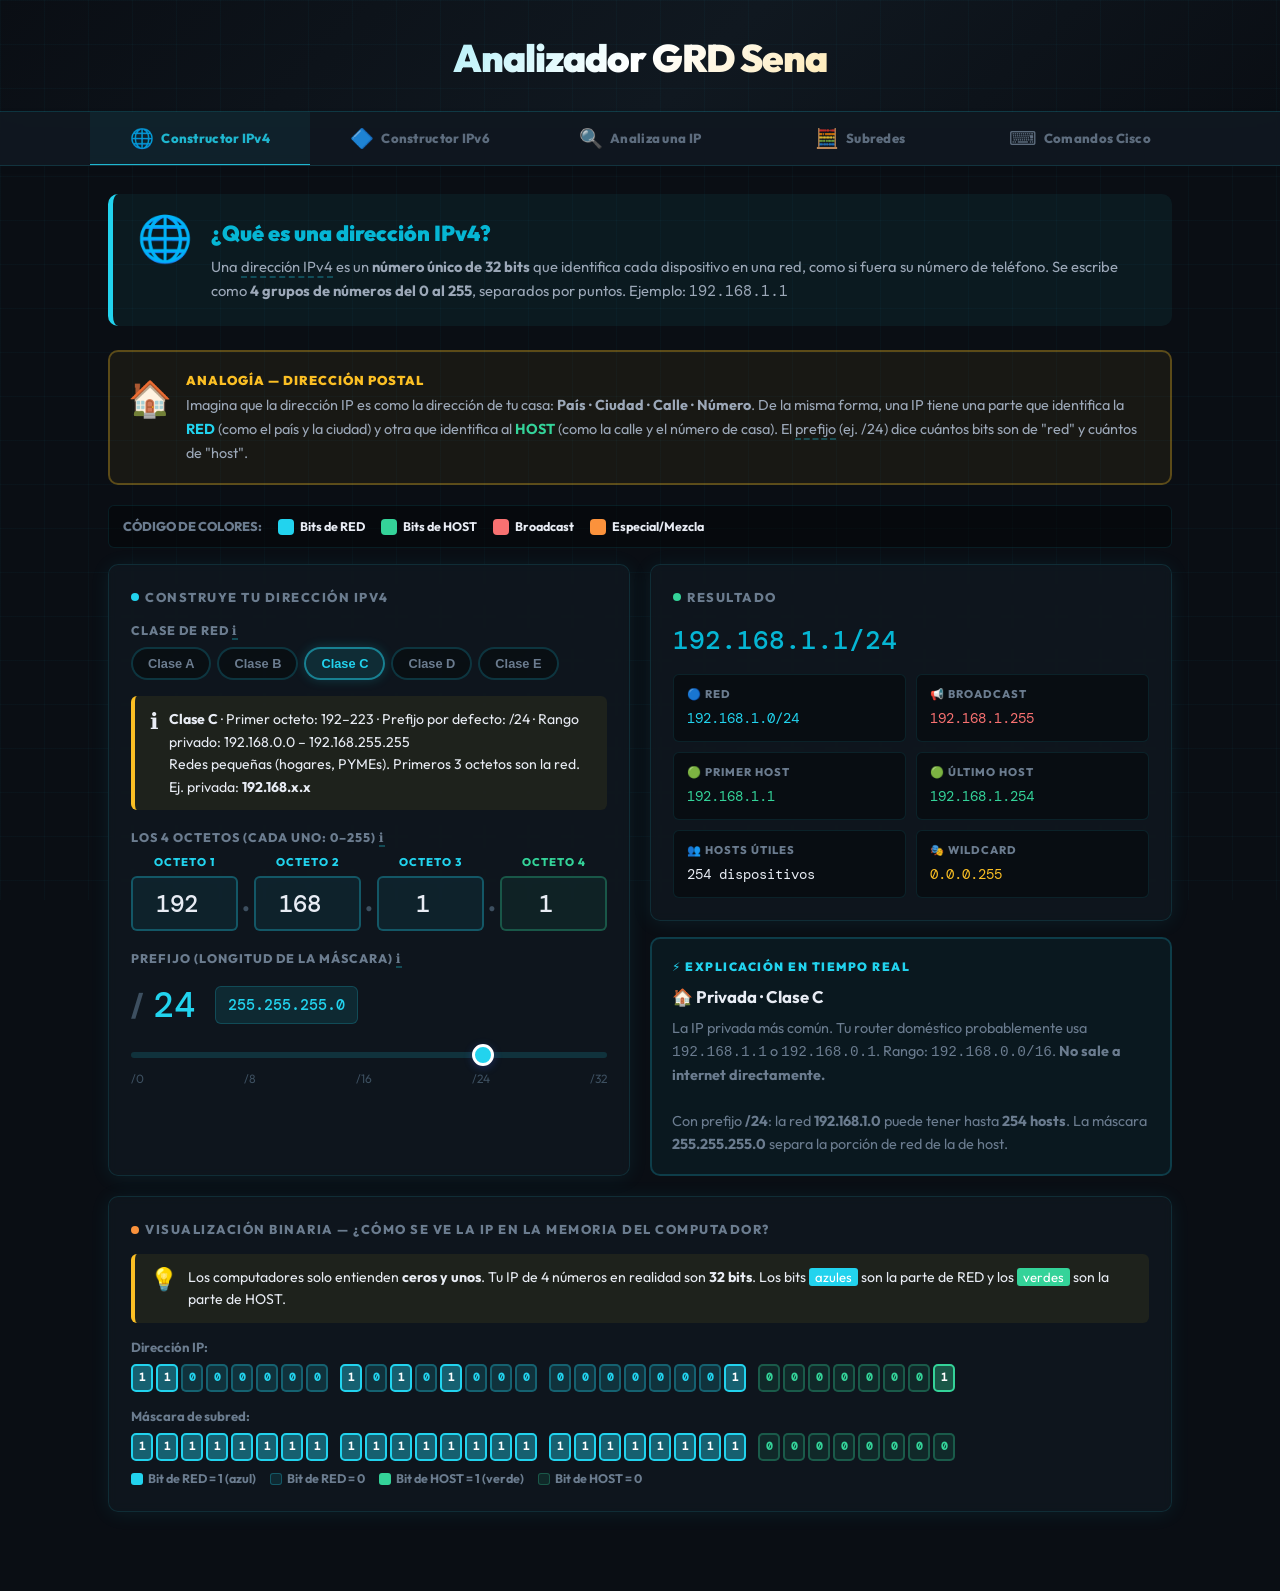
==== commit 631f1eb5: "Revamp dark theme colors & fonts Replace dark-theme font stack with Outfit and DM Mono and update co" ====
--- a/Analizador Redes de Datos SENA Dark.html
+++ b/Analizador Redes de Datos SENA Dark.html
@@ -4,21 +4,23 @@
 <meta charset="UTF-8">
 <meta name="viewport" content="width=device-width, initial-scale=1.0">
 <title>RedesAprende — Aprende Redes desde Cero</title>
-<link href="https://fonts.googleapis.com/css2?family=Exo+2:ital,wght@0,300;0,400;0,600;0,700;0,800;0,900;1,300&family=Fira+Code:wght@300;400;500&display=swap" rel="stylesheet">
+<link rel="preconnect" href="https://fonts.googleapis.com">
+<link rel="preconnect" href="https://fonts.gstatic.com" crossorigin>
+<link href="https://fonts.googleapis.com/css2?family=Outfit:wght@400;600;700;800&family=DM+Mono:wght@500&display=swap" rel="stylesheet">
 <style>
 :root{
-  --bg:#020c15;--white:#061a28;
-  --blue:#00d2c3;--blue2:#00a8bc;--blue-l:rgba(0,210,195,0.09);--blue-m:rgba(0,210,195,0.3);
-  --green:#4cf55e;--green-l:rgba(76,245,94,0.09);--green-m:rgba(76,245,94,0.3);
-  --orange:#f7b731;--orange-l:rgba(247,183,49,0.09);--orange-m:rgba(247,183,49,0.3);
-  --purple:#bd7cf6;--purple-l:rgba(189,124,246,0.09);--purple-m:rgba(189,124,246,0.3);
-  --red:#ff4e6a;--red-l:rgba(255,78,106,0.09);--red-m:rgba(255,78,106,0.3);
-  --yellow:#f7b731;--yellow-l:rgba(247,183,49,0.07);--yellow-m:rgba(247,183,49,0.25);
-  --teal:#00d2c3;--teal-l:rgba(0,210,195,0.09);--teal-m:rgba(0,210,195,0.3);
-  --g50:#020c15;--g100:#061a28;--g200:#0b2435;--g400:#2a4a58;--g600:#4a7a90;--g800:#7aafc0;--g900:#cce8f4;
-  --sh:0 2px 20px rgba(0,210,195,0.08);--sh2:0 0 30px rgba(0,210,195,0.2);
+  --bg:#0a0e14;--white:#101820;
+  --blue:#22d3ee;--blue2:#06b6d4;--blue-l:rgba(34,211,238,0.1);--blue-m:rgba(34,211,238,0.28);
+  --green:#34d399;--green-l:rgba(52,211,153,0.1);--green-m:rgba(52,211,153,0.28);
+  --orange:#fb923c;--orange-l:rgba(251,146,60,0.1);--orange-m:rgba(251,146,60,0.28);
+  --purple:#a78bfa;--purple-l:rgba(167,139,250,0.1);--purple-m:rgba(167,139,250,0.28);
+  --red:#f87171;--red-l:rgba(248,113,113,0.1);--red-m:rgba(248,113,113,0.28);
+  --yellow:#fbbf24;--yellow-l:rgba(251,191,36,0.08);--yellow-m:rgba(251,191,36,0.25);
+  --teal:#2dd4bf;--teal-l:rgba(45,212,191,0.1);--teal-m:rgba(45,212,191,0.28);
+  --g50:#0a0e14;--g100:#101820;--g200:#1a2430;--g300:#243040;--g400:#3d4f60;--g600:#6b7c8f;--g700:#5a6b7c;--g800:#9ca8b8;--g900:#e8ecf4;
+  --sh:0 2px 20px rgba(34,211,238,0.08);--sh2:0 0 32px rgba(34,211,238,0.16);
   --r:10px;--r2:8px;--r3:6px;
-  --font:'Exo 2',sans-serif;--mono:'Fira Code',monospace;
+  --font:'Outfit',system-ui,sans-serif;--mono:'DM Mono',ui-monospace,monospace;
 }
 *{box-sizing:border-box;margin:0;padding:0}
 body{background:var(--bg);color:var(--g900);font-family:var(--font);min-height:100vh;font-size:15px;line-height:1.6}
@@ -31,7 +33,7 @@
 .hdr-pills{display:flex;justify-content:center;gap:8px;flex-wrap:wrap;margin-top:16px}
 .hdr-pill{background:rgba(255,255,255,0.15);border:1px solid rgba(255,255,255,0.3);border-radius:20px;padding:4px 14px;font-size:.78rem;font-weight:700;letter-spacing:.5px}
 /* TABS */
-.tabs-wrap{background:rgba(6,26,40,0.8);border-bottom:2px solid var(--g100);position:sticky;top:0;z-index:100;box-shadow:0 2px 8px rgba(0,0,0,.06)}
+.tabs-wrap{background:rgba(16,24,32,0.8);border-bottom:2px solid var(--g100);position:sticky;top:0;z-index:100;box-shadow:0 2px 8px rgba(0,0,0,.06)}
 .tabs{display:flex;overflow-x:auto;max-width:1100px;margin:0 auto}
 .tabs::-webkit-scrollbar{height:3px}
 .tabs::-webkit-scrollbar-thumb{background:var(--blue);border-radius:2px}
@@ -54,9 +56,9 @@
 .cb{background:var(--blue-l);border-left:5px solid var(--blue)}
 .cb .concept-title{color:var(--blue2)}
 .cg{background:var(--green-l);border-left:5px solid var(--green)}
-.cg .concept-title{color:#4cf55e}
+.cg .concept-title{color:var(--green)}
 .co{background:var(--orange-l);border-left:5px solid var(--orange)}
-.co .concept-title{color:#f7b731}
+.co .concept-title{color:#fbbf24}
 .cv{background:var(--purple-l);border-left:5px solid var(--purple)}
 .cv .concept-title{color:var(--purple)}
 /* GRID */
@@ -64,13 +66,13 @@
 .g3{display:grid;grid-template-columns:1fr 1fr 1fr;gap:16px;margin-bottom:20px}
 @media(max-width:720px){.g2,.g3{grid-template-columns:1fr}}
 /* CARD */
-.card{background:rgba(6,26,40,0.8);border-radius:var(--r);padding:22px;box-shadow:var(--sh);border:1px solid var(--g100)}
+.card{background:rgba(16,24,32,0.8);border-radius:var(--r);padding:22px;box-shadow:var(--sh);border:1px solid var(--g100)}
 .card-title{font-size:.8rem;font-weight:800;text-transform:uppercase;letter-spacing:1.5px;color:var(--g600);margin-bottom:14px;display:flex;align-items:center;gap:6px}
 .card-title .dot{width:8px;height:8px;border-radius:50%;flex-shrink:0}
 /* FORM */
 .fl{display:block;font-size:.78rem;font-weight:800;text-transform:uppercase;letter-spacing:1px;color:var(--g600);margin-bottom:6px;margin-top:14px}
 .fl:first-child{margin-top:0}
-input[type="number"],input[type="text"],select,textarea{width:100%;background:rgba(6,26,40,0.8);border:2px solid var(--g200);border-radius:var(--r3);color:var(--g900);font-family:var(--font);font-size:.95rem;padding:10px 13px;outline:none;transition:border-color .2s,box-shadow .2s;-webkit-appearance:none;appearance:none}
+input[type="number"],input[type="text"],select,textarea{width:100%;background:rgba(16,24,32,0.8);border:2px solid var(--g200);border-radius:var(--r3);color:var(--g900);font-family:var(--font);font-size:.95rem;padding:10px 13px;outline:none;transition:border-color .2s,box-shadow .2s;-webkit-appearance:none;appearance:none}
 input:focus,select:focus{border-color:var(--blue);box-shadow:0 0 0 3px rgba(67,97,238,.12)}
 select option{background:#fff}
 input[type="range"]{-webkit-appearance:none;width:100%;height:6px;background:var(--g200);border-radius:3px;outline:none;cursor:pointer}
@@ -98,9 +100,9 @@
 /* RESULT BADGE */
 .rbadge{display:inline-flex;align-items:center;gap:6px;padding:6px 14px;border-radius:20px;font-size:.82rem;font-weight:800;letter-spacing:.3px}
 .rb-blue{background:var(--blue-l);color:var(--blue2)}
-.rb-green{background:var(--green-l);color:#4cf55e}
-.rb-orange{background:var(--orange-l);color:#f7b731}
-.rb-red{background:var(--red-l);color:#ff4e6a}
+.rb-green{background:var(--green-l);color:var(--green)}
+.rb-orange{background:var(--orange-l);color:#fbbf24}
+.rb-red{background:var(--red-l);color:#f87171}
 .rb-purple{background:var(--purple-l);color:var(--purple)}
 .rb-yellow{background:var(--yellow-l);color:#7a5800}
 /* INFO VALS */
@@ -109,9 +111,9 @@
 .iv-label{font-size:.7rem;font-weight:800;text-transform:uppercase;letter-spacing:1px;color:var(--g600);margin-bottom:3px}
 .iv-val{font-family:var(--mono);font-size:.9rem;color:var(--g900);word-break:break-all}
 .iv-val.blue{color:var(--blue2)}
-.iv-val.green{color:#4cf55e}
+.iv-val.green{color:var(--green)}
 .iv-val.red{color:var(--red)}
-.iv-val.orange{color:#f7b731}
+.iv-val.orange{color:#fbbf24}
 .iv-val.purple{color:var(--purple)}
 /* BITS */
 .bits-container{margin-top:10px}
@@ -120,8 +122,8 @@
 .bit-cell{width:22px;height:28px;display:flex;align-items:center;justify-content:center;font-family:var(--mono);font-size:11px;border-radius:5px;font-weight:600;border:2px solid transparent;transition:all .15s;flex-shrink:0}
 .bit-net{background:var(--blue-l);border-color:var(--blue-m);color:var(--blue2)}
 .bit-net.one{background:var(--blue);border-color:var(--blue2);color:#fff}
-.bit-host{background:var(--green-l);border-color:var(--green-m);color:#4cf55e}
-.bit-host.one{background:var(--green);border-color:#4cf55e;color:#fff}
+.bit-host{background:var(--green-l);border-color:var(--green-m);color:var(--green)}
+.bit-host.one{background:var(--green);border-color:var(--green);color:#fff}
 .bit-sep{width:6px;flex-shrink:0}
 .bits-legend{display:flex;gap:14px;margin-top:8px;flex-wrap:wrap}
 .bl-item{display:flex;align-items:center;gap:5px;font-size:.78rem;font-weight:700;color:var(--g600)}
@@ -152,11 +154,11 @@
 .step-text code{font-family:var(--mono);font-size:.82rem;background:var(--g100);padding:1px 6px;border-radius:4px;color:var(--blue2)}
 /* TABS IP CLASS */
 .cls-tabs{display:flex;gap:6px;flex-wrap:wrap;margin-bottom:16px}
-.cls-tab{padding:7px 15px;border-radius:20px;border:2px solid var(--g200);background:rgba(6,26,40,0.8);font-size:.8rem;font-weight:800;cursor:pointer;transition:all .2s;color:var(--g600)}
+.cls-tab{padding:7px 15px;border-radius:20px;border:2px solid var(--g200);background:rgba(16,24,32,0.8);font-size:.8rem;font-weight:800;cursor:pointer;transition:all .2s;color:var(--g600)}
 .cls-tab:hover{border-color:var(--blue);color:var(--blue)}
 .cls-tab.act{background:var(--blue);border-color:var(--blue);color:#fff;box-shadow:0 3px 10px rgba(67,97,238,.3)}
 /* LIVE EXPLAIN */
-.live-explain{background:rgba(0,210,195,0.06);border:2px solid var(--blue-m);border-radius:var(--r);padding:18px 20px;margin-top:16px}
+.live-explain{background:rgba(34,211,238,0.06);border:2px solid var(--blue-m);border-radius:var(--r);padding:18px 20px;margin-top:16px}
 .live-explain .le-title{font-size:.75rem;font-weight:900;text-transform:uppercase;letter-spacing:1.5px;color:var(--blue);margin-bottom:8px;display:flex;align-items:center;gap:6px}
 .live-explain .le-main{font-size:1.05rem;font-weight:700;color:var(--g900);margin-bottom:6px}
 .live-explain .le-sub{font-size:.9rem;color:var(--g600);line-height:1.6}
@@ -190,13 +192,13 @@
 .sub-calc-btn:hover{opacity:.88}
 /* STATS ROW */
 .stats-row{display:grid;grid-template-columns:repeat(auto-fit,minmax(140px,1fr));gap:12px;margin-bottom:20px}
-.stat-box{background:rgba(6,26,40,0.7);border-radius:var(--r3);padding:14px;text-align:center;border:1px solid var(--g100);box-shadow:var(--sh)}
+.stat-box{background:rgba(16,24,32,0.7);border-radius:var(--r3);padding:14px;text-align:center;border:1px solid var(--g100);box-shadow:var(--sh)}
 .stat-box .sv{font-family:var(--mono);font-size:1.4rem;font-weight:500;color:var(--blue2)}
 .stat-box .sl{font-size:.72rem;font-weight:800;text-transform:uppercase;letter-spacing:1px;color:var(--g600);margin-top:4px}
 /* SUBNET DIAGRAM */
 .sdiag{border-radius:var(--r3);overflow:hidden;border:2px solid var(--g100);margin-bottom:20px}
 .sdiag-header{background:linear-gradient(90deg,var(--purple),var(--blue));color:#fff;padding:10px 16px;font-size:.82rem;font-weight:800}
-.sdiag-body{padding:16px;background:rgba(6,26,40,0.8);overflow-x:auto}
+.sdiag-body{padding:16px;background:rgba(16,24,32,0.8);overflow-x:auto}
 .sdiag-net{background:var(--g50);border:2px dashed var(--g300);border-radius:var(--r3);padding:12px 14px;margin-bottom:12px;font-family:var(--mono);font-size:.9rem;color:var(--g800)}
 .sdiag-blocks{display:flex;flex-wrap:wrap;gap:8px}
 .sdiag-block{border-radius:var(--r3);padding:10px 12px;cursor:default;transition:transform .15s,box-shadow .15s;min-width:120px;flex:1}
@@ -213,13 +215,13 @@
 .tbl tr:hover td{background:var(--blue-l)}
 /* CISCO */
 .topic-grid{display:grid;grid-template-columns:repeat(auto-fit,minmax(150px,1fr));gap:10px;margin-bottom:22px}
-.topic-card{background:rgba(6,26,40,0.8);border-radius:var(--r3);border:2px solid var(--g200);padding:16px 12px;text-align:center;cursor:pointer;transition:all .2s;box-shadow:var(--sh)}
+.topic-card{background:rgba(16,24,32,0.8);border-radius:var(--r3);border:2px solid var(--g200);padding:16px 12px;text-align:center;cursor:pointer;transition:all .2s;box-shadow:var(--sh)}
 .topic-card:hover{border-color:var(--blue);transform:translateY(-2px)}
 .topic-card.act{border-color:var(--blue);background:var(--blue-l);box-shadow:0 4px 16px rgba(67,97,238,.2)}
 .topic-card .tc-i{font-size:1.8rem;margin-bottom:6px}
 .topic-card .tc-n{font-size:.82rem;font-weight:800;color:var(--blue2)}
 .topic-card .tc-d{font-size:.72rem;color:var(--g600);margin-top:2px}
-.cisco-form{background:rgba(6,26,40,0.8);border-radius:var(--r);padding:22px;box-shadow:var(--sh);border:1px solid var(--g100);margin-bottom:20px}
+.cisco-form{background:rgba(16,24,32,0.8);border-radius:var(--r);padding:22px;box-shadow:var(--sh);border:1px solid var(--g100);margin-bottom:20px}
 .vlan-table{width:100%;border-collapse:collapse;margin-bottom:12px}
 .vlan-table th{font-size:.72rem;font-weight:800;text-transform:uppercase;letter-spacing:1px;color:var(--g600);padding:8px 10px;border-bottom:2px solid var(--g200);text-align:left;background:var(--g50)}
 .vlan-table td{padding:5px 5px}
@@ -227,29 +229,29 @@
 .vlan-table tr:hover td{background:var(--g50)}
 .add-btn{padding:6px 16px;border:2px dashed var(--blue-m);border-radius:var(--r3);background:transparent;color:var(--blue);font-family:var(--font);font-size:.8rem;font-weight:800;cursor:pointer;transition:all .2s}
 .add-btn:hover{background:var(--blue-l)}
-.del-btn{padding:4px 10px;border:1.5px solid var(--red-m);border-radius:var(--r3);background:rgba(6,26,40,0.8);color:var(--red);font-size:.82rem;cursor:pointer;transition:all .2s}
+.del-btn{padding:4px 10px;border:1.5px solid var(--red-m);border-radius:var(--r3);background:rgba(16,24,32,0.8);color:var(--red);font-size:.82rem;cursor:pointer;transition:all .2s}
 .del-btn:hover{background:var(--red-l)}
 .gen-btn{width:100%;padding:13px;background:linear-gradient(135deg,var(--blue2),var(--blue));border:none;border-radius:var(--r3);color:#fff;font-family:var(--font);font-weight:800;font-size:.95rem;cursor:pointer;margin-top:10px;transition:opacity .2s;letter-spacing:.5px}
 .gen-btn:hover{opacity:.88}
 /* CLI OUTPUT */
-.cli-wrap{background:#1e1e2e;border-radius:var(--r);overflow:hidden;border:2px solid #313244}
-.cli-topbar{background:#313244;padding:10px 16px;display:flex;justify-content:space-between;align-items:center}
-.cli-title{font-size:.78rem;font-weight:800;color:#cdd6f4;letter-spacing:1px}
-.cli-copy{padding:5px 14px;background:#89b4fa;border:none;border-radius:5px;color:#1e1e2e;font-family:var(--font);font-size:.75rem;font-weight:800;cursor:pointer;transition:background .2s}
-.cli-copy:hover{background:#b4cef7}
+.cli-wrap{background:var(--g100);border-radius:var(--r);overflow:hidden;border:2px solid var(--g200)}
+.cli-topbar{background:var(--g200);padding:10px 16px;display:flex;justify-content:space-between;align-items:center}
+.cli-title{font-size:.78rem;font-weight:800;color:var(--g800);letter-spacing:1px}
+.cli-copy{padding:5px 14px;background:var(--blue);border:none;border-radius:5px;color:var(--bg);font-family:var(--font);font-size:.75rem;font-weight:800;cursor:pointer;transition:background .2s,filter .2s}
+.cli-copy:hover{filter:brightness(1.12)}
 .cli-body{padding:18px 20px;overflow-x:auto}
-.cli-pre{font-family:var(--mono);font-size:.82rem;line-height:2;color:#cdd6f4;white-space:pre}
-.cc{color:#6c7086;font-style:italic}
-.ck{color:#89b4fa;font-weight:500}
-.cv2{color:#a6e3a1}
-.cm{color:#f9e2af}
-.cp2{color:#cba6f7}
+.cli-pre{font-family:var(--mono);font-size:.82rem;line-height:2;color:var(--g900);white-space:pre}
+.cc{color:var(--g600);font-style:italic}
+.ck{color:var(--blue);font-weight:500}
+.cv2{color:var(--green)}
+.cm{color:var(--yellow)}
+.cp2{color:var(--purple)}
 /* EXPLAIN PANEL */
-.exp-panel{background:rgba(6,26,40,0.8);border-radius:var(--r);padding:22px;box-shadow:var(--sh);border:1px solid var(--g100);margin-top:16px}
+.exp-panel{background:rgba(16,24,32,0.8);border-radius:var(--r);padding:22px;box-shadow:var(--sh);border:1px solid var(--g100);margin-top:16px}
 .exp-title{font-size:.9rem;font-weight:900;color:var(--g900);margin-bottom:14px;display:flex;align-items:center;gap:8px}
 .cmd-explain{display:flex;gap:12px;padding:11px 0;border-bottom:1px solid var(--g100);align-items:flex-start}
 .cmd-explain:last-child{border-bottom:none;padding-bottom:0}
-.cmd-explain .ce-cmd{font-family:var(--mono);font-size:.8rem;background:var(--g800);color:#a6e3a1;padding:4px 10px;border-radius:5px;flex-shrink:0;white-space:nowrap}
+.cmd-explain .ce-cmd{font-family:var(--mono);font-size:.8rem;background:var(--g200);color:var(--green);padding:4px 10px;border-radius:5px;flex-shrink:0;white-space:nowrap}
 .cmd-explain .ce-txt{font-size:.85rem;color:var(--g700);line-height:1.55}
 .cmd-explain .ce-txt strong{color:var(--g900)}
 /* LEGEND STRIP */
@@ -260,11 +262,11 @@
 .err-msg{color:var(--red);font-size:.82rem;font-weight:700;margin-top:5px;display:none}
 .err-msg.show{display:block}
 /* BTN COPY SMALL */
-.copy-sm{padding:4px 12px;border:1.5px solid var(--g200);border-radius:5px;background:rgba(6,26,40,0.8);font-family:var(--font);font-size:.75rem;font-weight:700;cursor:pointer;color:var(--g600);transition:all .2s}
+.copy-sm{padding:4px 12px;border:1.5px solid var(--g200);border-radius:5px;background:rgba(16,24,32,0.8);font-family:var(--font);font-size:.75rem;font-weight:700;cursor:pointer;color:var(--g600);transition:all .2s}
 .copy-sm:hover{border-color:var(--blue);color:var(--blue)}
 .copy-sm.ok{border-color:var(--green);color:var(--green)}
 /* ANALOGY CARD */
-.analogy{background:rgba(247,183,49,0.07);border:2px solid var(--yellow-m);border-radius:var(--r);padding:18px;margin-bottom:20px;display:flex;gap:14px;align-items:flex-start}
+.analogy{background:rgba(251,191,36,0.07);border:2px solid var(--yellow-m);border-radius:var(--r);padding:18px;margin-bottom:20px;display:flex;gap:14px;align-items:flex-start}
 .analogy .an-ico{font-size:2.2rem;flex-shrink:0}
 .analogy .an-title{font-size:.8rem;font-weight:900;text-transform:uppercase;letter-spacing:1px;color:var(--yellow);margin-bottom:4px}
 .analogy .an-text{font-size:.9rem;line-height:1.65;color:var(--g800)}
@@ -296,7 +298,7 @@
 .v6ex{background:var(--g50);border:1px solid var(--g200);border-radius:var(--r3);padding:8px 12px}
 .v6ex-full{font-family:var(--mono);font-size:.72rem;color:var(--g600);margin-bottom:3px}
 .v6ex-arrow{font-size:.75rem;color:var(--g400);margin:1px 0}
-.v6ex-comp{font-family:var(--mono);font-size:.85rem;color:#4cf55e;font-weight:600}
+.v6ex-comp{font-family:var(--mono);font-size:.85rem;color:var(--green);font-weight:600}
 
 ::-webkit-scrollbar{width:6px;height:6px}
 ::-webkit-scrollbar-track{background:var(--g50)}
@@ -305,191 +307,191 @@
 
 
 /* NET COLOR BLOCKS */
-.blk1{background:rgba(0,210,195,0.1);border:2px solid rgba(0,210,195,0.4);color:#00d2c3}
-.blk2{background:rgba(76,245,94,0.1);border:2px solid rgba(76,245,94,0.4);color:#4cf55e}
-.blk3{background:rgba(255,78,106,0.1);border:2px solid rgba(255,78,106,0.4);color:#ff4e6a}
-.blk4{background:rgba(247,183,49,0.1);border:2px solid rgba(247,183,49,0.4);color:#f7b731}
-.blk5{background:rgba(189,124,246,0.1);border:2px solid rgba(189,124,246,0.4);color:#bd7cf6}
-.blk6{background:rgba(0,210,195,0.08);border:2px solid rgba(0,210,195,0.35);color:#7fd4ee}
-.blk7{background:rgba(189,124,246,0.08);border:2px solid rgba(189,124,246,0.35);color:#d4a8f8}
-.blk8{background:rgba(76,245,94,0.08);border:2px solid rgba(76,245,94,0.35);color:#8effa0}
-.blk9{background:rgba(247,183,49,0.08);border:2px solid rgba(247,183,49,0.35);color:#ffd066}
-.blkc0{background:rgba(100,160,200,0.1);border:2px solid rgba(100,160,200,0.35);color:#7aafc0}
-.blkc1{background:rgba(255,78,106,0.08);border:2px solid rgba(255,78,106,0.3);color:#ff7090}
-.blkc2{background:rgba(0,210,195,0.08);border:2px solid rgba(0,210,195,0.3);color:#00d2c3}
+.blk1{background:rgba(34,211,238,0.1);border:2px solid rgba(34,211,238,0.4);color:#22d3ee}
+.blk2{background:rgba(52,211,153,0.1);border:2px solid rgba(52,211,153,0.4);color:var(--green)}
+.blk3{background:rgba(248,113,113,0.1);border:2px solid rgba(248,113,113,0.4);color:#f87171}
+.blk4{background:rgba(251,191,36,0.1);border:2px solid rgba(251,191,36,0.4);color:#fbbf24}
+.blk5{background:rgba(167,139,250,0.1);border:2px solid rgba(167,139,250,0.4);color:#a78bfa}
+.blk6{background:rgba(34,211,238,0.08);border:2px solid rgba(34,211,238,0.35);color:#67e8f9}
+.blk7{background:rgba(167,139,250,0.08);border:2px solid rgba(167,139,250,0.35);color:#c4b5fd}
+.blk8{background:rgba(52,211,153,0.08);border:2px solid rgba(52,211,153,0.35);color:#6ee7b7}
+.blk9{background:rgba(251,191,36,0.08);border:2px solid rgba(251,191,36,0.35);color:#fcd34d}
+.blkc0{background:rgba(156,168,184,0.1);border:2px solid rgba(156,168,184,0.32);color:var(--g800)}
+.blkc1{background:rgba(248,113,113,0.08);border:2px solid rgba(248,113,113,0.3);color:#fb7185}
+.blkc2{background:rgba(34,211,238,0.08);border:2px solid rgba(34,211,238,0.3);color:#22d3ee}
 
 /* ═══ DARK THEME OVERRIDES ═══ */
 /* Grid background */
-body::before{content:'';position:fixed;inset:0;background-image:linear-gradient(rgba(0,210,195,0.03) 1px,transparent 1px),linear-gradient(90deg,rgba(0,210,195,0.03) 1px,transparent 1px);background-size:44px 44px;pointer-events:none;z-index:0}
+body::before{content:'';position:fixed;inset:0;background-image:linear-gradient(rgba(34,211,238,0.03) 1px,transparent 1px),linear-gradient(90deg,rgba(34,211,238,0.03) 1px,transparent 1px);background-size:44px 44px;pointer-events:none;z-index:0}
 .wrap{position:relative;z-index:1}
 
 /* Header glow */
-.hdr{background:linear-gradient(135deg,#030e1a 0%,#061a28 60%,#041520 100%);border-bottom:1px solid rgba(0,210,195,0.2);box-shadow:0 4px 30px rgba(0,210,195,0.1)}
-.hdr-logo{background:linear-gradient(135deg,#00d2c3,#fff,#f7b731);-webkit-background-clip:text;-webkit-text-fill-color:transparent;background-clip:text;text-shadow:none}
+.hdr{background:linear-gradient(135deg,#0a0e14 0%,#101820 55%,#0a0e14 100%);border-bottom:1px solid rgba(34,211,238,0.2);box-shadow:0 4px 30px rgba(34,211,238,0.1)}
+.hdr-logo{background:linear-gradient(135deg,#22d3ee,#fff,#fbbf24);-webkit-background-clip:text;-webkit-text-fill-color:transparent;background-clip:text;text-shadow:none}
 .hdr-logo span{-webkit-text-fill-color:transparent}
 
 /* Tabs dark */
-.tabs-wrap{background:rgba(6,26,40,0.95);border-bottom:1px solid rgba(0,210,195,0.15);backdrop-filter:blur(10px)}
-.tab{color:rgba(76,145,170,0.7)}
-.tab:hover{color:#00d2c3;background:rgba(0,210,195,0.06)}
-.tab.act{color:#00d2c3;border-bottom-color:#00d2c3;background:rgba(0,210,195,0.07)}
+.tabs-wrap{background:rgba(16,24,32,0.95);border-bottom:1px solid rgba(34,211,238,0.15);backdrop-filter:blur(10px)}
+.tab{color:var(--g600);opacity:.85}
+.tab:hover{color:#22d3ee;background:rgba(34,211,238,0.06)}
+.tab.act{color:#22d3ee;border-bottom-color:#22d3ee;background:rgba(34,211,238,0.07)}
 
 /* Cards glow borders */
-.card{background:rgba(6,26,40,0.8);border:1px solid rgba(0,210,195,0.12);backdrop-filter:blur(4px)}
-.card:hover{border-color:rgba(0,210,195,0.22)}
+.card{background:rgba(16,24,32,0.8);border:1px solid rgba(34,211,238,0.12);backdrop-filter:blur(4px)}
+.card:hover{border-color:rgba(34,211,238,0.22)}
 
 /* Concept banners dark */
-.concept.cb{background:rgba(0,210,195,0.06);border-left-color:#00d2c3}
-.concept.cg{background:rgba(76,245,94,0.06);border-left-color:#4cf55e}
-.concept.co{background:rgba(247,183,49,0.06);border-left-color:#f7b731}
-.concept.cv{background:rgba(189,124,246,0.06);border-left-color:#bd7cf6}
-.concept-title{color:#cce8f4}
+.concept.cb{background:rgba(34,211,238,0.06);border-left-color:#22d3ee}
+.concept.cg{background:rgba(52,211,153,0.06);border-left-color:var(--green)}
+.concept.co{background:rgba(251,191,36,0.06);border-left-color:#fbbf24}
+.concept.cv{background:rgba(167,139,250,0.06);border-left-color:#a78bfa}
+.concept-title{color:var(--g900)}
 
 /* Inputs dark */
-input[type="number"],input[type="text"],select,textarea{background:rgba(0,0,0,0.4);border-color:rgba(0,210,195,0.2);color:#cce8f4}
-input:focus,select:focus{border-color:#00d2c3;box-shadow:0 0 0 3px rgba(0,210,195,0.12)}
-select option{background:#061a28}
-input[type="range"]{background:rgba(0,210,195,0.15)}
+input[type="number"],input[type="text"],select,textarea{background:rgba(0,0,0,0.4);border-color:rgba(34,211,238,0.2);color:var(--g900)}
+input:focus,select:focus{border-color:#22d3ee;box-shadow:0 0 0 3px rgba(34,211,238,0.12)}
+select option{background:#101820}
+input[type="range"]{background:rgba(34,211,238,0.15)}
 
 /* Octets */
-.oct-box.net input{background:rgba(0,210,195,0.07);border-color:rgba(0,210,195,0.3)}
-.oct-box.host input{background:rgba(76,245,94,0.07);border-color:rgba(76,245,94,0.3)}
-.oct-box.mix input{background:rgba(247,183,49,0.07);border-color:rgba(247,183,49,0.3)}
+.oct-box.net input{background:rgba(34,211,238,0.07);border-color:rgba(34,211,238,0.3)}
+.oct-box.host input{background:rgba(52,211,153,0.07);border-color:rgba(52,211,153,0.3)}
+.oct-box.mix input{background:rgba(251,191,36,0.07);border-color:rgba(251,191,36,0.3)}
 
 /* Prefix display */
-.pfx-mask{background:rgba(0,210,195,0.1);color:#00d2c3;border:1px solid rgba(0,210,195,0.2)}
+.pfx-mask{background:rgba(34,211,238,0.1);color:#22d3ee;border:1px solid rgba(34,211,238,0.2)}
 
 /* Results */
-.iv{background:rgba(0,0,0,0.35);border-color:rgba(0,210,195,0.1)}
-.iv-val{color:#cce8f4}
-.iv-val.blue{color:#00d2c3}
-.iv-val.green{color:#4cf55e}
-.iv-val.red{color:#ff4e6a}
-.iv-val.orange{color:#f7b731}
-.iv-val.purple{color:#bd7cf6}
+.iv{background:rgba(0,0,0,0.35);border-color:rgba(34,211,238,0.1)}
+.iv-val{color:var(--g900)}
+.iv-val.blue{color:#22d3ee}
+.iv-val.green{color:var(--green)}
+.iv-val.red{color:#f87171}
+.iv-val.orange{color:#fbbf24}
+.iv-val.purple{color:#a78bfa}
 
 /* Live explain */
-.live-explain{background:rgba(0,210,195,0.05);border-color:rgba(0,210,195,0.2)}
+.live-explain{background:rgba(34,211,238,0.05);border-color:rgba(34,211,238,0.2)}
 
 /* Analogy */
-.analogy{background:rgba(247,183,49,0.06);border-color:rgba(247,183,49,0.3)}
+.analogy{background:rgba(251,191,36,0.06);border-color:rgba(251,191,36,0.3)}
 
 /* Tip boxes */
-.tipbox-y{background:rgba(247,183,49,0.07);border-left-color:#f7b731}
-.tipbox-b{background:rgba(0,210,195,0.07);border-left-color:#00d2c3}
-.tipbox-g{background:rgba(76,245,94,0.07);border-left-color:#4cf55e}
-.tipbox-o{background:rgba(247,183,49,0.07);border-left-color:#f7b731}
+.tipbox-y{background:rgba(251,191,36,0.07);border-left-color:#fbbf24}
+.tipbox-b{background:rgba(34,211,238,0.07);border-left-color:#22d3ee}
+.tipbox-g{background:rgba(52,211,153,0.07);border-left-color:var(--green)}
+.tipbox-o{background:rgba(251,191,36,0.07);border-left-color:#fbbf24}
 
 /* Steps */
-.step-item{border-bottom-color:rgba(0,210,195,0.1)}
+.step-item{border-bottom-color:rgba(34,211,238,0.1)}
 
 /* Legend strip */
-.legend-strip{background:rgba(0,0,0,0.35);border:1px solid rgba(0,210,195,0.1)}
+.legend-strip{background:rgba(0,0,0,0.35);border:1px solid rgba(34,211,238,0.1)}
 
 /* Class tabs */
-.cls-tab{background:rgba(0,0,0,0.3);border-color:rgba(0,210,195,0.2);color:#4a7a90}
-.cls-tab.act{background:rgba(0,210,195,0.12);border-color:rgba(0,210,195,0.5);color:#00d2c3;box-shadow:0 0 12px rgba(0,210,195,0.2)}
+.cls-tab{background:rgba(0,0,0,0.3);border-color:rgba(34,211,238,0.2);color:var(--g600)}
+.cls-tab.act{background:rgba(34,211,238,0.12);border-color:rgba(34,211,238,0.5);color:#22d3ee;box-shadow:0 0 12px rgba(34,211,238,0.2)}
 
 /* IPv6 type cards */
-.v6tcard{background:rgba(0,0,0,0.3);border-color:rgba(189,124,246,0.2)}
-.v6tcard:hover{background:rgba(189,124,246,0.07);border-color:rgba(189,124,246,0.4)}
-.v6tcard.act{background:rgba(189,124,246,0.1);border-color:rgba(189,124,246,0.5);box-shadow:0 0 14px rgba(189,124,246,0.2)}
-.hx-inp{background:rgba(0,0,0,0.4);border-color:rgba(189,124,246,0.3);color:#bd7cf6}
-.hx-inp:focus{border-color:#bd7cf6;box-shadow:0 0 0 3px rgba(189,124,246,0.12)}
+.v6tcard{background:rgba(0,0,0,0.3);border-color:rgba(167,139,250,0.2)}
+.v6tcard:hover{background:rgba(167,139,250,0.07);border-color:rgba(167,139,250,0.4)}
+.v6tcard.act{background:rgba(167,139,250,0.1);border-color:rgba(167,139,250,0.5);box-shadow:0 0 14px rgba(167,139,250,0.2)}
+.hx-inp{background:rgba(0,0,0,0.4);border-color:rgba(167,139,250,0.3);color:#a78bfa}
+.hx-inp:focus{border-color:#a78bfa;box-shadow:0 0 0 3px rgba(167,139,250,0.12)}
 .hx-inp:disabled{background:rgba(0,0,0,0.2)}
 
 /* Subnet */
-.smb{background:rgba(0,0,0,0.3);border-color:rgba(189,124,246,0.2)}
-.smb:hover{border-color:rgba(189,124,246,0.5)}
-.smb.act{background:rgba(189,124,246,0.1);border-color:rgba(189,124,246,0.5);box-shadow:0 0 12px rgba(189,124,246,0.2)}
-.sub-calc-btn{background:linear-gradient(135deg,rgba(189,124,246,0.2),rgba(0,210,195,0.1));border-color:rgba(189,124,246,0.4)}
-.sub-calc-btn:hover{background:linear-gradient(135deg,rgba(189,124,246,0.35),rgba(0,210,195,0.2));box-shadow:0 0 20px rgba(189,124,246,0.25)}
-.stat-box{background:rgba(6,26,40,0.8);border-color:rgba(0,210,195,0.12)}
-.stat-box .sv{color:#00d2c3}
-.sdiag{border-color:rgba(189,124,246,0.2)}
-.sdiag-header{background:linear-gradient(90deg,rgba(189,124,246,0.5),rgba(0,210,195,0.3))}
-.sdiag-body{background:rgba(6,26,40,0.7)}
-.sdiag-net{background:rgba(0,0,0,0.3);border-color:rgba(189,124,246,0.25);color:#8ab0c0}
-.tbl-wrap{border-color:rgba(0,210,195,0.15)}
-.tbl th{background:rgba(0,210,195,0.07);color:#00d2c3;border-bottom-color:rgba(0,210,195,0.2)}
-.tbl td{border-bottom-color:rgba(0,210,195,0.07);color:#cce8f4}
-.tbl tr:hover td{background:rgba(0,210,195,0.05)}
+.smb{background:rgba(0,0,0,0.3);border-color:rgba(167,139,250,0.2)}
+.smb:hover{border-color:rgba(167,139,250,0.5)}
+.smb.act{background:rgba(167,139,250,0.1);border-color:rgba(167,139,250,0.5);box-shadow:0 0 12px rgba(167,139,250,0.2)}
+.sub-calc-btn{background:linear-gradient(135deg,rgba(167,139,250,0.2),rgba(34,211,238,0.1));border-color:rgba(167,139,250,0.4)}
+.sub-calc-btn:hover{background:linear-gradient(135deg,rgba(167,139,250,0.35),rgba(34,211,238,0.2));box-shadow:0 0 20px rgba(167,139,250,0.25)}
+.stat-box{background:rgba(16,24,32,0.8);border-color:rgba(34,211,238,0.12)}
+.stat-box .sv{color:#22d3ee}
+.sdiag{border-color:rgba(167,139,250,0.2)}
+.sdiag-header{background:linear-gradient(90deg,rgba(167,139,250,0.5),rgba(34,211,238,0.3))}
+.sdiag-body{background:rgba(16,24,32,0.7)}
+.sdiag-net{background:rgba(0,0,0,0.3);border-color:rgba(167,139,250,0.25);color:var(--g800)}
+.tbl-wrap{border-color:rgba(34,211,238,0.15)}
+.tbl th{background:rgba(34,211,238,0.07);color:#22d3ee;border-bottom-color:rgba(34,211,238,0.2)}
+.tbl td{border-bottom-color:rgba(34,211,238,0.07);color:var(--g900)}
+.tbl tr:hover td{background:rgba(34,211,238,0.05)}
 
 /* Cisco */
-.topic-card{background:rgba(6,26,40,0.8);border-color:rgba(0,210,195,0.15)}
-.topic-card:hover{border-color:#00d2c3;transform:translateY(-2px);box-shadow:0 4px 20px rgba(0,210,195,0.15)}
-.topic-card.act{background:rgba(0,210,195,0.1);border-color:rgba(0,210,195,0.5);box-shadow:0 0 20px rgba(0,210,195,0.2)}
-.topic-card .tc-n{color:#00d2c3}
-.cisco-form{background:rgba(6,26,40,0.8);border-color:rgba(0,210,195,0.12)}
-.vlan-table th{background:rgba(0,0,0,0.3);color:#4a7a90}
-.vlan-table tr:hover td{background:rgba(0,210,195,0.04)}
-.add-btn{border-color:rgba(0,210,195,0.3);color:#00d2c3}
-.add-btn:hover{background:rgba(0,210,195,0.08)}
-.gen-btn{background:linear-gradient(135deg,rgba(0,210,195,0.2),rgba(0,210,195,0.07));border-color:rgba(0,210,195,0.4);color:#00d2c3}
-.gen-btn:hover{background:linear-gradient(135deg,rgba(0,210,195,0.35),rgba(0,210,195,0.15));box-shadow:0 0 20px rgba(0,210,195,0.2)}
-.exp-panel{background:rgba(6,26,40,0.8);border-color:rgba(0,210,195,0.12)}
-.cmd-explain{border-bottom-color:rgba(0,210,195,0.08)}
+.topic-card{background:rgba(16,24,32,0.8);border-color:rgba(34,211,238,0.15)}
+.topic-card:hover{border-color:#22d3ee;transform:translateY(-2px);box-shadow:0 4px 20px rgba(34,211,238,0.15)}
+.topic-card.act{background:rgba(34,211,238,0.1);border-color:rgba(34,211,238,0.5);box-shadow:0 0 20px rgba(34,211,238,0.2)}
+.topic-card .tc-n{color:#22d3ee}
+.cisco-form{background:rgba(16,24,32,0.8);border-color:rgba(34,211,238,0.12)}
+.vlan-table th{background:rgba(0,0,0,0.3);color:var(--g600)}
+.vlan-table tr:hover td{background:rgba(34,211,238,0.04)}
+.add-btn{border-color:rgba(34,211,238,0.3);color:#22d3ee}
+.add-btn:hover{background:rgba(34,211,238,0.08)}
+.gen-btn{background:linear-gradient(135deg,rgba(34,211,238,0.2),rgba(34,211,238,0.07));border-color:rgba(34,211,238,0.4);color:#22d3ee}
+.gen-btn:hover{background:linear-gradient(135deg,rgba(34,211,238,0.35),rgba(34,211,238,0.15));box-shadow:0 0 20px rgba(34,211,238,0.2)}
+.exp-panel{background:rgba(16,24,32,0.8);border-color:rgba(34,211,238,0.12)}
+.cmd-explain{border-bottom-color:rgba(34,211,238,0.08)}
 
 /* Toasts dark */
-.toast{background:rgba(6,26,40,0.95);border:1px solid rgba(0,210,195,0.2);backdrop-filter:blur(10px)}
-.toast-title{color:#cce8f4}
-.toast-msg{color:#4a7a90}
-.toast-msg strong{color:#cce8f4}
-.toast-close{color:#4a7a90}
-.toast-close:hover{color:#cce8f4}
-.toast-info{border-left-color:#00d2c3}
-.toast-tip{border-left-color:#f7b731}
-.toast-success{border-left-color:#4cf55e}
-.toast-warning{border-left-color:#f7b731}
-.toast-network{border-left-color:#bd7cf6}
-.toast-concept{border-left-color:#00d2c3}
+.toast{background:rgba(16,24,32,0.95);border:1px solid rgba(34,211,238,0.2);backdrop-filter:blur(10px)}
+.toast-title{color:var(--g900)}
+.toast-msg{color:var(--g600)}
+.toast-msg strong{color:var(--g900)}
+.toast-close{color:var(--g600)}
+.toast-close:hover{color:var(--g900)}
+.toast-info{border-left-color:#22d3ee}
+.toast-tip{border-left-color:#fbbf24}
+.toast-success{border-left-color:var(--green)}
+.toast-warning{border-left-color:#fbbf24}
+.toast-network{border-left-color:#a78bfa}
+.toast-concept{border-left-color:#22d3ee}
 
 /* Comparison cards */
-.cls-card{border-color:rgba(0,210,195,0.15)!important}
+.cls-card{border-color:rgba(34,211,238,0.15)!important}
 
 /* Badges */
-.rbadge.rb-blue{background:rgba(0,210,195,0.12);color:#00d2c3}
-.rbadge.rb-green{background:rgba(76,245,94,0.12);color:#4cf55e}
-.rbadge.rb-orange{background:rgba(247,183,49,0.12);color:#f7b731}
-.rbadge.rb-red{background:rgba(255,78,106,0.12);color:#ff4e6a}
-.rbadge.rb-purple{background:rgba(189,124,246,0.12);color:#bd7cf6}
-.rbadge.rb-yellow{background:rgba(247,183,49,0.12);color:#f7b731}
+.rbadge.rb-blue{background:rgba(34,211,238,0.12);color:#22d3ee}
+.rbadge.rb-green{background:rgba(52,211,153,0.12);color:var(--green)}
+.rbadge.rb-orange{background:rgba(251,191,36,0.12);color:#fbbf24}
+.rbadge.rb-red{background:rgba(248,113,113,0.12);color:#f87171}
+.rbadge.rb-purple{background:rgba(167,139,250,0.12);color:#a78bfa}
+.rbadge.rb-yellow{background:rgba(251,191,36,0.12);color:#fbbf24}
 
 /* Error */
-.err-msg{color:#ff4e6a}
+.err-msg{color:#f87171}
 
 /* Copy button */
-.copy-sm{background:rgba(0,0,0,0.3);border-color:rgba(0,210,195,0.2);color:#4a7a90}
-.copy-sm:hover{border-color:#00d2c3;color:#00d2c3}
-.copy-sm.ok{border-color:#4cf55e;color:#4cf55e}
+.copy-sm{background:rgba(0,0,0,0.3);border-color:rgba(34,211,238,0.2);color:var(--g600)}
+.copy-sm:hover{border-color:#22d3ee;color:#22d3ee}
+.copy-sm.ok{border-color:var(--green);color:var(--green)}
 
 /* Bits - update for dark */
-.bit-net{background:rgba(0,210,195,0.15);border-color:rgba(0,210,195,0.3);color:#00d2c3}
-.bit-net.one{background:rgba(0,210,195,0.4);border-color:#00d2c3;color:#fff}
-.bit-host{background:rgba(76,245,94,0.1);border-color:rgba(76,245,94,0.3);color:#4cf55e}
-.bit-host.one{background:rgba(76,245,94,0.35);border-color:#4cf55e;color:#fff}
-.bit-net6{background:rgba(189,124,246,0.12);border-color:rgba(189,124,246,0.3);color:#bd7cf6}
-.bit-net6.one{background:rgba(189,124,246,0.4);border-color:#bd7cf6;color:#fff}
-.bit-iid{background:rgba(0,210,195,0.1);border-color:rgba(0,210,195,0.25);color:#00d2c3}
-.bit-iid.one{background:rgba(0,210,195,0.35);border-color:#00d2c3;color:#fff}
+.bit-net{background:rgba(34,211,238,0.15);border-color:rgba(34,211,238,0.3);color:#22d3ee}
+.bit-net.one{background:rgba(34,211,238,0.4);border-color:#22d3ee;color:#fff}
+.bit-host{background:rgba(52,211,153,0.1);border-color:rgba(52,211,153,0.3);color:var(--green)}
+.bit-host.one{background:rgba(52,211,153,0.35);border-color:var(--green);color:#fff}
+.bit-net6{background:rgba(167,139,250,0.12);border-color:rgba(167,139,250,0.3);color:#a78bfa}
+.bit-net6.one{background:rgba(167,139,250,0.4);border-color:#a78bfa;color:#fff}
+.bit-iid{background:rgba(34,211,238,0.1);border-color:rgba(34,211,238,0.25);color:#22d3ee}
+.bit-iid.one{background:rgba(34,211,238,0.35);border-color:#22d3ee;color:#fff}
 
 /* IPv6 examples */
-.v6ex{background:rgba(0,0,0,0.3);border-color:rgba(0,210,195,0.1)}
-.v6ex-full{color:#4a7a90}
-.v6ex-comp{color:#4cf55e}
+.v6ex{background:rgba(0,0,0,0.3);border-color:rgba(34,211,238,0.1)}
+.v6ex-full{color:var(--g600)}
+.v6ex-comp{color:var(--green)}
 
 /* ANA input */
-.ana-wrap input:focus{border-color:#00d2c3;box-shadow:0 0 0 3px rgba(0,210,195,0.12)}
-.ana-btn{background:linear-gradient(135deg,#00d2c3,#0096c7)}
-.ana-btn:hover{background:linear-gradient(135deg,#00a8bc,#0078a0)}
+.ana-wrap input:focus{border-color:#22d3ee;box-shadow:0 0 0 3px rgba(34,211,238,0.12)}
+.ana-btn{background:linear-gradient(135deg,var(--blue2),var(--teal))}
+.ana-btn:hover{background:linear-gradient(135deg,#0891b2,#0d9488)}
 
 /* Pfx display */
-.pfx-val{color:#00d2c3;text-shadow:0 0 12px rgba(0,210,195,0.4)}
+.pfx-val{color:#22d3ee;text-shadow:0 0 12px rgba(34,211,238,0.4)}
 
 /* Scrollbar */
-::-webkit-scrollbar-track{background:rgba(6,26,40,0.5)}
-::-webkit-scrollbar-thumb{background:#2a4a58}
-::-webkit-scrollbar-thumb:hover{background:#00d2c3}
+::-webkit-scrollbar-track{background:rgba(16,24,32,0.5)}
+::-webkit-scrollbar-thumb{background:var(--g400)}
+::-webkit-scrollbar-thumb:hover{background:#22d3ee}
 
 </style>
 </head>
@@ -632,7 +634,7 @@
 ═══════════════════════════════════════ -->
 <div class="panel" id="panel-ipv6">
 
-  <div class="concept" style="background:rgba(189,124,246,0.07);border-left:5px solid var(--purple)">
+  <div class="concept" style="background:rgba(167,139,250,0.07);border-left:5px solid var(--purple)">
     <div class="concept-icon">🔷</div>
     <div>
       <div class="concept-title" style="color:var(--purple)">¿Qué es una dirección IPv6?</div>
@@ -784,7 +786,7 @@
         <div style="margin-bottom:10px">
           <div class="rl" style="font-size:.72rem;font-weight:800;color:var(--g600);text-transform:uppercase;letter-spacing:1px;margin-bottom:4px">🗜️ Comprimida (RFC 5952) — la que se usa en la práctica:</div>
           <div style="display:flex;align-items:center;gap:8px">
-            <div style="font-family:var(--mono);font-size:1rem;color:#4cf55e;word-break:break-all;font-weight:600;background:var(--green-l);padding:8px 12px;border-radius:var(--r3);flex:1" id="v6-comp">—</div>
+            <div style="font-family:var(--mono);font-size:1rem;color:var(--green);word-break:break-all;font-weight:600;background:var(--green-l);padding:8px 12px;border-radius:var(--r3);flex:1" id="v6-comp">—</div>
             <button class="copy-sm" onclick="cpV6()">Copiar</button>
           </div>
         </div>
@@ -796,7 +798,7 @@
         </div>
       </div>
 
-      <div class="card" style="background:rgba(189,124,246,0.06);border:2px solid var(--purple-m)">
+      <div class="card" style="background:rgba(167,139,250,0.06);border:2px solid var(--purple-m)">
         <div class="card-title"><div class="dot" style="background:var(--purple)"></div>⚡ Explicación en tiempo real</div>
         <div style="font-size:1rem;font-weight:800;color:var(--purple);margin-bottom:6px" id="v6-le-main">Selecciona un tipo y completa los grupos</div>
         <div style="font-size:.88rem;color:var(--g700);line-height:1.65" id="v6-le-sub"></div>
@@ -863,7 +865,7 @@
   <div class="concept" style="background:var(--teal-l);border-left:5px solid var(--teal)">
     <div class="concept-icon">🔍</div>
     <div>
-      <div class="concept-title" style="color:#00d2c3">Analiza cualquier dirección IP</div>
+      <div class="concept-title" style="color:#22d3ee">Analiza cualquier dirección IP</div>
       <div class="concept-desc">Escribe cualquier dirección IPv4 y te explicamos <strong>todo lo que significa</strong>: a qué clase pertenece, si es pública o privada, cuántos hosts puede tener y mucho más — explicado en lenguaje sencillo.</div>
     </div>
   </div>
@@ -990,7 +992,7 @@
   <div class="concept" style="background:linear-gradient(135deg,#fff5f5,#fff);border-left:5px solid var(--red)">
     <div class="concept-icon">⌨️</div>
     <div>
-      <div class="concept-title" style="color:#ff4e6a">Generador de Comandos Cisco IOS</div>
+      <div class="concept-title" style="color:#f87171">Generador de Comandos Cisco IOS</div>
       <div class="concept-desc">
         <span class="tooltip" data-tip="Sistema operativo de routers y switches Cisco. Se controla por línea de comandos (CLI)">Cisco IOS</span> se configura escribiendo comandos de texto. Este generador te da los <strong>comandos exactos</strong> para cada tarea — y te explica qué hace cada uno en lenguaje claro.
       </div>
@@ -1469,7 +1471,7 @@
   let statsHTML=`<div class="stats-row">
     <div class="stat-box"><div class="sv" style="color:var(--blue2)">${bNet}/${bPfx}</div><div class="sl">Red Base</div></div>
     <div class="stat-box"><div class="sv">${totSub.toLocaleString()}</div><div class="sl">Subredes totales</div></div>
-    <div class="stat-box"><div class="sv" style="color:#4cf55e">${hps.toLocaleString()}</div><div class="sl">Hosts/subred</div></div>
+    <div class="stat-box"><div class="sv" style="color:var(--green)">${hps.toLocaleString()}</div><div class="sl">Hosts/subred</div></div>
     <div class="stat-box"><div class="sv" style="color:var(--purple)">/${nPfx}</div><div class="sl">Nuevo prefijo</div></div>
     <div class="stat-box"><div class="sv" style="font-size:1rem">${p2o(nPfx).join('.')}</div><div class="sl">Nueva máscara</div></div>
     <div class="stat-box"><div class="sv" style="color:var(--red)">${(totSub*hps).toLocaleString()}</div><div class="sl">Hosts totales</div></div>
@@ -1498,8 +1500,8 @@
     const bc=BLOCK_CLASSES[i%BLOCK_CLASSES.length];
     table+=`<tr><td style="font-weight:800;color:var(--purple)">#${s.idx}</td>
       <td style="color:var(--blue2);font-weight:600">${s.net}/${s.pfx}</td>
-      <td style="color:#4cf55e">${s.fh}</td>
-      <td style="color:#4cf55e">${s.lh}</td>
+      <td style="color:var(--green)">${s.fh}</td>
+      <td style="color:var(--green)">${s.lh}</td>
       <td style="color:var(--red)">${s.bc}</td>
       <td style="font-weight:700">${s.hs.toLocaleString()}</td></tr>`;
   });
@@ -1580,7 +1582,7 @@
     intervlan:`<div class="cisco-form">
       <div class="concept" style="background:var(--green-l);border-left:4px solid var(--green);margin-bottom:18px;padding:14px 18px">
         <div class="concept-icon" style="font-size:2rem">🌐</div>
-        <div><div class="concept-title" style="font-size:1rem;color:#4cf55e">Router on a Stick</div>
+        <div><div class="concept-title" style="font-size:1rem;color:var(--green)">Router on a Stick</div>
         <div class="concept-desc" style="font-size:.85rem">Para que las VLANs se comuniquen entre sí, necesitas un <strong>router</strong>. La técnica "Router on a Stick" usa <strong>una sola interfaz física</strong> del router dividida en subinterfaces virtuales, una por VLAN. Un cable = comunicación entre todas las VLANs.</div></div>
       </div>
       <div class="g2">
@@ -1599,7 +1601,7 @@
     'acl-std':`<div class="cisco-form">
       <div class="concept" style="background:var(--orange-l);border-left:4px solid var(--orange);margin-bottom:18px;padding:14px 18px">
         <div class="concept-icon" style="font-size:2rem">🛡️</div>
-        <div><div class="concept-title" style="font-size:1rem;color:#f7b731">ACL Estándar — ¿Qué es?</div>
+        <div><div class="concept-title" style="font-size:1rem;color:#fbbf24">ACL Estándar — ¿Qué es?</div>
         <div class="concept-desc" style="font-size:.85rem">Una ACL (Lista de Control de Acceso) es como un <strong>guardia de seguridad</strong> que revisa cada paquete. La ACL <em>estándar</em> solo revisa <strong>la IP de origen</strong> — de dónde viene el paquete. Número: <strong>1–99</strong>.</div></div>
       </div>
       <div class="g2">
@@ -1626,7 +1628,7 @@
     'acl-ext':`<div class="cisco-form">
       <div class="concept" style="background:var(--red-l);border-left:4px solid var(--red);margin-bottom:18px;padding:14px 18px">
         <div class="concept-icon" style="font-size:2rem">🔒</div>
-        <div><div class="concept-title" style="font-size:1rem;color:#ff4e6a">ACL Extendida — ¿Qué la diferencia?</div>
+        <div><div class="concept-title" style="font-size:1rem;color:#f87171">ACL Extendida — ¿Qué la diferencia?</div>
         <div class="concept-desc" style="font-size:.85rem">La ACL extendida es más poderosa: revisa <strong>IP origen, IP destino, protocolo (TCP/UDP/ICMP) y puerto</strong>. Ejemplo: "bloquea HTTP desde 192.168.1.0 hacia el servidor 10.0.0.1". Número: <strong>100–199</strong>.</div></div>
       </div>
       <div class="g2">
@@ -1660,7 +1662,7 @@
     ospf:`<div class="cisco-form">
       <div class="concept" style="background:var(--teal-l);border-left:4px solid var(--teal);margin-bottom:18px;padding:14px 18px">
         <div class="concept-icon" style="font-size:2rem">📡</div>
-        <div><div class="concept-title" style="font-size:1rem;color:#00d2c3">OSPF — ¿Qué es?</div>
+        <div><div class="concept-title" style="font-size:1rem;color:#22d3ee">OSPF — ¿Qué es?</div>
         <div class="concept-desc" style="font-size:.85rem">OSPF es un <strong>protocolo de enrutamiento dinámico</strong>. En vez de configurar manualmente cada ruta, los routers OSPF se "hablan" entre sí y <strong>aprenden automáticamente</strong> los caminos a todas las redes. Si un enlace falla, recalculan solos.</div></div>
       </div>
       <div class="g2">
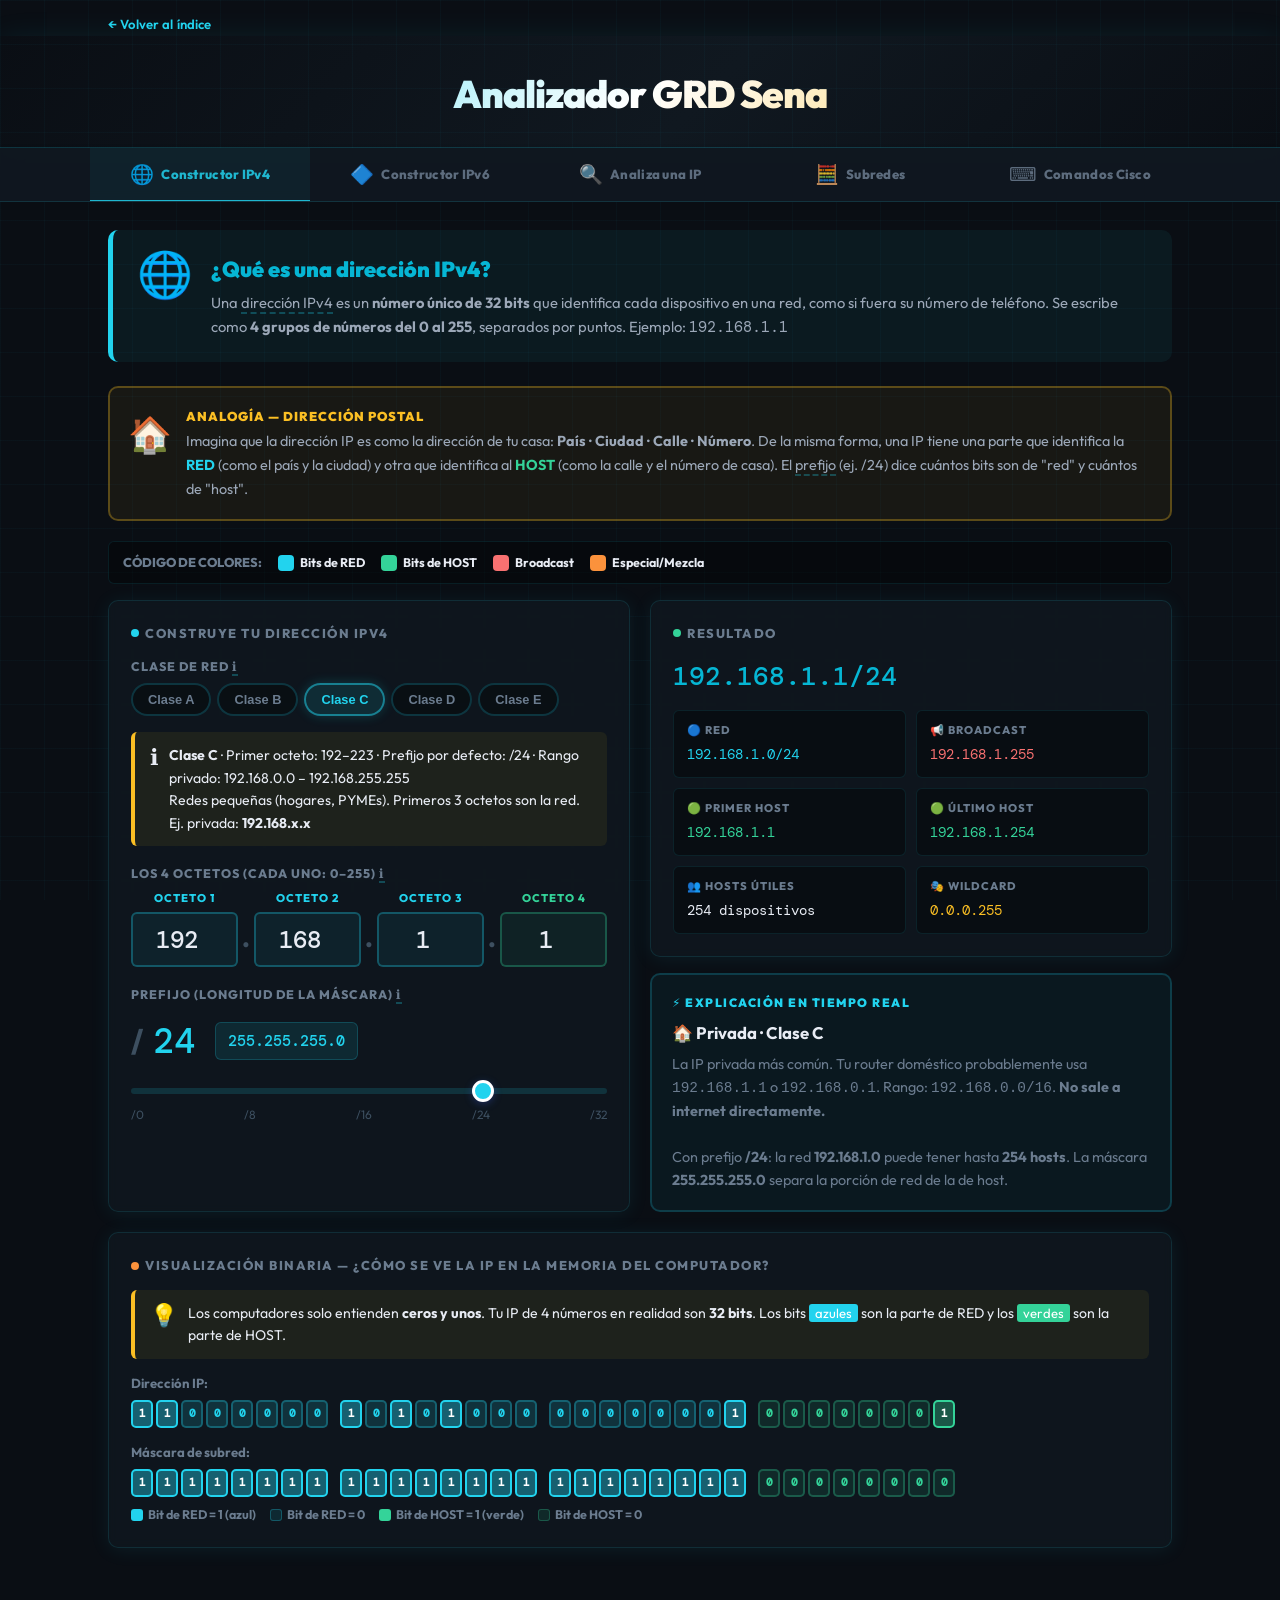
==== commit eb6a82d5: "Add Packet Tracer tutorial and index links Add a new GA4-220501104-AA1-EV01_Packet_Tracer.html tutor" ====
--- a/Analizador Redes de Datos SENA Dark.html
+++ b/Analizador Redes de Datos SENA Dark.html
@@ -23,6 +23,10 @@
   --font:'Outfit',system-ui,sans-serif;--mono:'DM Mono',ui-monospace,monospace;
 }
 *{box-sizing:border-box;margin:0;padding:0}
+/* Navegación — índice (estándar) */
+.index-nav{max-width:1100px;margin:0 auto;padding:12px 18px 0;text-align:left}
+.index-nav__link{display:inline-flex;align-items:center;gap:0.35rem;color:#22d3ee;font-size:0.82rem;font-weight:600;text-decoration:none;font-family:var(--font);letter-spacing:0.01em}
+.index-nav__link:hover{text-decoration:underline;color:#67e8f9}
 body{background:var(--bg);color:var(--g900);font-family:var(--font);min-height:100vh;font-size:15px;line-height:1.6}
 a{color:var(--blue)}
 /* HEADER */
@@ -497,6 +501,9 @@
 </head>
 <body>
 
+<nav class="index-nav" aria-label="Navegación a la portada">
+  <a class="index-nav__link" href="index.html">← Volver al índice</a>
+</nav>
 <div class="hdr">
   <div class="hdr-logo">Analizador <span>GRD Sena</span></div>
 </div>
